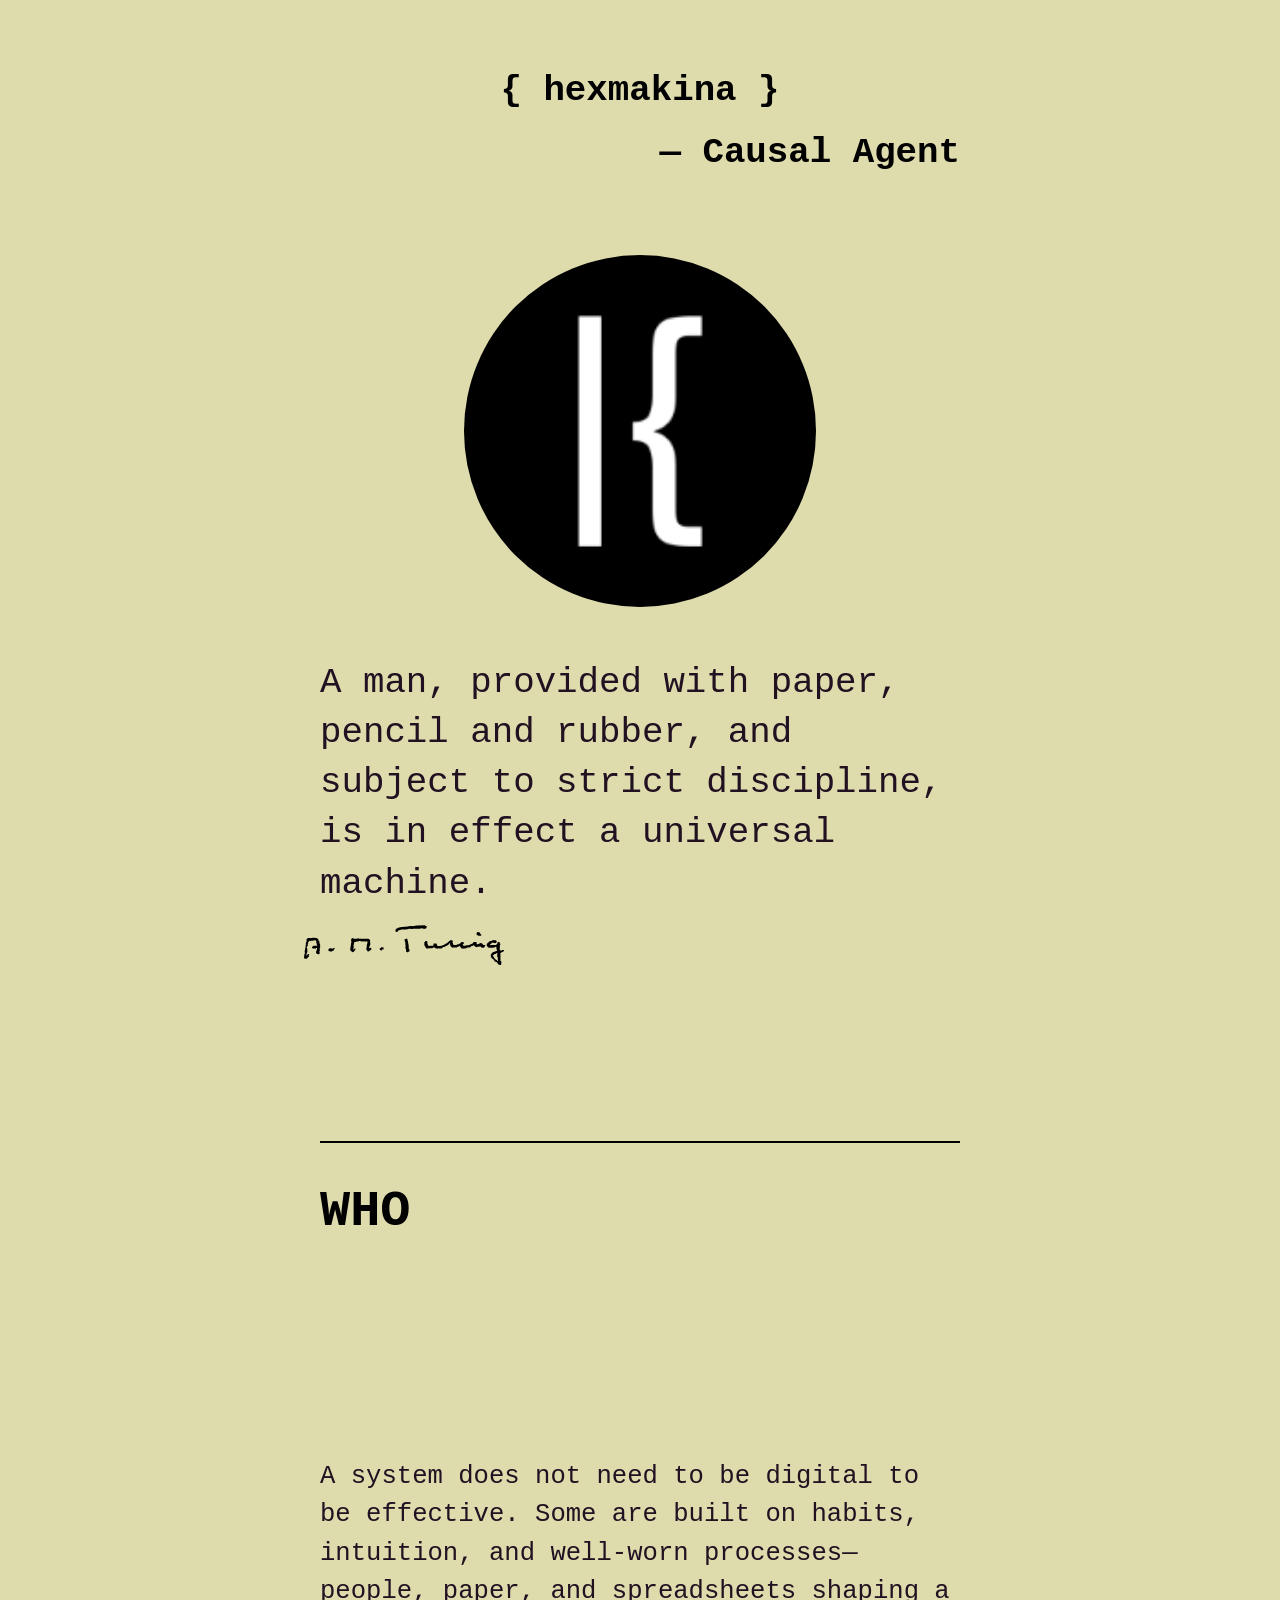
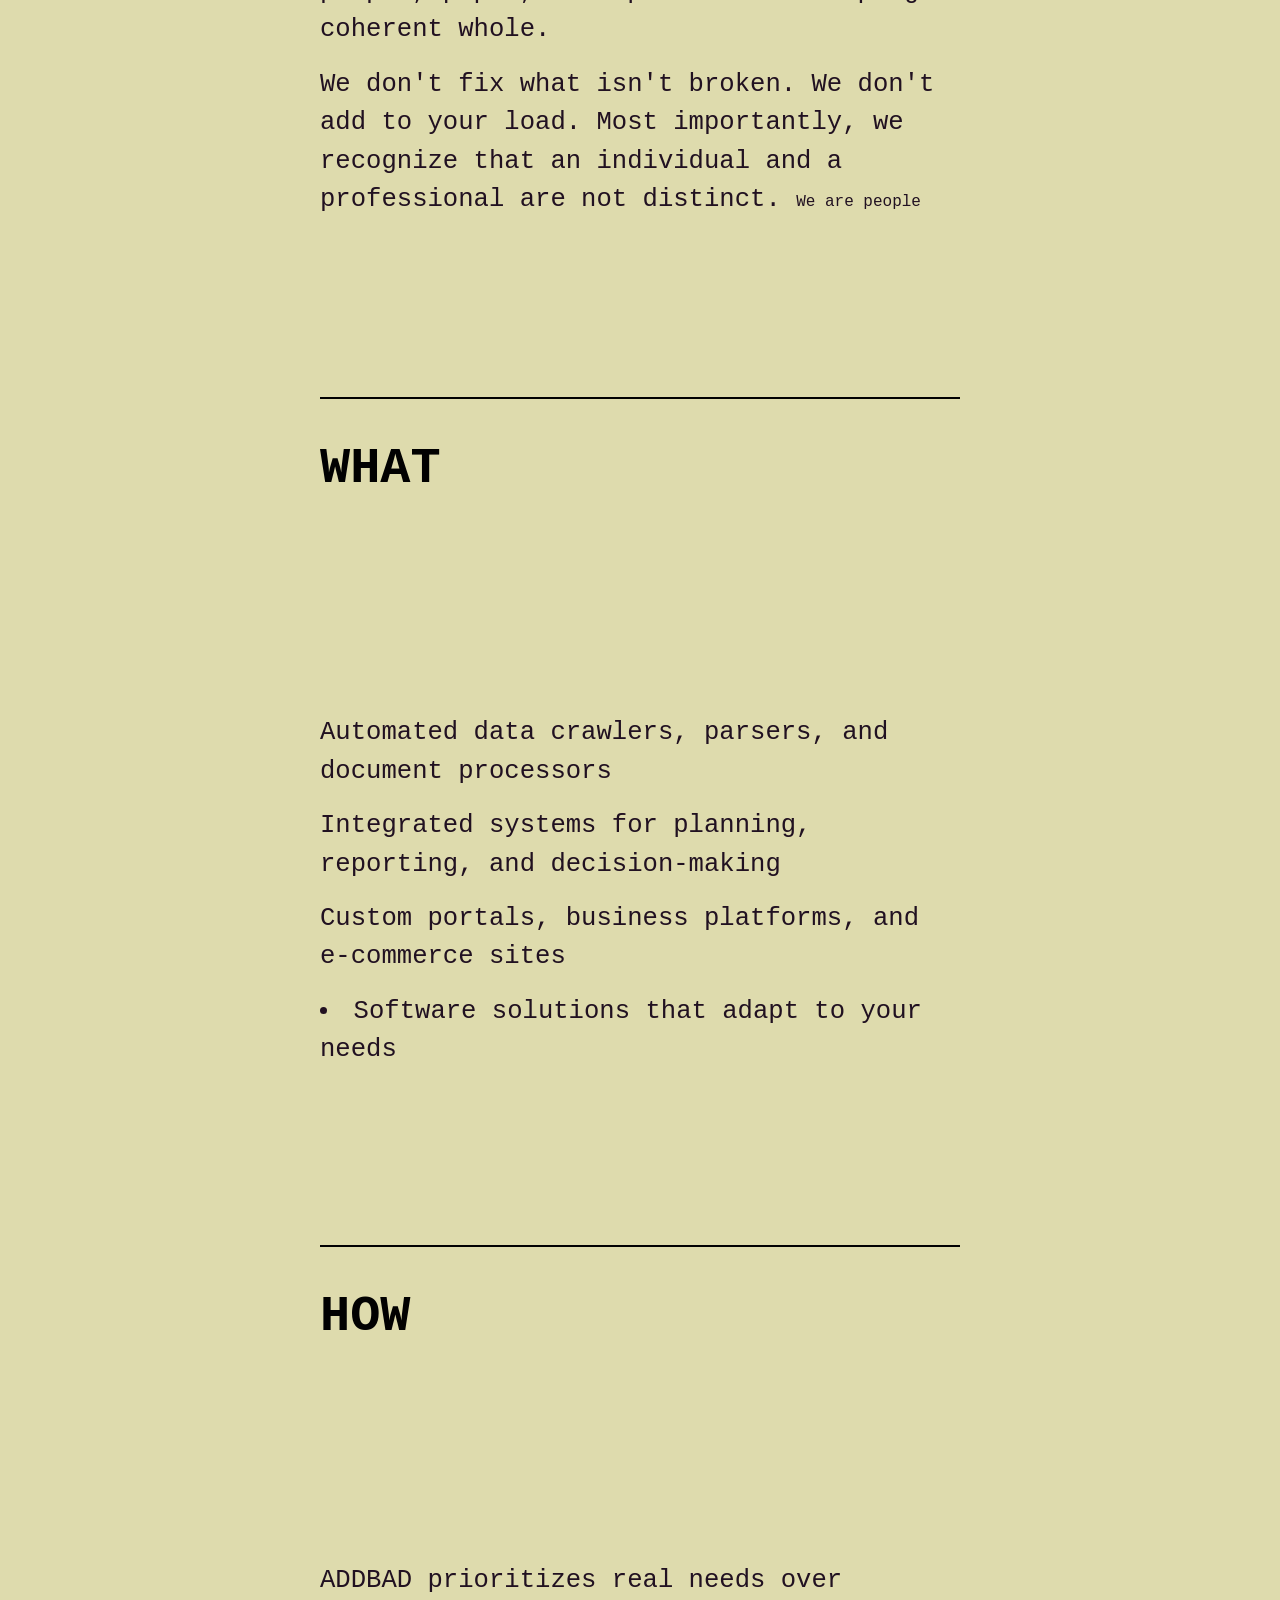
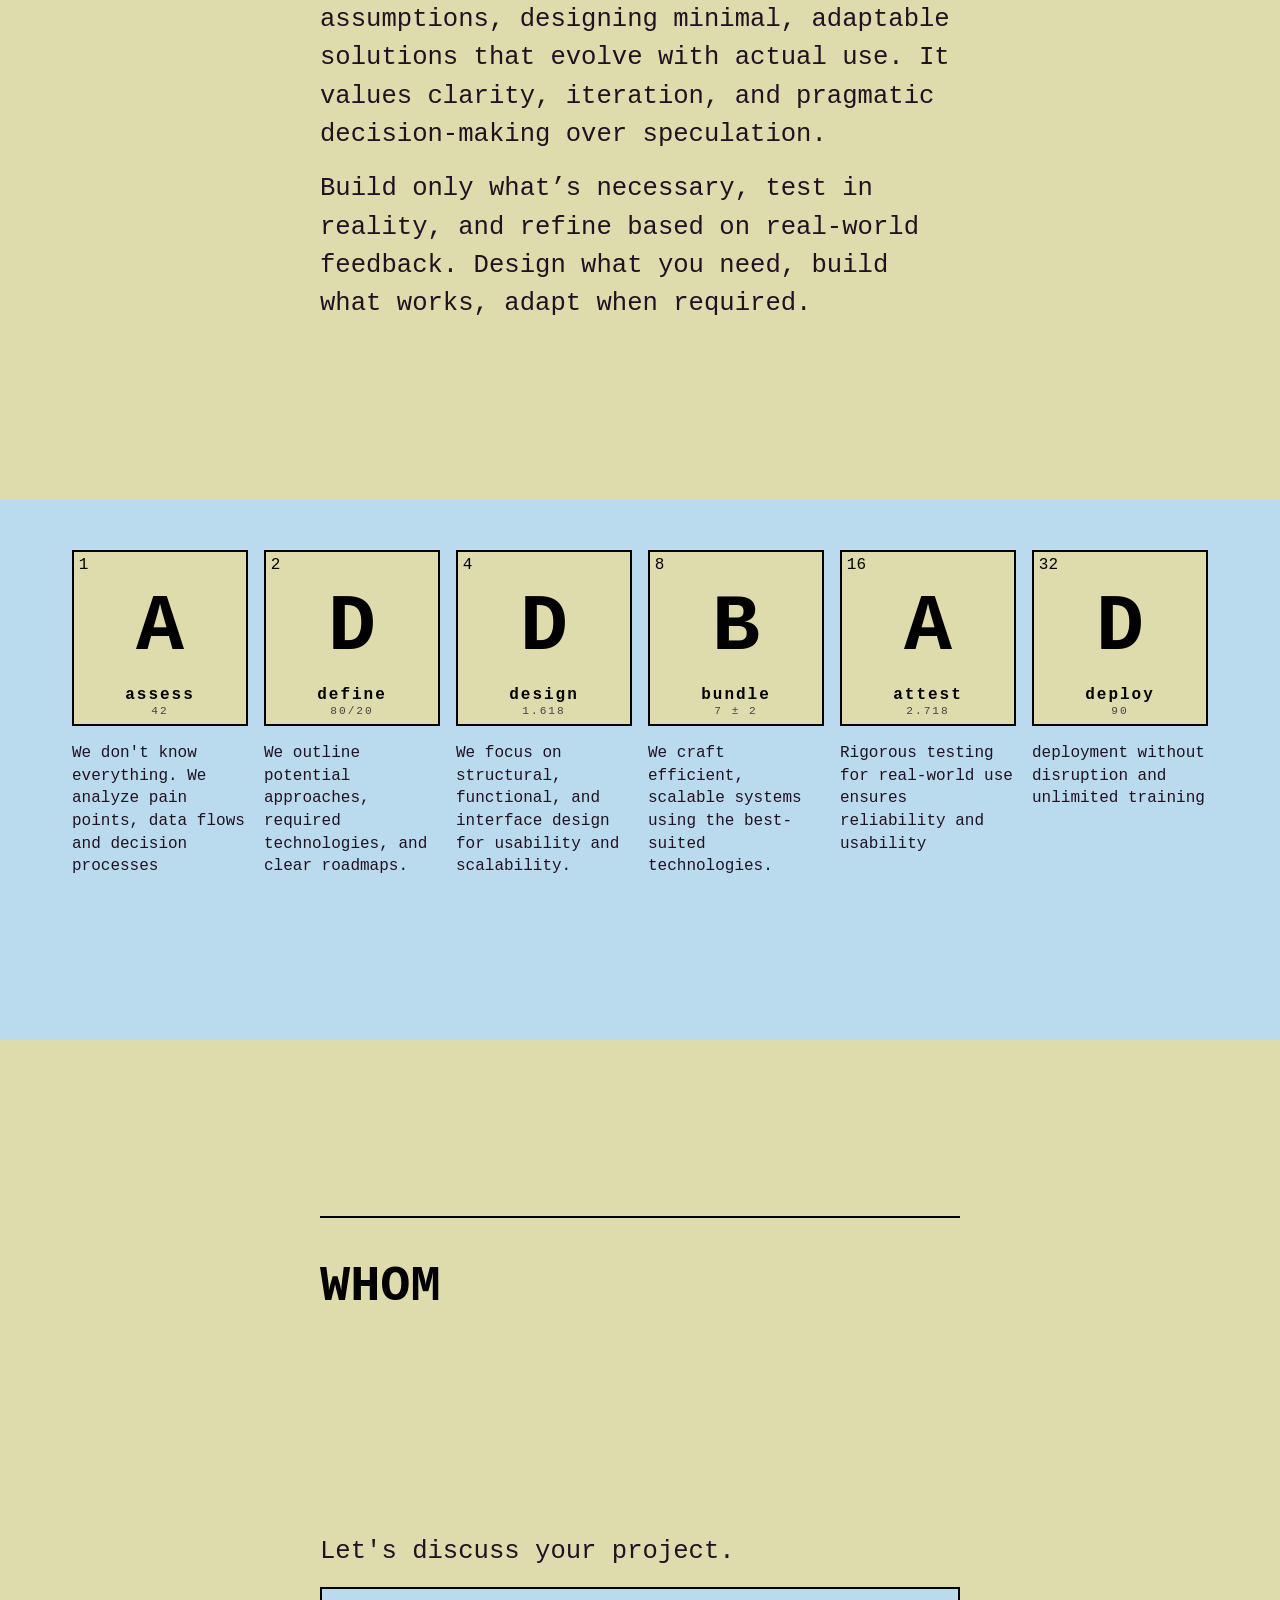
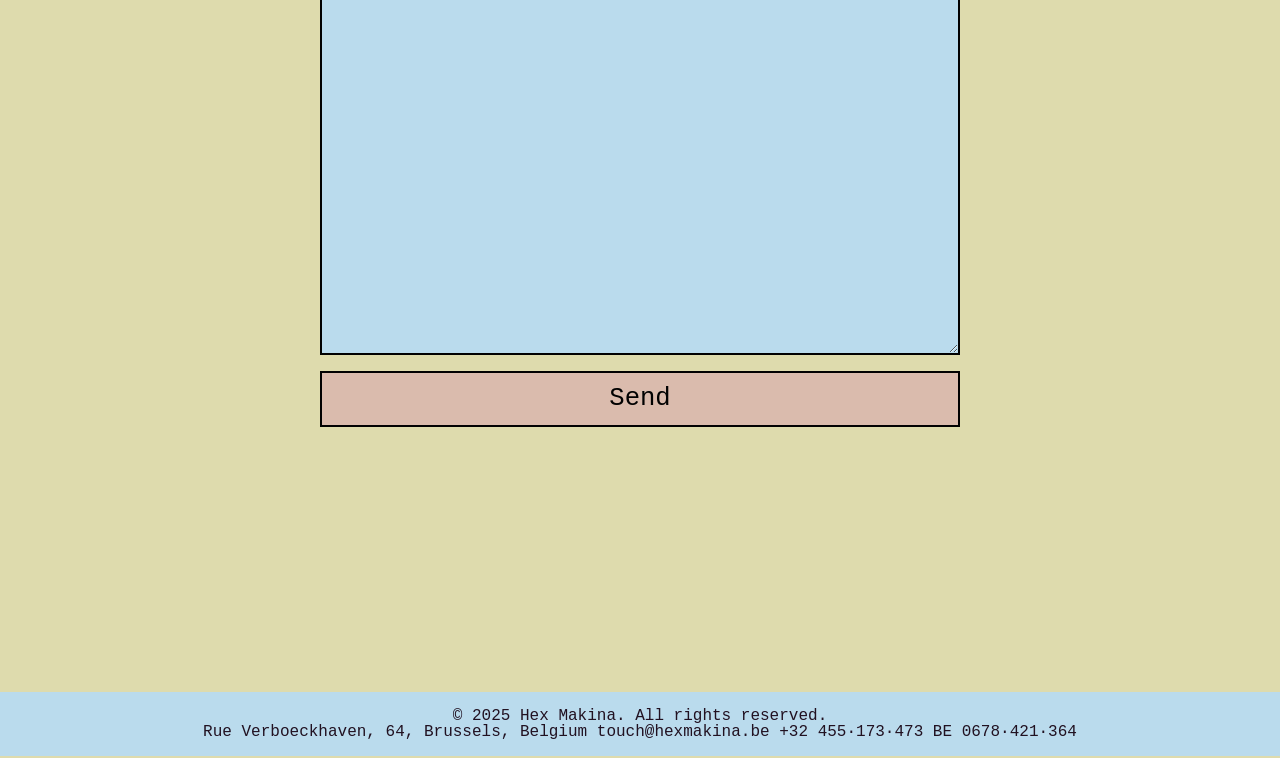
==== htdocs/index.html @ 3eeb9392 "responsive ox-font-size and line-height, added addbad intro" ====
<!DOCTYPE html>
<html lang="en" dir="ltr">

<head>
  <meta charset="UTF-8">
  <meta name="robots" content="index,nofollow">
  <meta name="viewport" content="width=device-width, initial-scale=1.0">
  <meta name="author" content="HexMakina">
  <meta name="description"
    content="Hex Makina – Making systems work better with precision, adaptability, and craftsmanship.">
  <meta name="keywords" content="Hex Makina, automation, system design, software development, AI, technology">
  <meta name="theme-color" content="#000000">

  <title>Hex Makina</title>
  <link rel="stylesheet" href="./_ui/hexmakina.css">
</head>

<body>
  <header>
    <h1>{ hexmakina }</h1>
    <h2>&mdash; Causal Agent</h2>
  </header>

  <main>
    <img src="android-chrome-192x192.png" srcset="android-chrome-192x192.png 1x, android-chrome-512x512.png 2x"
      alt="Hex Makina logo" class="logo">

    <blockquote class="intro" cite="https://en.wikipedia.org/wiki/Alan_Turing" title="Alan Turing" lang="en" dir="ltr">
      <p>A man, provided with paper, pencil and rubber, and subject to strict discipline, is in effect a universal
        machine.</p>
      <img src="_ui/Alan_Turing_signature.svg" alt="signature of Alan Mathison Turing" width="200" />
    </blockquote>

    <section>
      <h3>Who</h3>

      <p>A system does not need to be digital to be effective. Some are built on habits, intuition, and well-worn
        processes—people, paper, and spreadsheets shaping a coherent whole.</p>
      <p>We don't fix what isn't broken. We don't add to your load. Most importantly, we recognize that an
        individual and a professional are not distinct. <strong>We are people</strong></p>
    </section>

    <section>
      <h3>What</h3>
      <ul>
        <li>Automated data crawlers, parsers, and document processors</li>
        <li>Integrated systems for planning, reporting, and decision-making</li>
        <li>Custom portals, business platforms, and e-commerce sites</li>
      </ul>
      <li>Software solutions that adapt to your needs</li>
    </section>

    <section>
      <h3>How</h3>
      <p>ADDBAD prioritizes real needs over assumptions, designing minimal, adaptable solutions that evolve with actual
        use. It values clarity, iteration, and pragmatic decision-making over speculation.</p>
      <p>Build only what’s necessary, test in reality, and refine based on real-world feedback. Design what you need,
        build what works, adapt when required.</p>
    </section>

    <div>
      <article>
        <h4><span>1</span>
          <strong>A</strong>
          <em>assess<span>42</span></em>
        </h4>
        <p>We don't know everything. We analyze pain points, data flows and decision processes</p>
      </article>

      <article>
        <h4><span>2</span>
          <strong>D</strong>
          <em>define<span>80/20</span></em>
        </h4>
        <p>We outline potential approaches, required technologies, and clear roadmaps.</p>
      </article>

      <article>
        <h4><span>4</span>
          <strong>D</strong>
          <em>design<span>1.618</span></em>
        </h4>
        <p>We focus on structural, functional, and interface design for usability and scalability.</p>
      </article>

      <article>
        <h4><span>8</span>
          <strong>B</strong>
          <em>bundle<span>7 ± 2</span></em>
        </h4>
        <p>We craft efficient, scalable systems using the best-suited technologies.</p>
      </article>

      <article>
        <h4>
          <span>16</span>
          <strong>A</strong>
          <em>attest<span>2.718</span></em>
        </h4>
        <p>Rigorous testing for real-world use ensures reliability and usability</p>
      </article>

      <article>
        <h4><span>32</span><strong>D</strong><em>Deploy<span>90</span></em></h4>
        <p>deployment without disruption and unlimited training</p>
      </article>
    </div>

    <section id="contact">
      <h3>Whom</h3>
      <p>Let's discuss your project.</p>

      <form>
        <label for="message">Message:</label>
        <textarea id="message" name="message" required></textarea>
        <button type="submit">Send</button>
      </form>

    </section>
  </main>

  <footer>
    <span>&copy; 2025 Hex Makina. All rights reserved.</span>
    <address>
      <strong>Rue Verboeckhaven, 64, Brussels, Belgium</strong>
      <strong>touch@hexmakina.be</strong>
      <strong>+32 455&middot;173&middot;473</strong>
      <strong>BE 0678&middot;421&middot;364</strong>
    </address>
  </footer>
</body>

</html>
---- htdocs/_ui/hexmakina.css ----
@import url('ox_normal.css');

:root {
    /* Background Colors */
    --bg-primary: #BADBED;
    --bg-secondary: #DEDBAD;

    /* Text Colors */
    --fg-primary: #211121;
    --fg-secondary: #444444;
    --fg-emphasis: #111111;
    --fg-strong: #010101;
    --fg-muted: #101010;

    /* UI & Interactive Elements */
    --cta: #DABBAD;
    --warning: #BADDAD;
    --highlight: #BABE00;

    /* Spacing & Sizing */
    --size-xs: 0.3rem;
    --size-sm: 0.7rem;
    --size-md: 1rem;
    --size-lg: 1.414rem;
    --size-xl: 2.236rem;
    --size-xxl: 3.141rem;

    --ox-font-size: 1rem;
    --ox-line-height: calc(var(--ox-font-size)*1.5);

    --addbad-periodic: 11rem;
    --douglas-adams: 42rem;

    /* Transition Timing */
    --transition-fast: 0.2236s;
    --transition-default: 0.618s;
    --transition-slow: 1.732s;
}


body {
    font-family: monospace;
    color: var(--fg-primary);
    min-height: 100vh;
    background: var(--bg-secondary);
}

header,
footer {
    text-align: center;
    padding: var(--size-md);
    color: var(--fg-primary);
}

footer {
    background: var(--bg-primary);
}

header {
    text-align: center;
    font-size: var(--size-xl);
    font-weight: bold;
    width: 100%;
    max-width: var(--douglas-adams);
    margin: 0 auto;
}

h1,
h2,
h3 {
    color: var(--fg-strong);
    font-weight: bold;
    margin-bottom: var(--size-sm);
}


header h2 {
    text-align: right;
}


button {
    background: var(--cta);
    color: var(--fg-strong);
    padding: var(--size-sm) var(--size-md);
    border: 2px solid var(--fg-strong);
    transition: background-color var(--transition-default);
}

button:hover {
    background: var(--highlight);
}

a {
    font-weight: bold;
    text-decoration: none;
    color: var(--fg-strong);
    border-bottom: 2px solid var(--highlight);
    transition: color var(--transition-default);
}

a:hover {
    color: var(--highlight);
}

/* here starts the custom styles */

main>img {
    border-radius: 50%;
    width: 100%;
    max-width: var(--addbad-periodic);
}


h3,
section>p,
blockquote>p,
li,
form {
    font-size: var(--ox-font-size);
    line-height: var(--ox-line-height);
    max-width: var(--douglas-adams);
    margin: var(--size-md);
}

section{
    margin-top: var(--addbad-periodic);
    margin-bottom: var(--addbad-periodic);
}

section:not(:has(article)) {
    margin-left:auto;
    margin-right:auto;
    max-width: var(--douglas-adams);
}
section h3{
    margin-bottom: var(--addbad-periodic);

}

div:has(article) {
    padding: var(--size-xxl) var(--size-sm);
    background-color: var(--bg-primary);
    margin: 11rem 0;
    min-height:60vh;
}

article {
    margin-bottom: var(--size-md);
}

article h4 {
    margin-bottom:var(--size-md);
}

article h4 * {
    display: none;
}

article h4>strong,
article h4>em {
    display: block;
    font-weight: bold;
}

article p{
    font-size: var(--size-md);
    line-height: var(--size-lg);
}

section:has(form) {
    background-color: var(--bg-secondary);
    min-height: 100vh;
}

section h3 {
    border-top: 2px solid var(--fg-strong);
    font-size: var(--size-xxl);
    text-transform: uppercase;
    padding: var(--size-xxl) 0;
}

form {
    display: flex;
    flex-direction: column;
    gap: var(--size-md);
}

label {
    display: none;
}

textarea {
    background-color: var(--bg-primary);
    height: 23rem;
    border: 2px solid var(--fg-strong);
    padding: var(--size-xs);
}

@media screen and (min-width:11rem) {
    :root{
        --ox-font-size: 1.2rem;
        /* --ox-line-height: 1.4rem; */
    
    }
    body {
        display: flex;
        flex-direction: column;
        justify-content: space-between;
    }

    header>* {
        font-size: var(--size-lg);
        line-height: var(--size-xl);
    }



    main>img {
        width: 100%;
        margin: var(--size-xxl) auto;
        max-width: calc(1.5*var(--addbad-periodic));
    }



    div article h4 {
        background-color: var(--bg-secondary);
        height: var(--addbad-periodic);
        aspect-ratio: 1/1;

        border: 2px solid var(--fg-strong);

        display: flex;
        flex-direction: column;
        justify-content: space-between;

        padding: var(--size-xs);
        color: var(--fg-strong);
    }

    div article h4>*:first-child {
        display: block;
    }

    div article h4 strong {
        font-size: var(--size-md);
        margin-bottom: var(--size-xs);
        text-align: center;
        text-transform: uppercase;
        font-size: 5rem;
    }

    div article h4 em {
        text-align: center;
        text-transform: lowercase;
        letter-spacing: 2px;
        font-weight: 600;
    }

    div article h4 em>* {
        display: block;
        color: var(--fg-secondary);
        font-size: 0.7em;
    }
}

@media screen and (min-width: calc(2*11rem + 3*1rem)) {

    :root{
        --ox-font-size: 1.4rem;
    }
    
    div article {
        display: flex;
        gap: var(--size-md);
        flex-wrap: nowrap;
        align-items: center;
    }
}

@media screen and (min-width: calc(3*11rem + 4*1rem)) {
    :root{
        --ox-font-size: 1.6rem;
    }

    header{
        margin-top:var(--size-xl);
    }
    header>* {
        font-size: var(--size-xl);
        line-height: var(--size-xxl);
    }

    main>img {
        max-width: calc(2*var(--addbad-periodic));
    }

    main>blockquote {
        max-width: var(--douglas-adams);
        margin: 0 auto;
    }

    div:has(article) {
        display: grid;
        grid-template-columns: repeat(3, var(--addbad-periodic));
        gap: var(--size-md);
        justify-content: center;
    }


    div:has(article) h3 {
        grid-column: 1/-1;
        align-self: end;
        justify-self: center;
        font-size: var(--size-lg);
    }

    div article {
        display:initial;
    }

}

@media screen and (min-width:calc(6*11rem + 7*1rem)) {

    header{
        margin-top:var(--size-xxl);
    }
    /* keeps growing */
    blockquote p {
        font-size: var(--size-xl);
        line-height: var(--size-xxl);
    }
 
    div:has(article) {
        grid-template-columns: repeat(6, var(--addbad-periodic));
    }
}
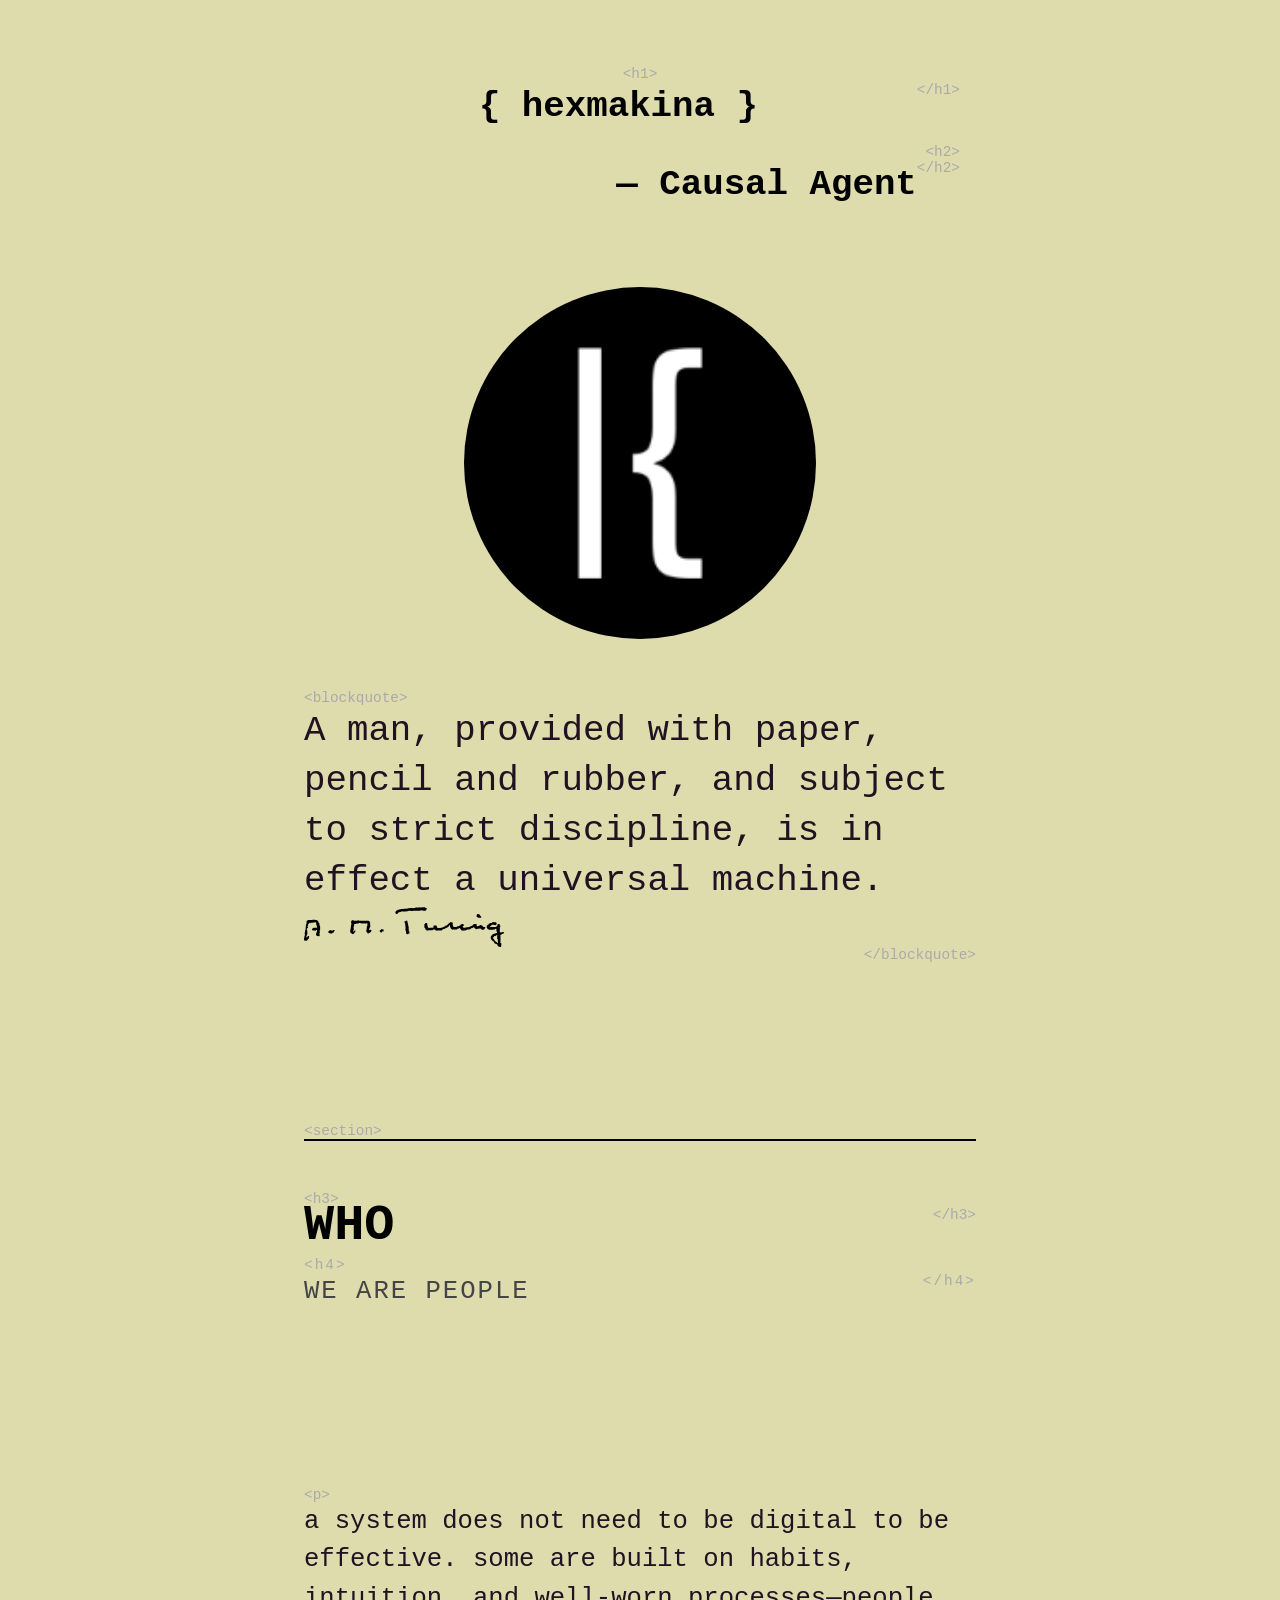
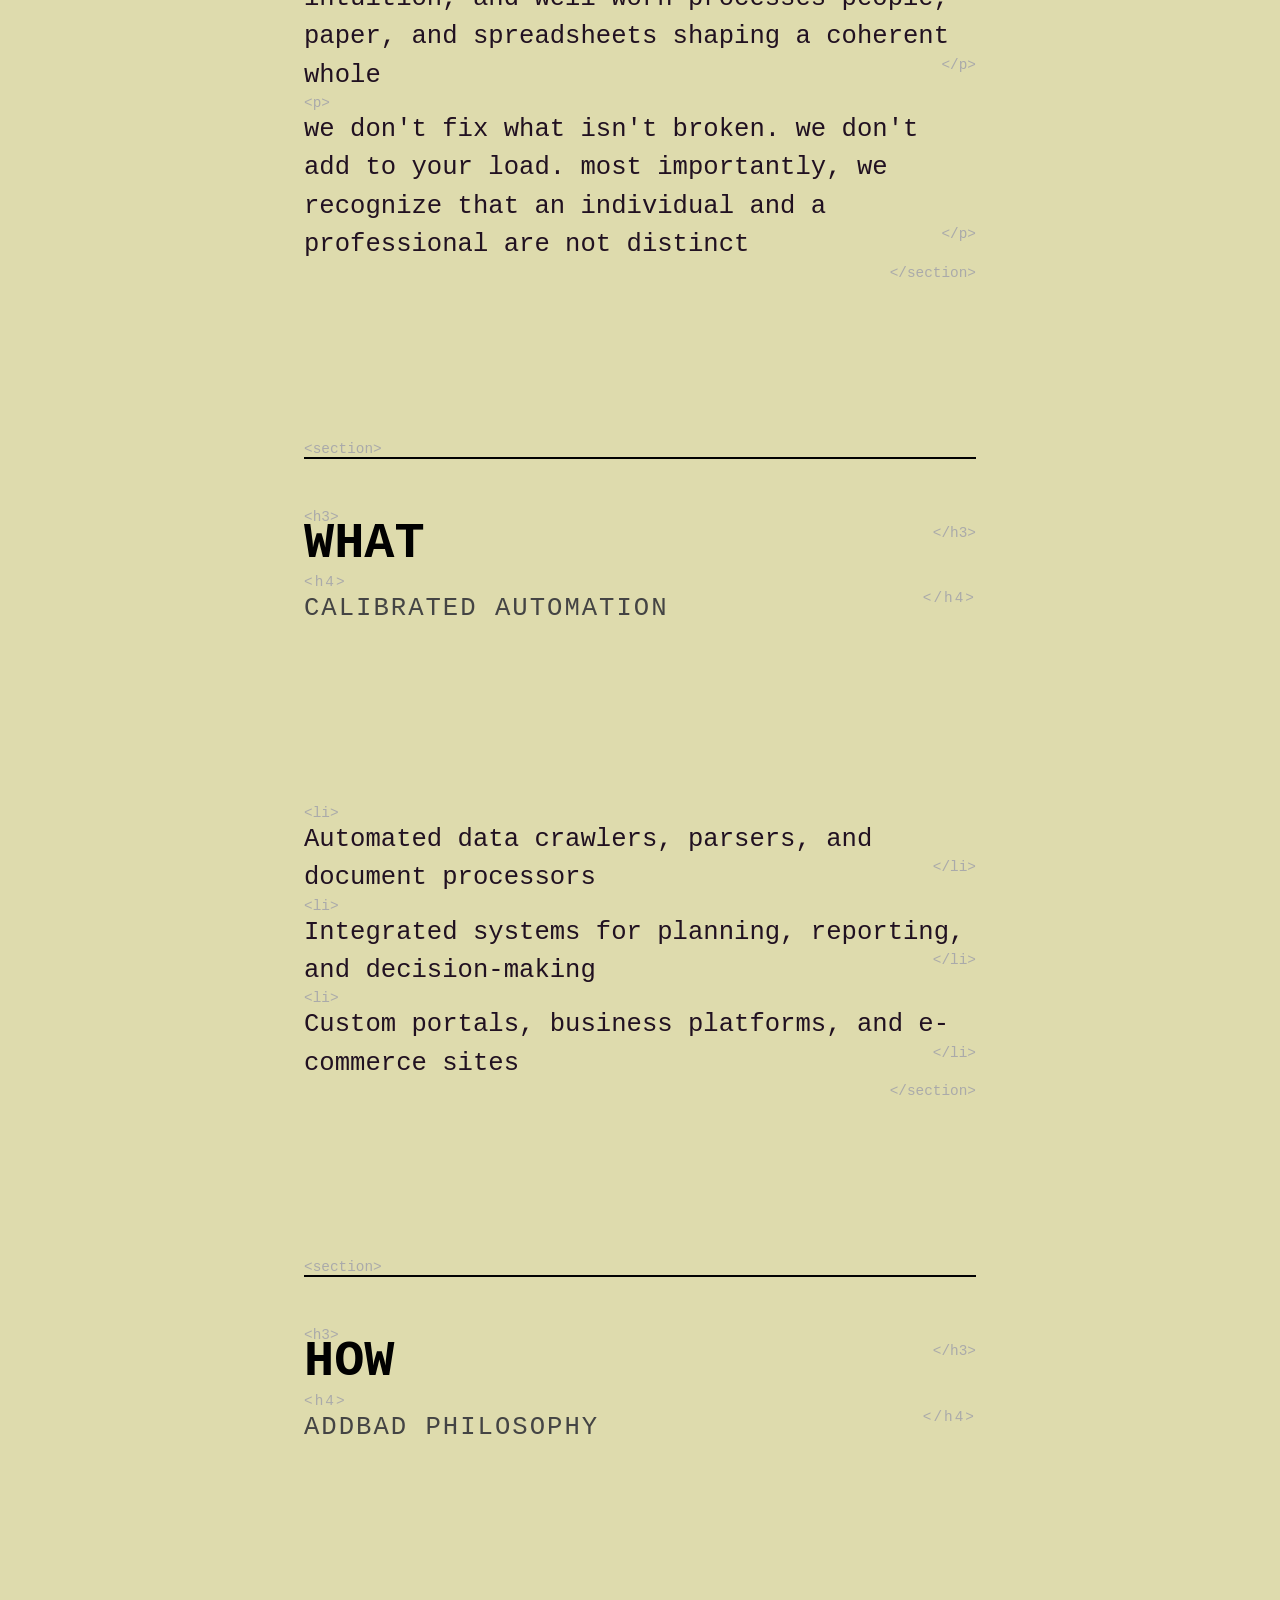
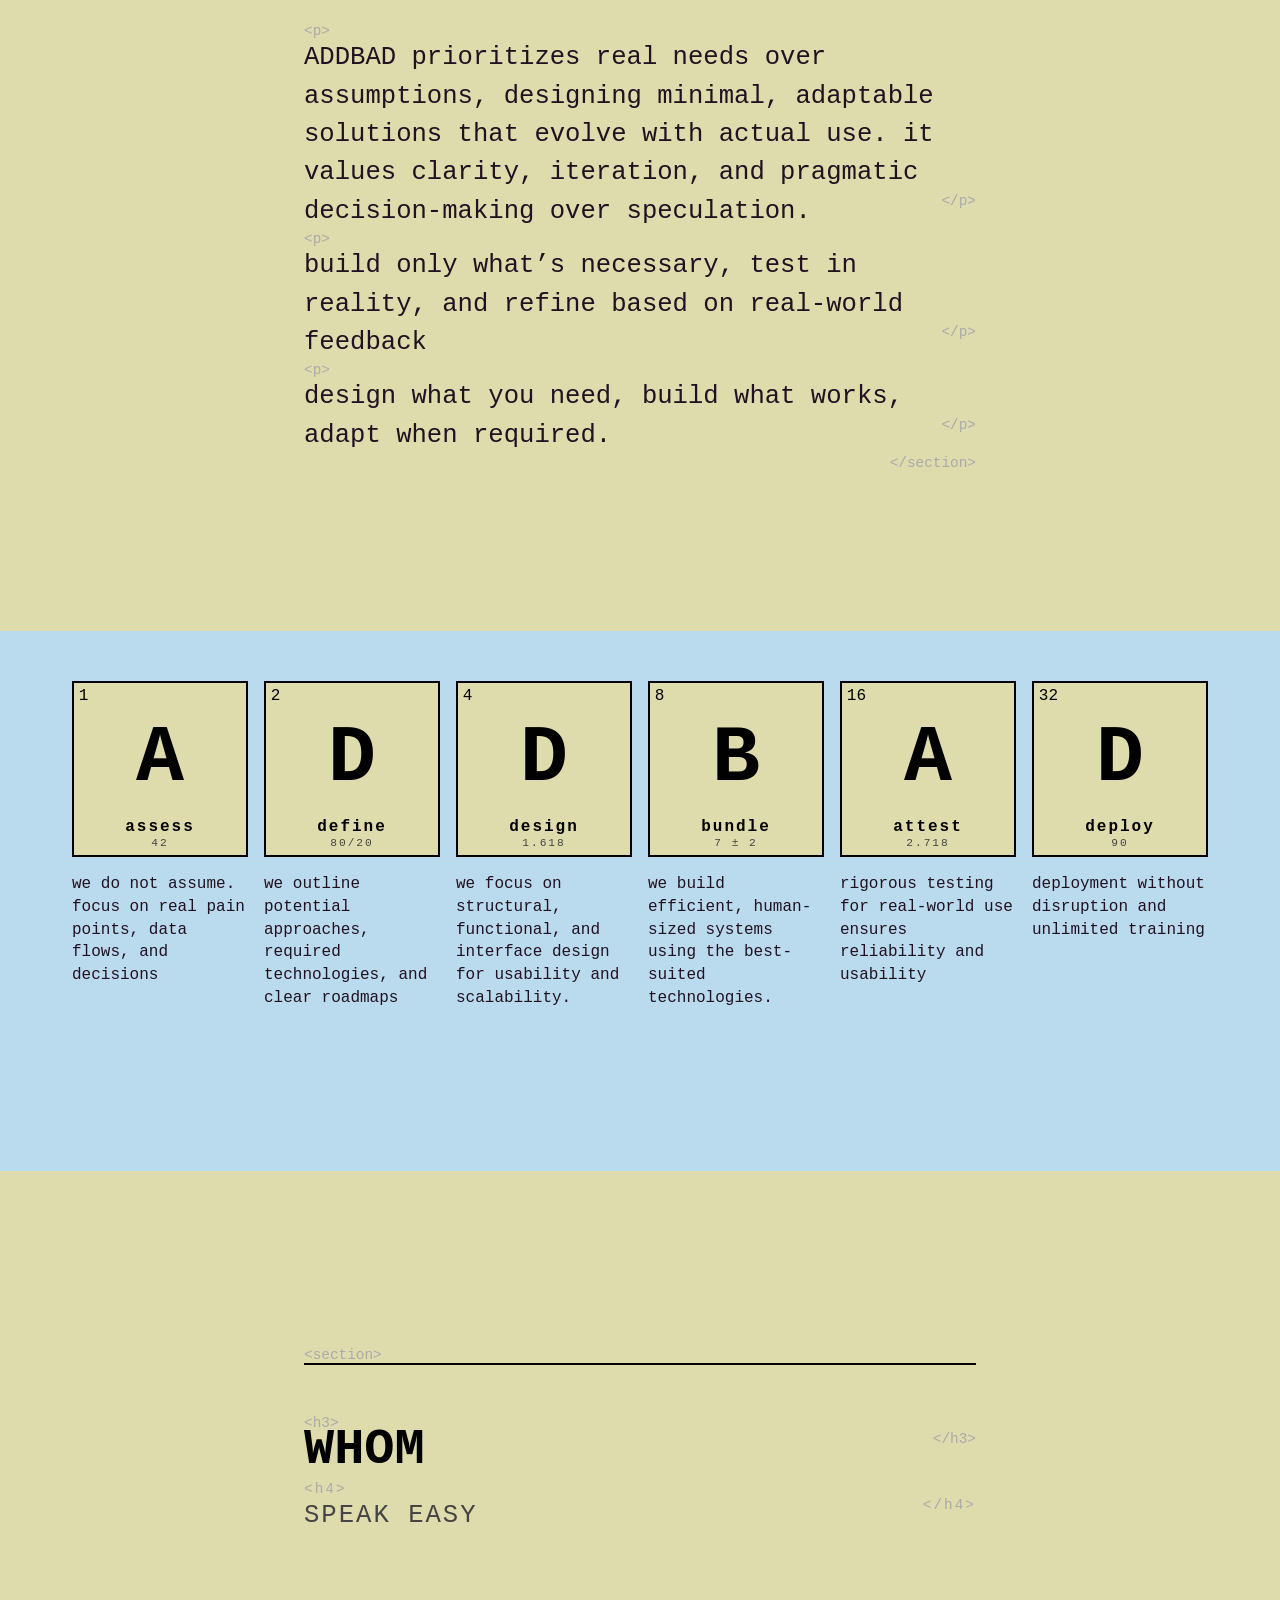
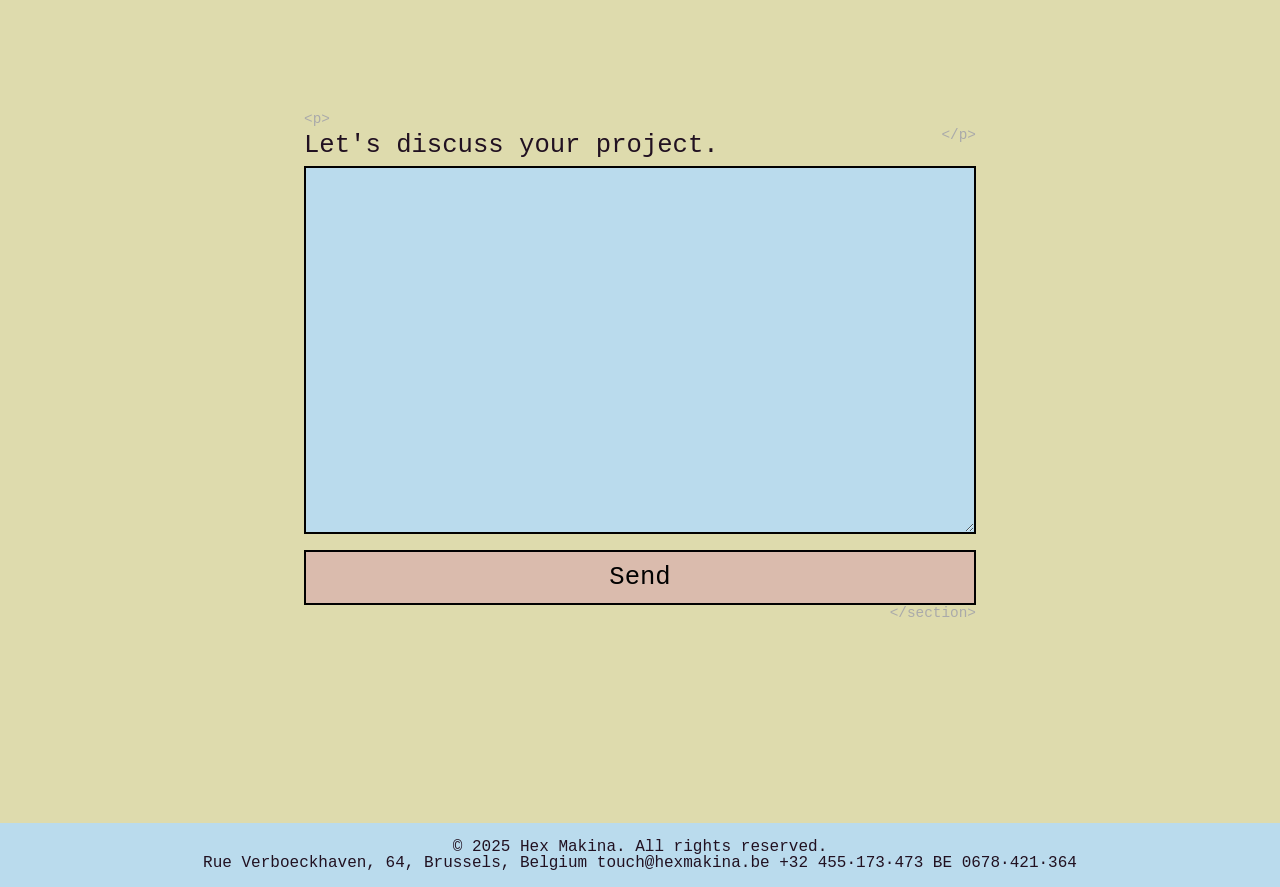
==== commit 9333525f: "add html_exposed.css import, enhance section structure with h4 tags, and improve text formatting for" ====
--- a/htdocs/index.html
+++ b/htdocs/index.html
@@ -33,28 +33,31 @@
 
     <section>
       <h3>Who</h3>
+      <h4>We are people</h4>
 
-      <p>A system does not need to be digital to be effective. Some are built on habits, intuition, and well-worn
-        processes—people, paper, and spreadsheets shaping a coherent whole.</p>
-      <p>We don't fix what isn't broken. We don't add to your load. Most importantly, we recognize that an
-        individual and a professional are not distinct. <strong>We are people</strong></p>
+      <p>a system does not need to be digital to be effective. some are built on habits, intuition, and well-worn
+        processes—people, paper, and spreadsheets shaping a coherent whole</p>
+      <p>we don't fix what isn't broken. we don't add to your load. most importantly, we recognize that an
+        individual and a professional are not distinct</p>
     </section>
 
     <section>
       <h3>What</h3>
+      <h4>Calibrated automation</h4>
       <ul>
         <li>Automated data crawlers, parsers, and document processors</li>
         <li>Integrated systems for planning, reporting, and decision-making</li>
         <li>Custom portals, business platforms, and e-commerce sites</li>
       </ul>
-      <li>Software solutions that adapt to your needs</li>
     </section>
 
     <section>
       <h3>How</h3>
+      <h4>ADDBAD philosophy</h4>
       <p>ADDBAD prioritizes real needs over assumptions, designing minimal, adaptable solutions that evolve with actual
-        use. It values clarity, iteration, and pragmatic decision-making over speculation.</p>
-      <p>Build only what’s necessary, test in reality, and refine based on real-world feedback. Design what you need,
+        use. it values clarity, iteration, and pragmatic decision-making over speculation.</p>
+      <p>build only what’s necessary, test in reality, and refine based on real-world feedback</p>
+      <p>design what you need,
         build what works, adapt when required.</p>
     </section>
 
@@ -64,7 +67,7 @@
           <strong>A</strong>
           <em>assess<span>42</span></em>
         </h4>
-        <p>We don't know everything. We analyze pain points, data flows and decision processes</p>
+        <p>we do not assume. focus on real pain points, data flows, and decisions</p>
       </article>
 
       <article>
@@ -72,7 +75,7 @@
           <strong>D</strong>
           <em>define<span>80/20</span></em>
         </h4>
-        <p>We outline potential approaches, required technologies, and clear roadmaps.</p>
+        <p>we outline potential approaches, required technologies, and clear roadmaps</p>
       </article>
 
       <article>
@@ -80,7 +83,7 @@
           <strong>D</strong>
           <em>design<span>1.618</span></em>
         </h4>
-        <p>We focus on structural, functional, and interface design for usability and scalability.</p>
+        <p>we focus on structural, functional, and interface design for usability and scalability.</p>
       </article>
 
       <article>
@@ -88,7 +91,7 @@
           <strong>B</strong>
           <em>bundle<span>7 ± 2</span></em>
         </h4>
-        <p>We craft efficient, scalable systems using the best-suited technologies.</p>
+        <p>we build efficient, human-sized systems using the best-suited technologies.</p>
       </article>
 
       <article>
@@ -97,7 +100,7 @@
           <strong>A</strong>
           <em>attest<span>2.718</span></em>
         </h4>
-        <p>Rigorous testing for real-world use ensures reliability and usability</p>
+        <p>rigorous testing for real-world use ensures reliability and usability</p>
       </article>
 
       <article>
@@ -108,6 +111,8 @@
 
     <section id="contact">
       <h3>Whom</h3>
+      <h4>speak easy</h4>
+
       <p>Let's discuss your project.</p>
 
       <form>
--- a/htdocs/_ui/hexmakina.css
+++ b/htdocs/_ui/hexmakina.css
@@ -1,4 +1,5 @@
 @import url('ox_normal.css');
+@import url('html_exposed.css');
 
 :root {
     /* Background Colors */
@@ -111,46 +112,42 @@
     max-width: var(--addbad-periodic);
 }
 
-
-h3,
+section{
+    max-width: var(--douglas-adams);
+    margin: var(--size-md) var(--size-sm);
+}
+
+section>h3,
+section>h4,
 section>p,
 blockquote>p,
 li,
 form {
     font-size: var(--ox-font-size);
     line-height: var(--ox-line-height);
-    max-width: var(--douglas-adams);
-    margin: var(--size-md);
-}
-
-section{
+
+}
+
+section {
     margin-top: var(--addbad-periodic);
     margin-bottom: var(--addbad-periodic);
 }
 
 section:not(:has(article)) {
-    margin-left:auto;
-    margin-right:auto;
+    margin-left: auto;
+    margin-right: auto;
     max-width: var(--douglas-adams);
 }
-section h3{
-    margin-bottom: var(--addbad-periodic);
-
-}
 
 div:has(article) {
-    padding: var(--size-xxl) var(--size-sm);
+    padding: var(--size-xxl) var(--size-xs);
     background-color: var(--bg-primary);
     margin: 11rem 0;
-    min-height:60vh;
-}
-
-article {
+    min-height: 60vh;
+}
+
+article h4 {
     margin-bottom: var(--size-md);
-}
-
-article h4 {
-    margin-bottom:var(--size-md);
 }
 
 article h4 * {
@@ -163,7 +160,7 @@
     font-weight: bold;
 }
 
-article p{
+article p {
     font-size: var(--size-md);
     line-height: var(--size-lg);
 }
@@ -173,11 +170,19 @@
     min-height: 100vh;
 }
 
-section h3 {
+section>h3 {
     border-top: 2px solid var(--fg-strong);
     font-size: var(--size-xxl);
     text-transform: uppercase;
-    padding: var(--size-xxl) 0;
+    padding-top: var(--size-xxl);
+}
+
+section>h3+h4 {
+    text-transform: uppercase;
+    color: var(--fg-secondary);
+    margin-bottom: var(--addbad-periodic);
+    font-weight: 400;
+    letter-spacing: 2px;
 }
 
 form {
@@ -198,11 +203,12 @@
 }
 
 @media screen and (min-width:11rem) {
-    :root{
+    :root {
         --ox-font-size: 1.2rem;
         /* --ox-line-height: 1.4rem; */
-    
-    }
+
+    }
+
     body {
         display: flex;
         flex-direction: column;
@@ -265,12 +271,12 @@
     }
 }
 
-@media screen and (min-width: calc(2*11rem + 3*1rem)) {
-
-    :root{
+@media screen and (min-width: calc(2*11rem + 3*1rem)) and (max-width: calc(3*11rem + 4*1rem)) {
+
+    :root {
         --ox-font-size: 1.4rem;
     }
-    
+
     div article {
         display: flex;
         gap: var(--size-md);
@@ -280,13 +286,14 @@
 }
 
 @media screen and (min-width: calc(3*11rem + 4*1rem)) {
-    :root{
+    :root {
         --ox-font-size: 1.6rem;
     }
 
-    header{
-        margin-top:var(--size-xl);
-    }
+    header {
+        margin-top: var(--size-xl);
+    }
+
     header>* {
         font-size: var(--size-xl);
         line-height: var(--size-xxl);
@@ -316,23 +323,21 @@
         font-size: var(--size-lg);
     }
 
-    div article {
-        display:initial;
-    }
 
 }
 
 @media screen and (min-width:calc(6*11rem + 7*1rem)) {
 
-    header{
-        margin-top:var(--size-xxl);
-    }
+    header {
+        margin-top: var(--size-xxl);
+    }
+
     /* keeps growing */
     blockquote p {
         font-size: var(--size-xl);
         line-height: var(--size-xxl);
     }
- 
+
     div:has(article) {
         grid-template-columns: repeat(6, var(--addbad-periodic));
     }
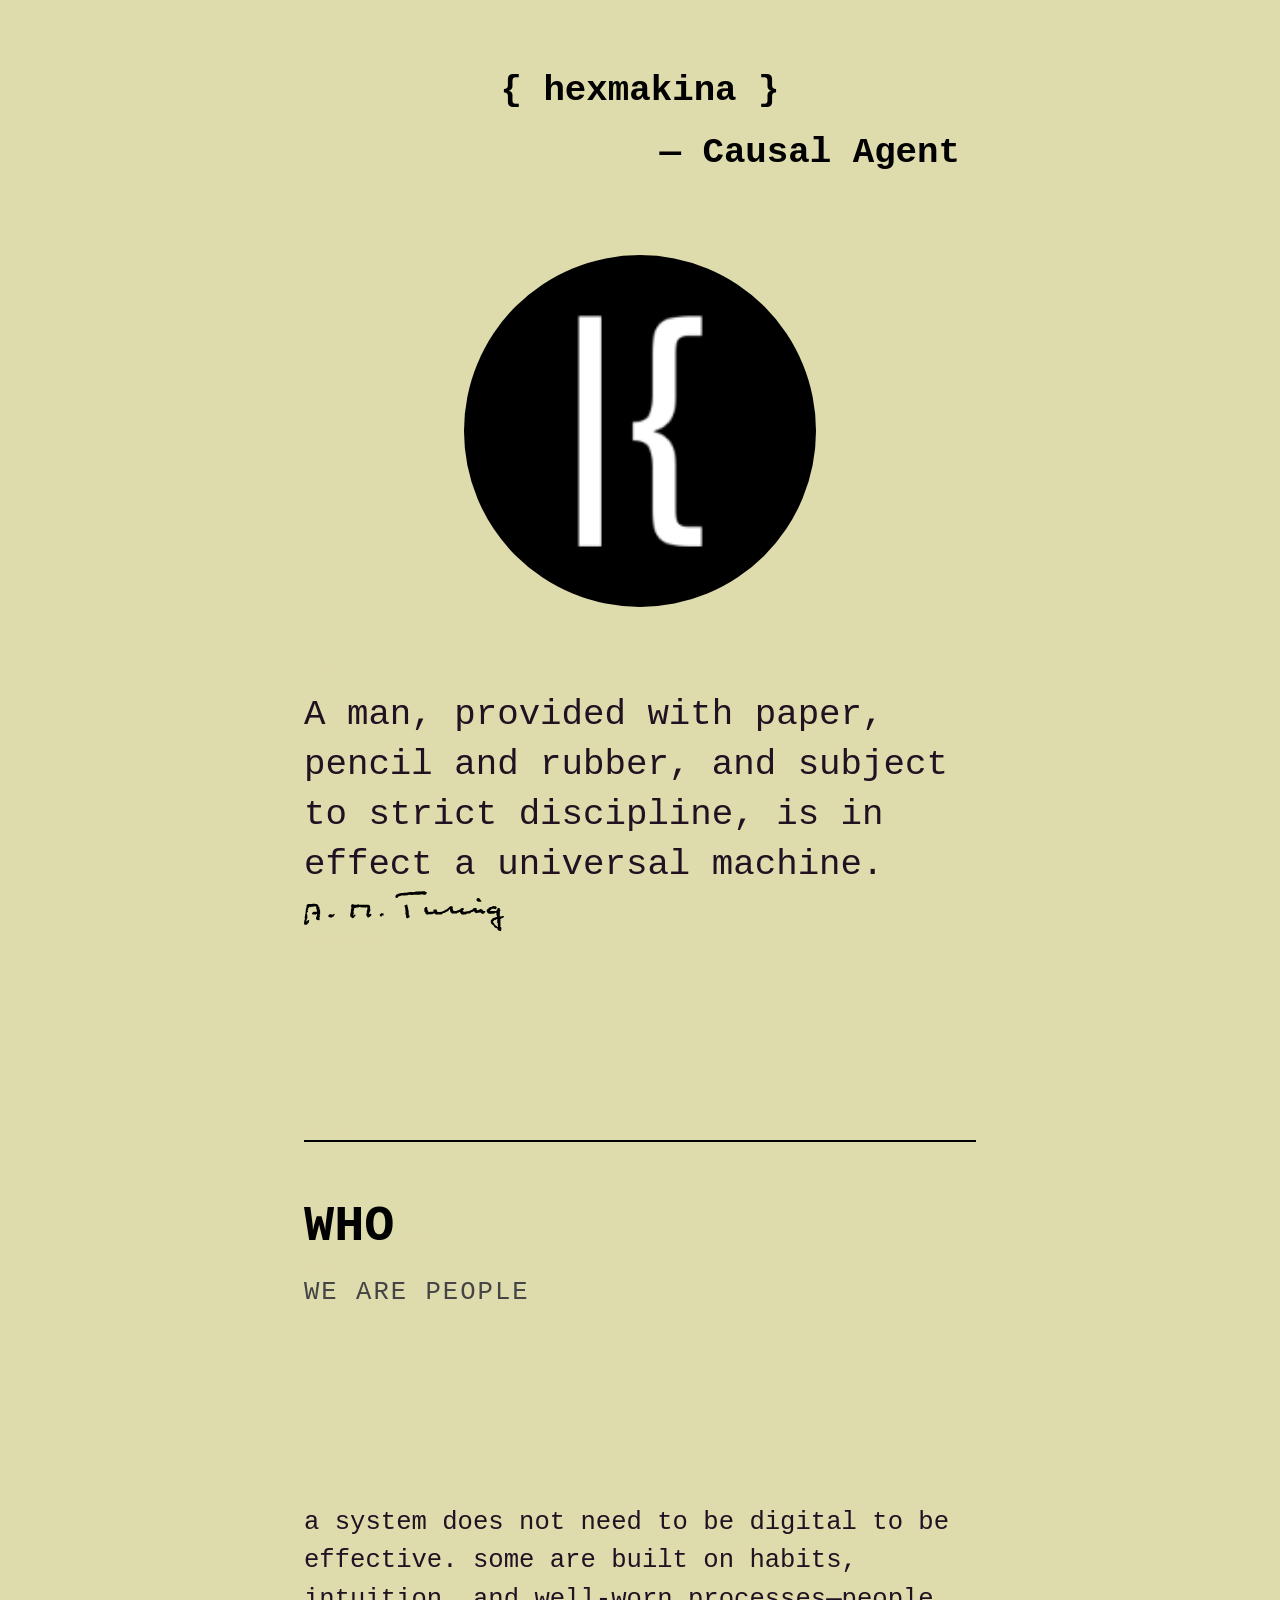
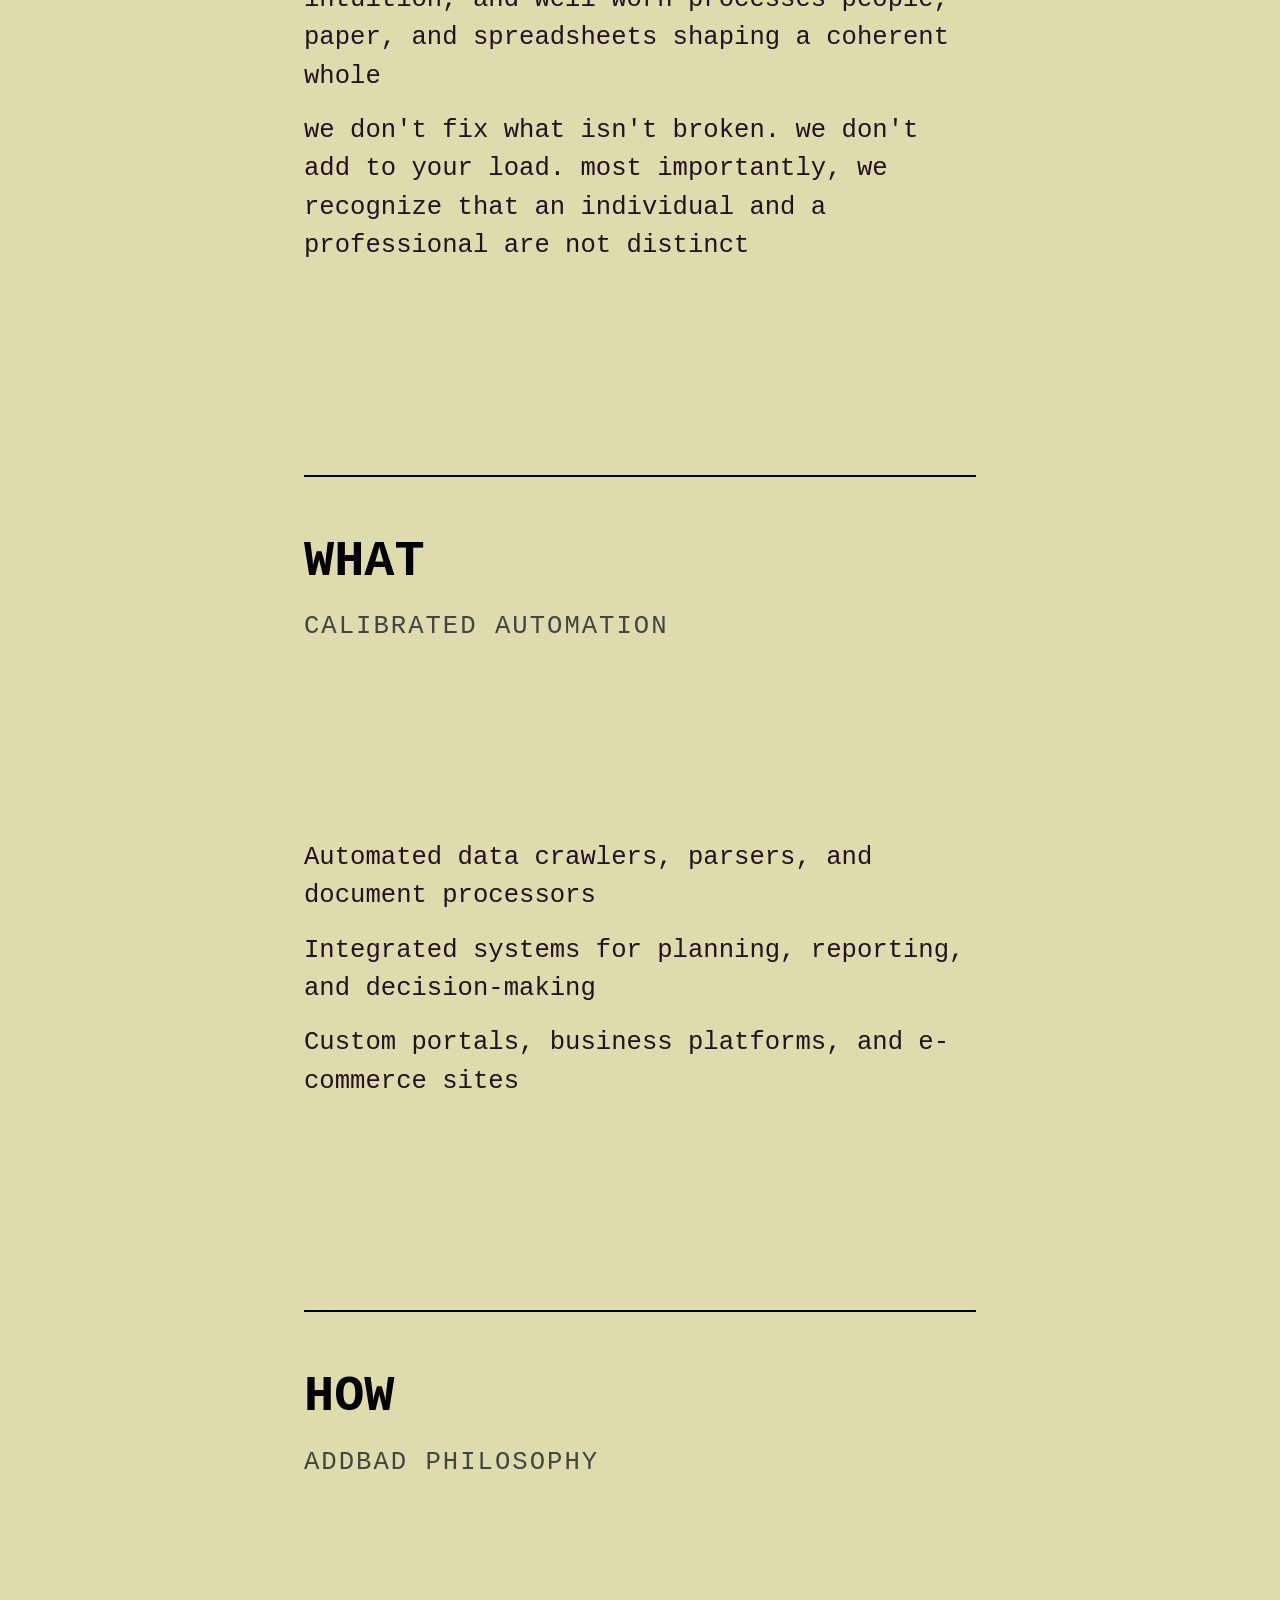
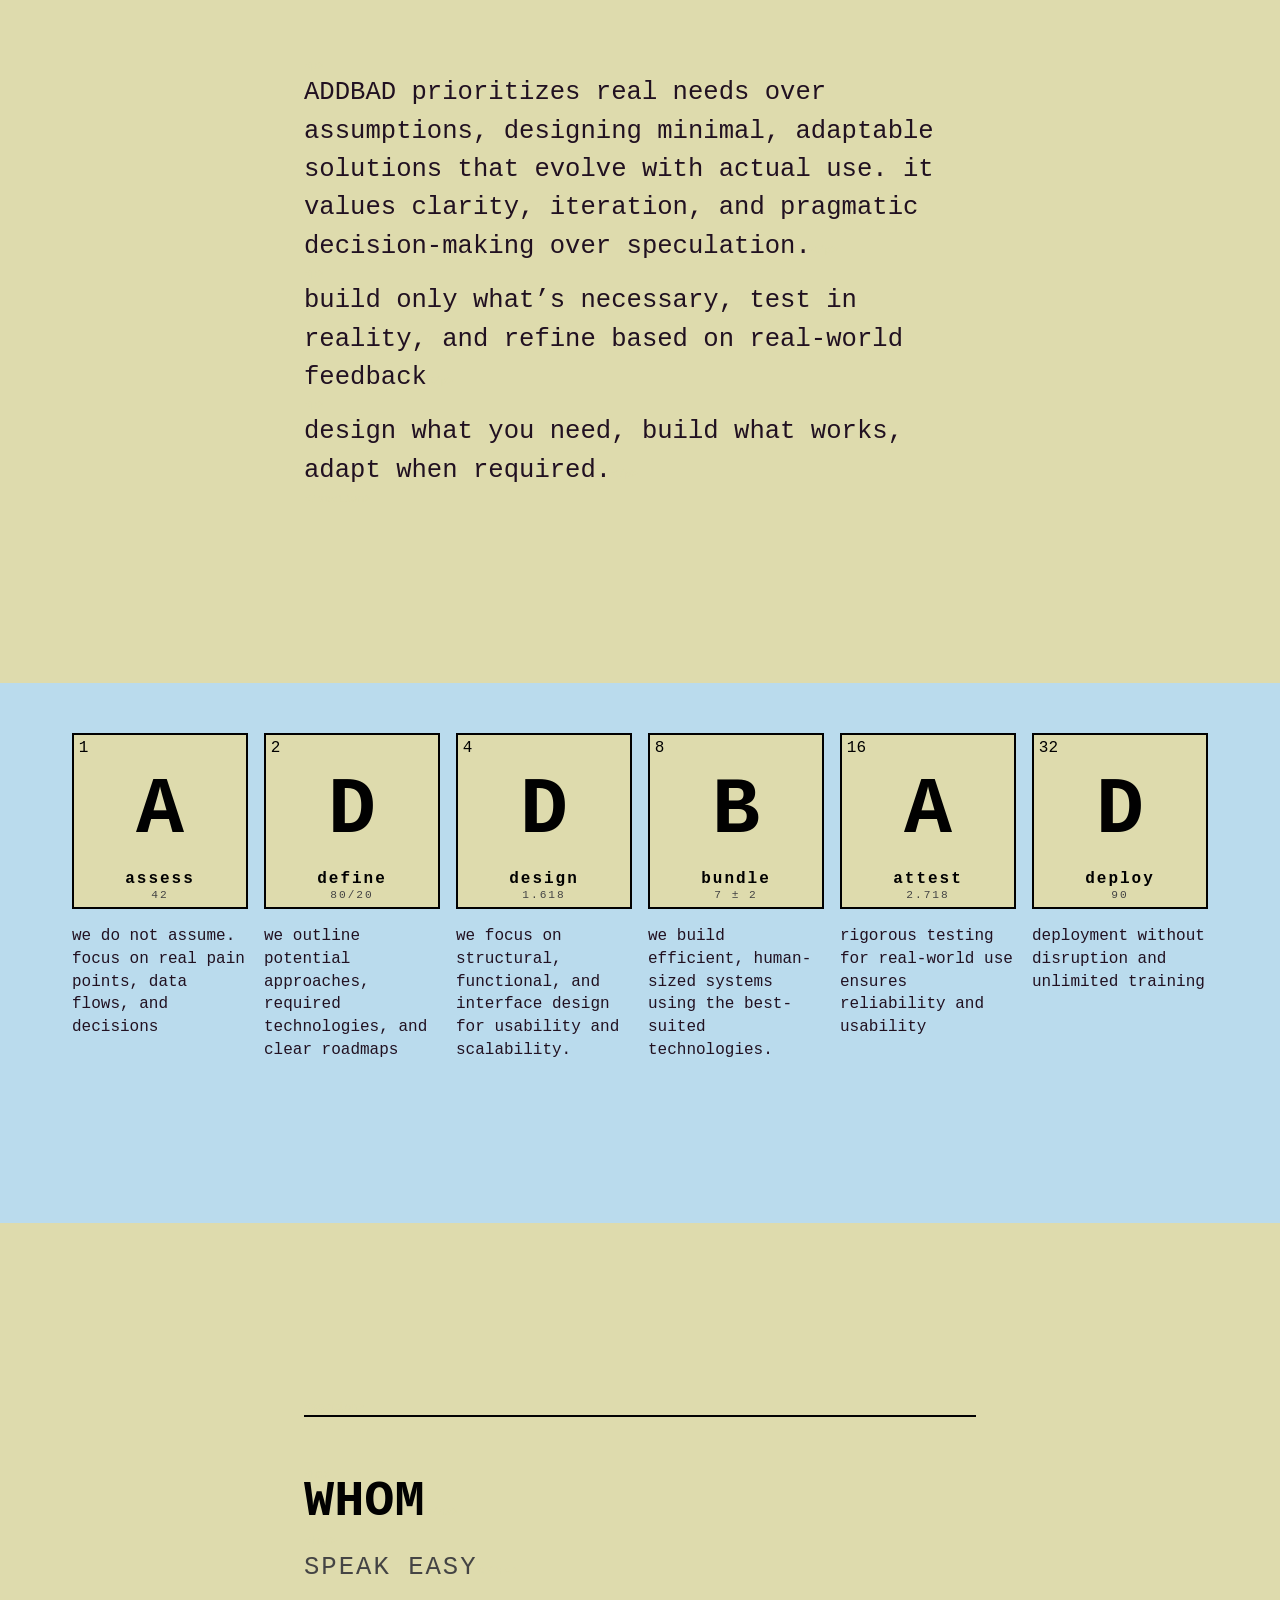
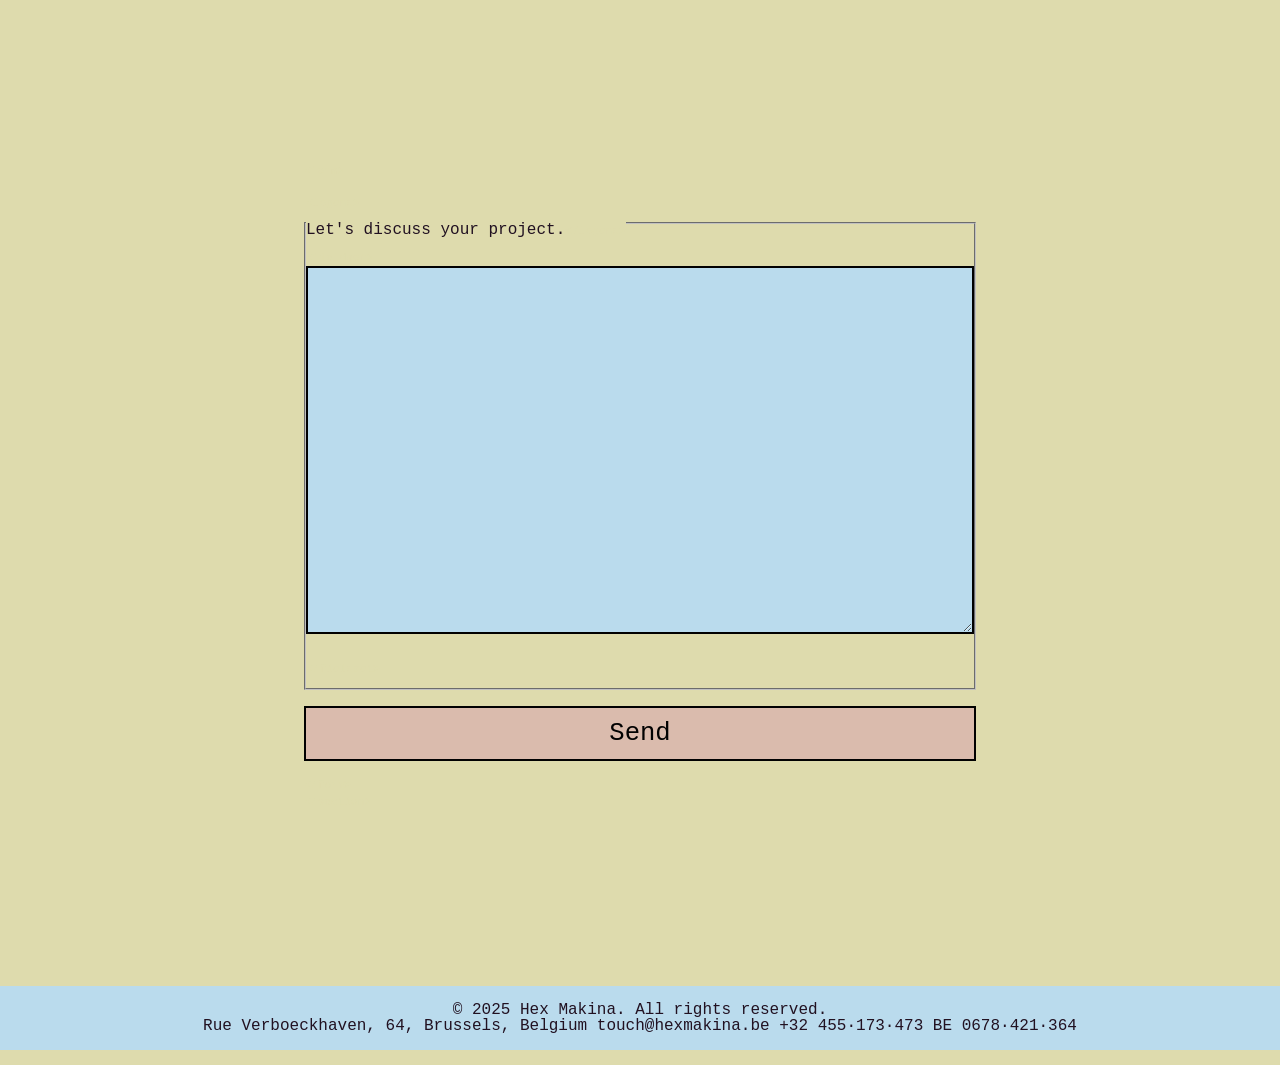
==== commit 28cdcbf7: "enhance semantic structure with data attributes, add fieldset and legend for form, and improve pseud" ====
--- a/htdocs/index.html
+++ b/htdocs/index.html
@@ -61,7 +61,7 @@
         build what works, adapt when required.</p>
     </section>
 
-    <div>
+    <div data-not-exposed>
       <article>
         <h4><span>1</span>
           <strong>A</strong>
@@ -113,12 +113,14 @@
       <h3>Whom</h3>
       <h4>speak easy</h4>
 
-      <p>Let's discuss your project.</p>
+      <form>
+        <fieldset>
+          <legend>Let's discuss your project.</legend>
+          <label for="message">Message:</label>
+          <textarea id="message" name="message" required></textarea>
+        </fieldset>
+        <button type="submit">Send</button>
 
-      <form>
-        <label for="message">Message:</label>
-        <textarea id="message" name="message" required></textarea>
-        <button type="submit">Send</button>
       </form>
 
     </section>
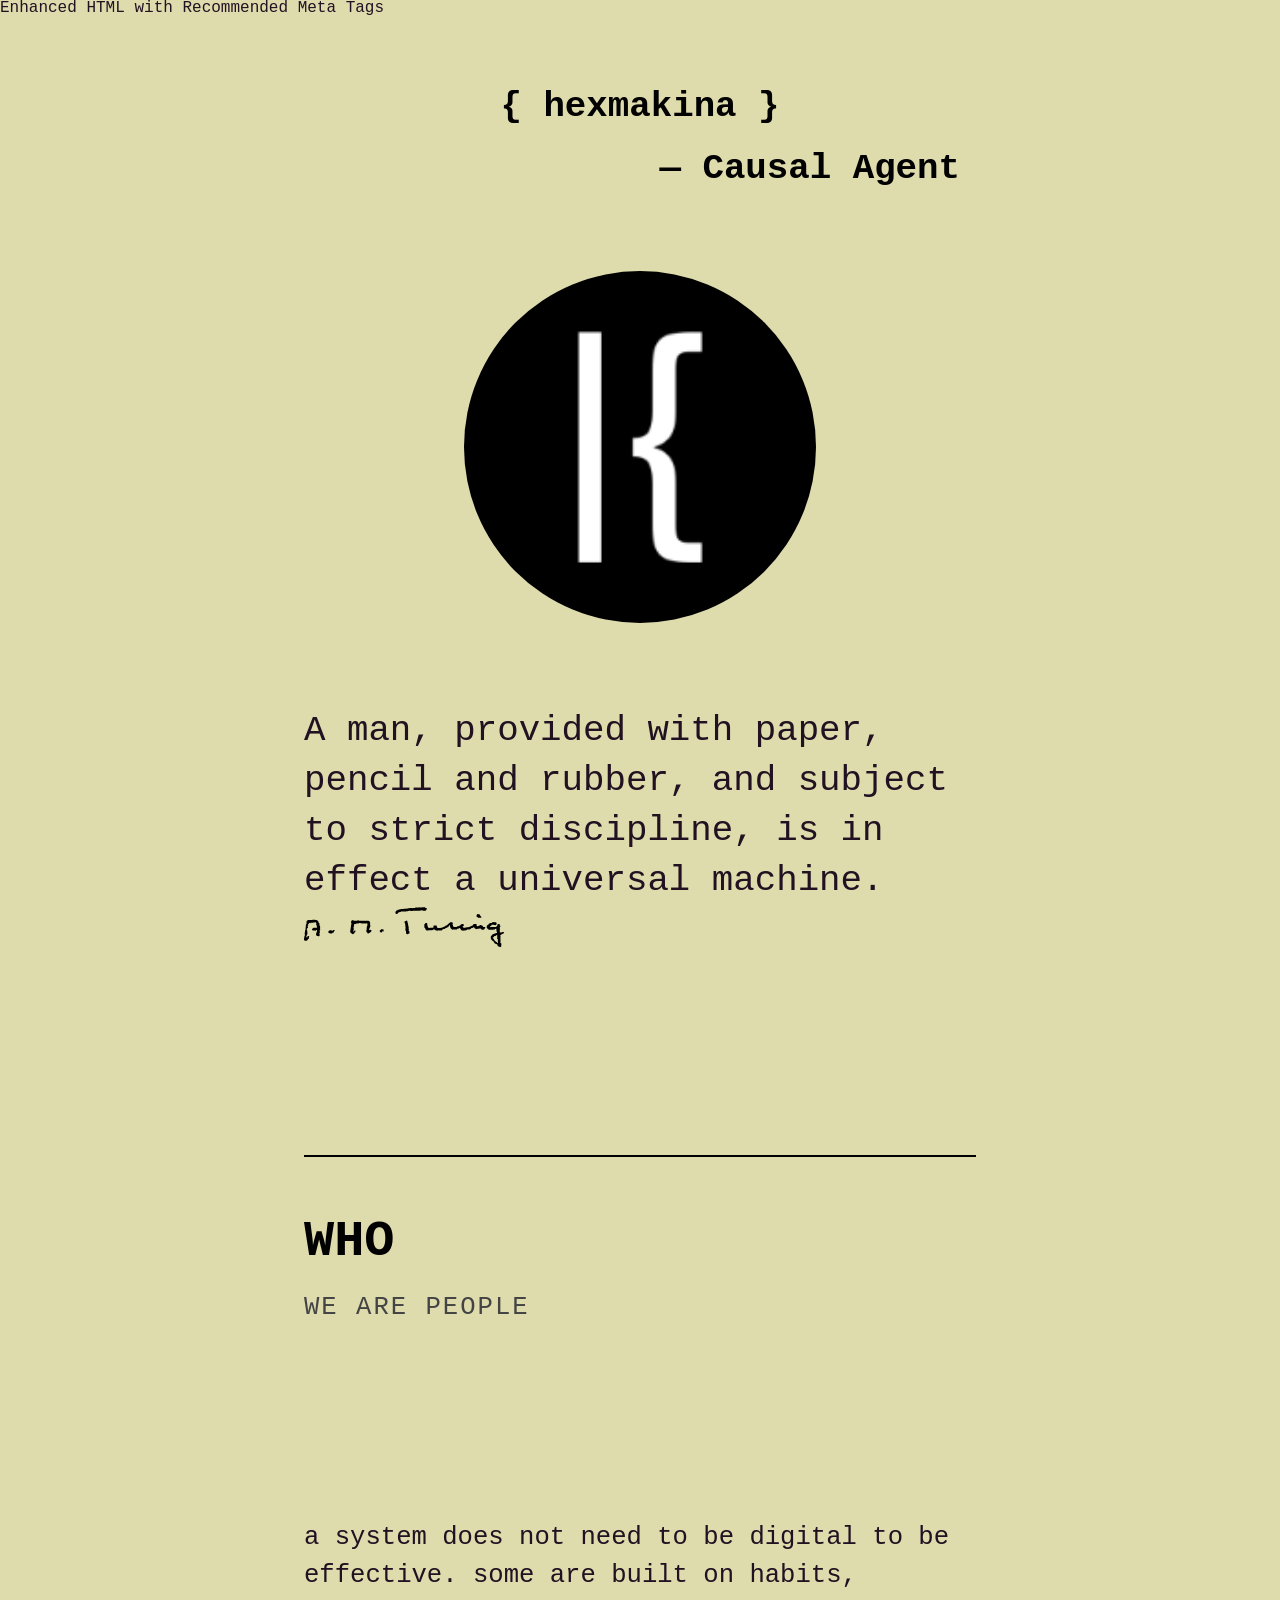
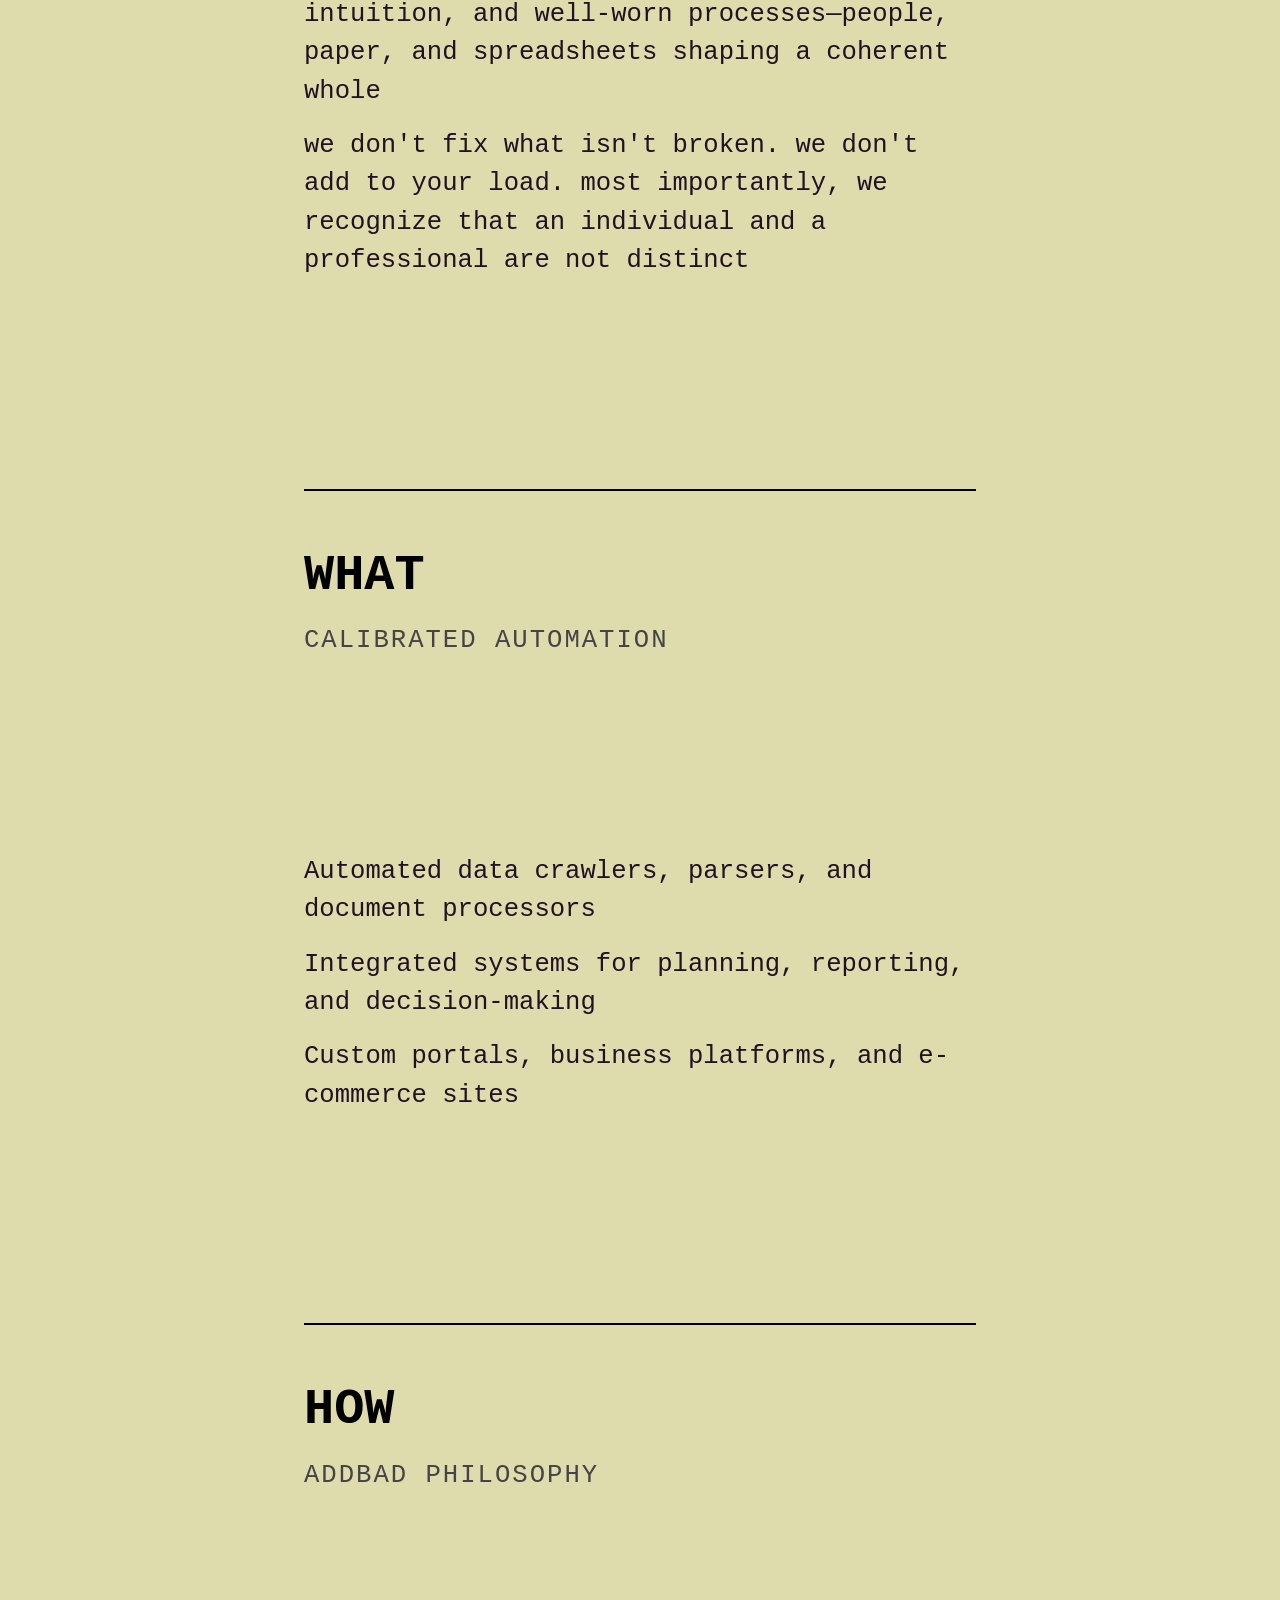
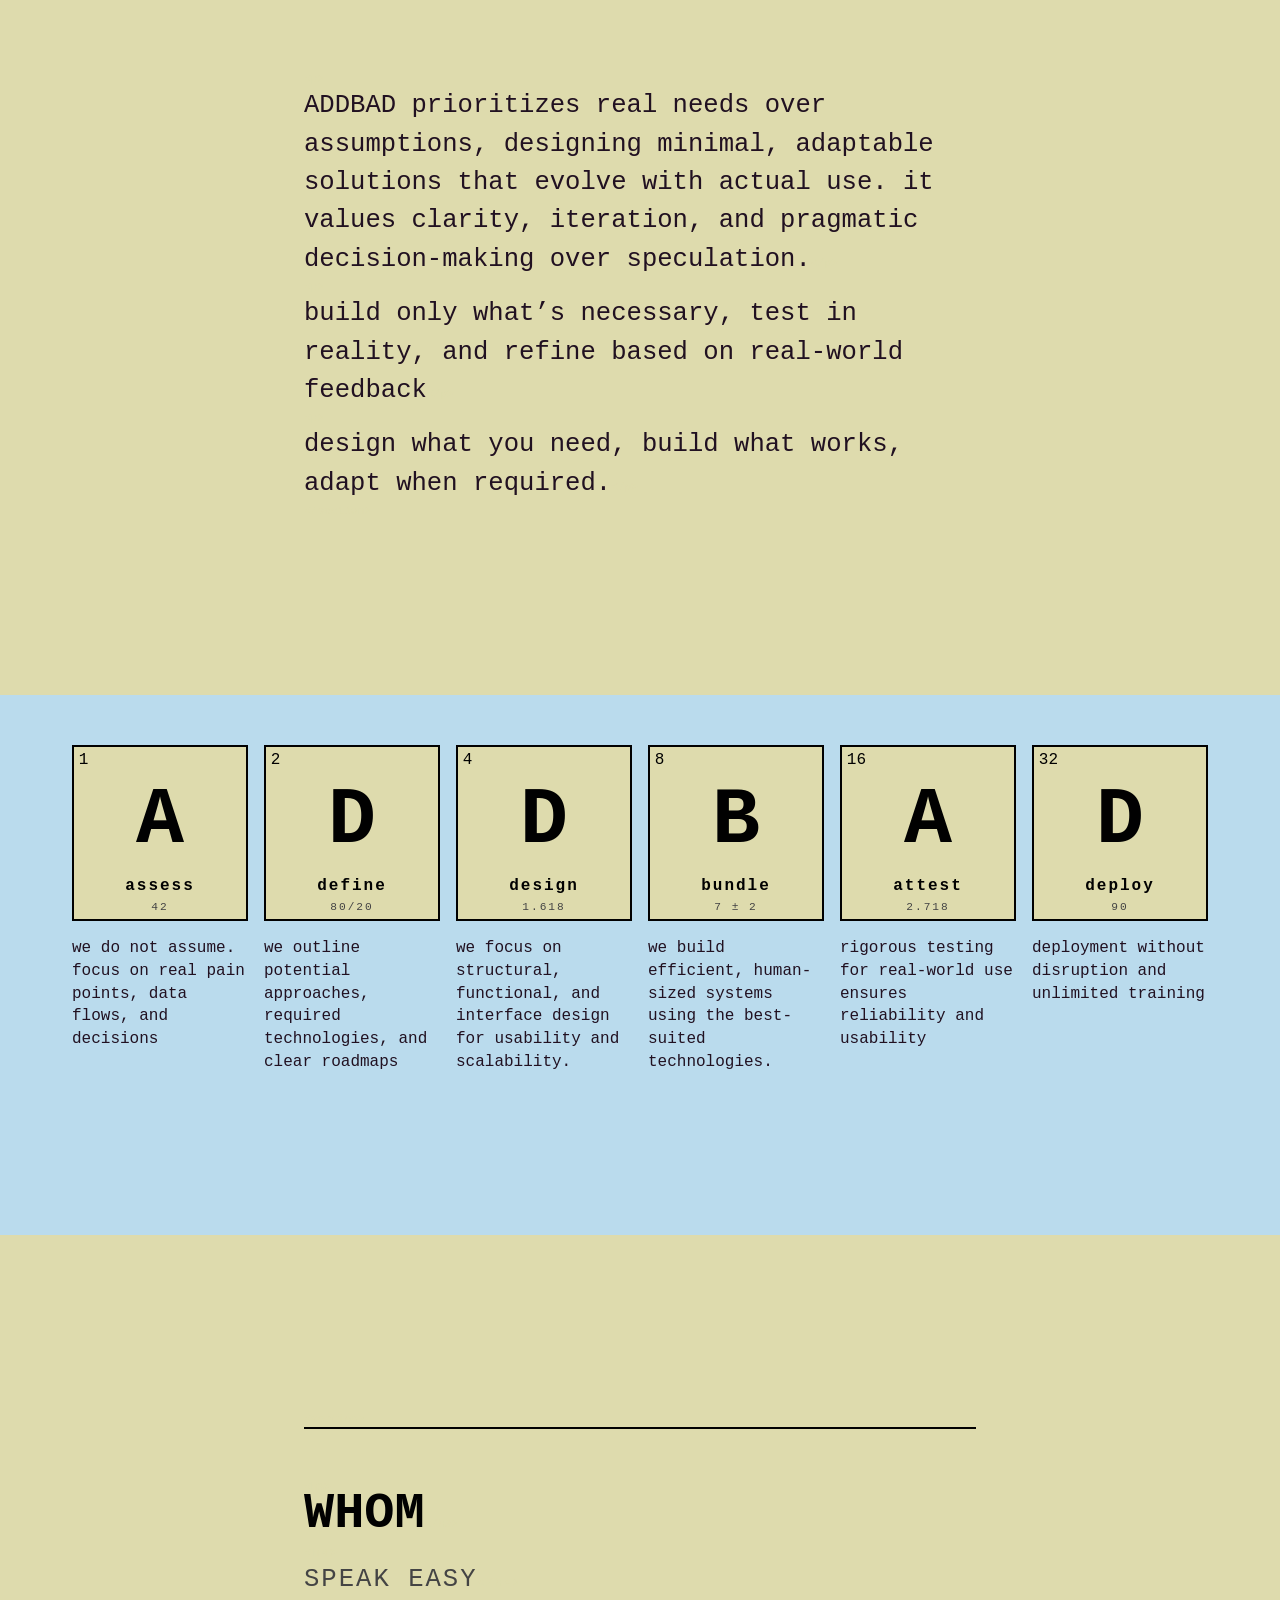
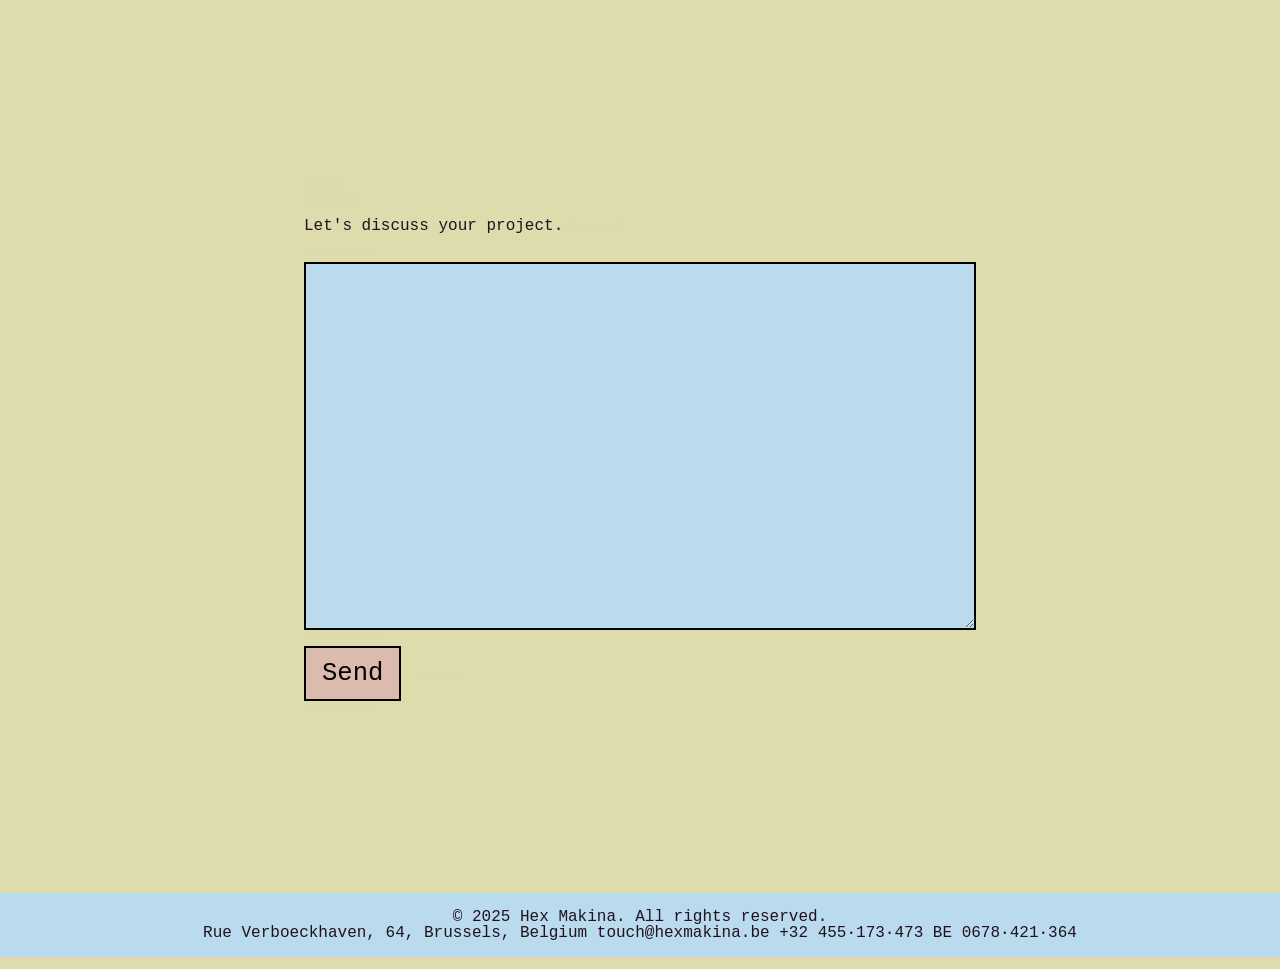
==== commit 5830aadc: "enhance HTML structure with additional meta tags for SEO, social media, security, and mobile capabil" ====
--- a/htdocs/index.html
+++ b/htdocs/index.html
@@ -1,15 +1,54 @@
+Enhanced HTML with Recommended Meta Tags
+
 <!DOCTYPE html>
 <html lang="en" dir="ltr">
 
 <head>
   <meta charset="UTF-8">
-  <meta name="robots" content="index,nofollow">
+  <!-- Essential meta tags -->
   <meta name="viewport" content="width=device-width, initial-scale=1.0">
   <meta name="author" content="HexMakina">
   <meta name="description"
     content="Hex Makina – Making systems work better with precision, adaptability, and craftsmanship.">
   <meta name="keywords" content="Hex Makina, automation, system design, software development, AI, technology">
+  <meta name="robots" content="index,nofollow">
   <meta name="theme-color" content="#000000">
+
+  <!-- SEO and social media meta tags -->
+  <meta name="language" content="English">
+  <meta name="revisit-after" content="7 days">
+  <meta name="generator" content="HexMakina">
+  <meta property="og:title" content="Hex Makina">
+  <meta property="og:description" content="Making systems work better with precision, adaptability, and craftsmanship.">
+  <meta property="og:type" content="website">
+  <meta property="og:url" content="https://hexmakina.be">
+  <meta property="og:image" content="https://hexmakina.be/android-chrome-512x512.png">
+  <meta property="og:site_name" content="Hex Makina">
+  <meta name="twitter:card" content="summary_large_image">
+  <meta name="twitter:title" content="Hex Makina">
+  <meta name="twitter:description"
+    content="Making systems work better with precision, adaptability, and craftsmanship.">
+  <meta name="twitter:image" content="https://hexmakina.be/android-chrome-512x512.png">
+
+  <!-- Security and resource hints -->
+  <meta http-equiv="X-UA-Compatible" content="IE=edge">
+  <meta http-equiv="Content-Security-Policy" content="default-src 'self'; img-src 'self' https:; style-src 'self'">
+  <meta name="referrer" content="no-referrer-when-downgrade">
+  <link rel="dns-prefetch" href="//hexmakina.be">
+  <link rel="preconnect" href="https://hexmakina.be">
+
+  <!-- Mobile app capabilities -->
+  <meta name="apple-mobile-web-app-capable" content="yes">
+  <meta name="apple-mobile-web-app-status-bar-style" content="black">
+  <meta name="apple-mobile-web-app-title" content="Hex Makina">
+  <meta name="application-name" content="Hex Makina">
+  <meta name="format-detection" content="telephone=no">
+
+  <!-- Favicon and app icons -->
+  <link rel="icon" href="favicon.ico" sizes="any">
+  <link rel="icon" href="icon.svg" type="image/svg+xml">
+  <link rel="apple-touch-icon" href="apple-touch-icon.png">
+  <link rel="manifest" href="manifest.json">
 
   <title>Hex Makina</title>
   <link rel="stylesheet" href="./_ui/hexmakina.css">
@@ -23,9 +62,9 @@
 
   <main>
     <img src="android-chrome-192x192.png" srcset="android-chrome-192x192.png 1x, android-chrome-512x512.png 2x"
-      alt="Hex Makina logo" class="logo">
+      alt="Hex Makina logo">
 
-    <blockquote class="intro" cite="https://en.wikipedia.org/wiki/Alan_Turing" title="Alan Turing" lang="en" dir="ltr">
+    <blockquote cite="https://en.wikipedia.org/wiki/Alan_Turing" title="Alan Turing" lang="en" dir="ltr">
       <p>A man, provided with paper, pencil and rubber, and subject to strict discipline, is in effect a universal
         machine.</p>
       <img src="_ui/Alan_Turing_signature.svg" alt="signature of Alan Mathison Turing" width="200" />
@@ -120,7 +159,6 @@
           <textarea id="message" name="message" required></textarea>
         </fieldset>
         <button type="submit">Send</button>
-
       </form>
 
     </section>
--- a/htdocs/_ui/hexmakina.css
+++ b/htdocs/_ui/hexmakina.css
@@ -185,12 +185,11 @@
     letter-spacing: 2px;
 }
 
-form {
-    display: flex;
-    flex-direction: column;
-    gap: var(--size-md);
-}
-
+fieldset{border:0}
+
+legend{
+    width: 100%;
+}
 label {
     display: none;
 }
@@ -268,6 +267,7 @@
         display: block;
         color: var(--fg-secondary);
         font-size: 0.7em;
+        margin-top: var(--size-xs);
     }
 }
 
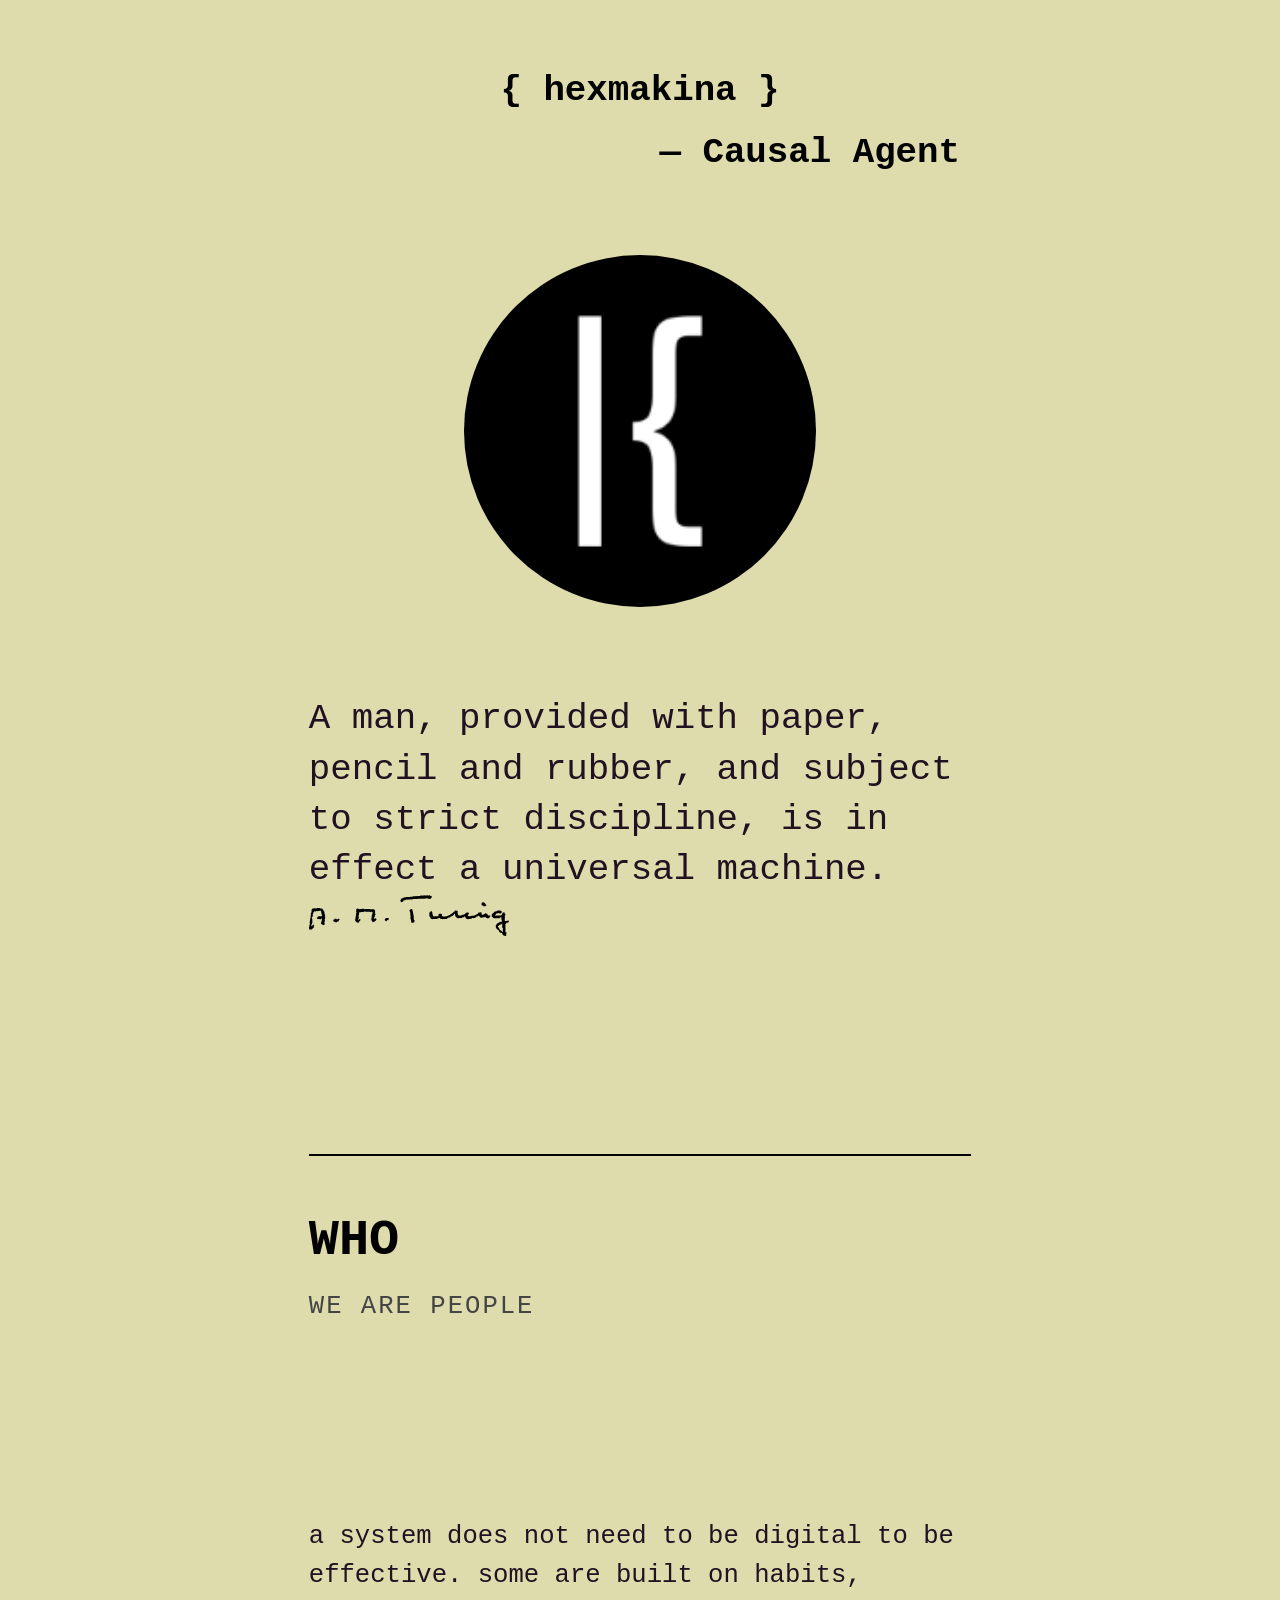
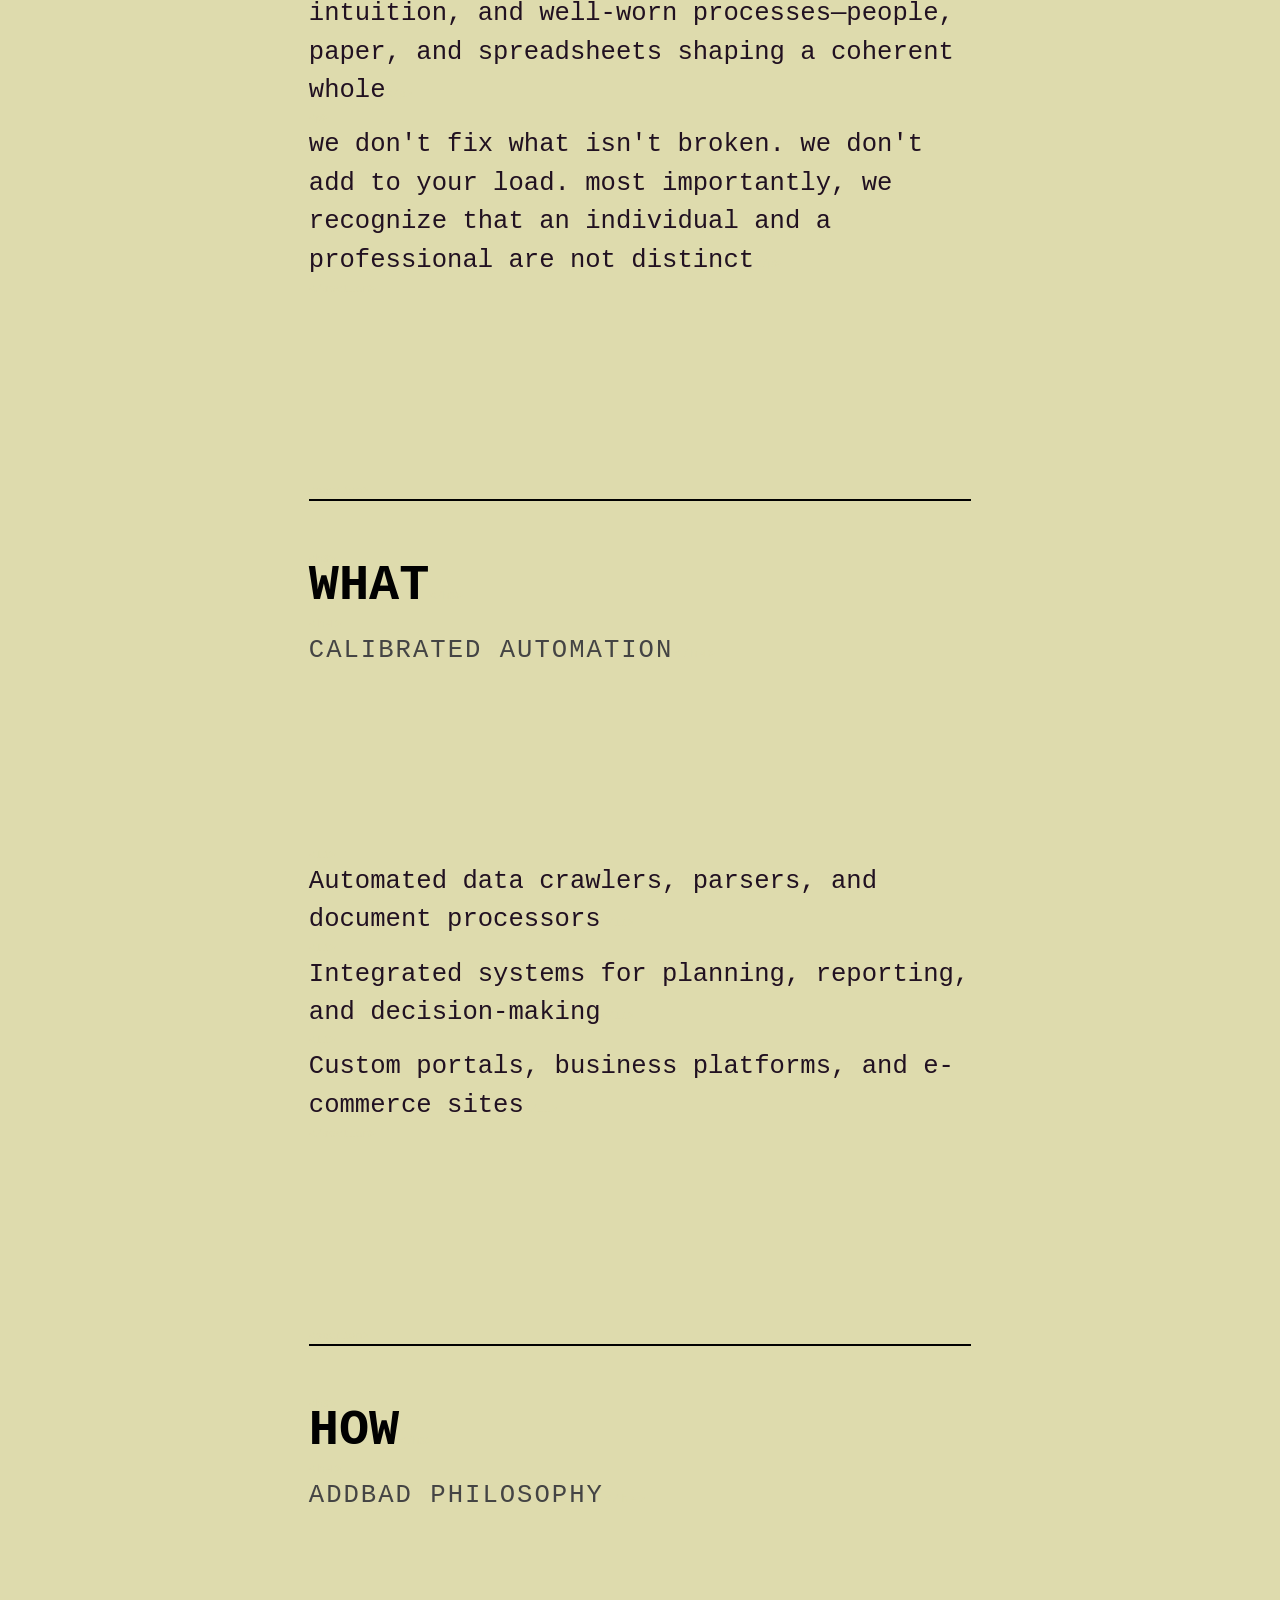
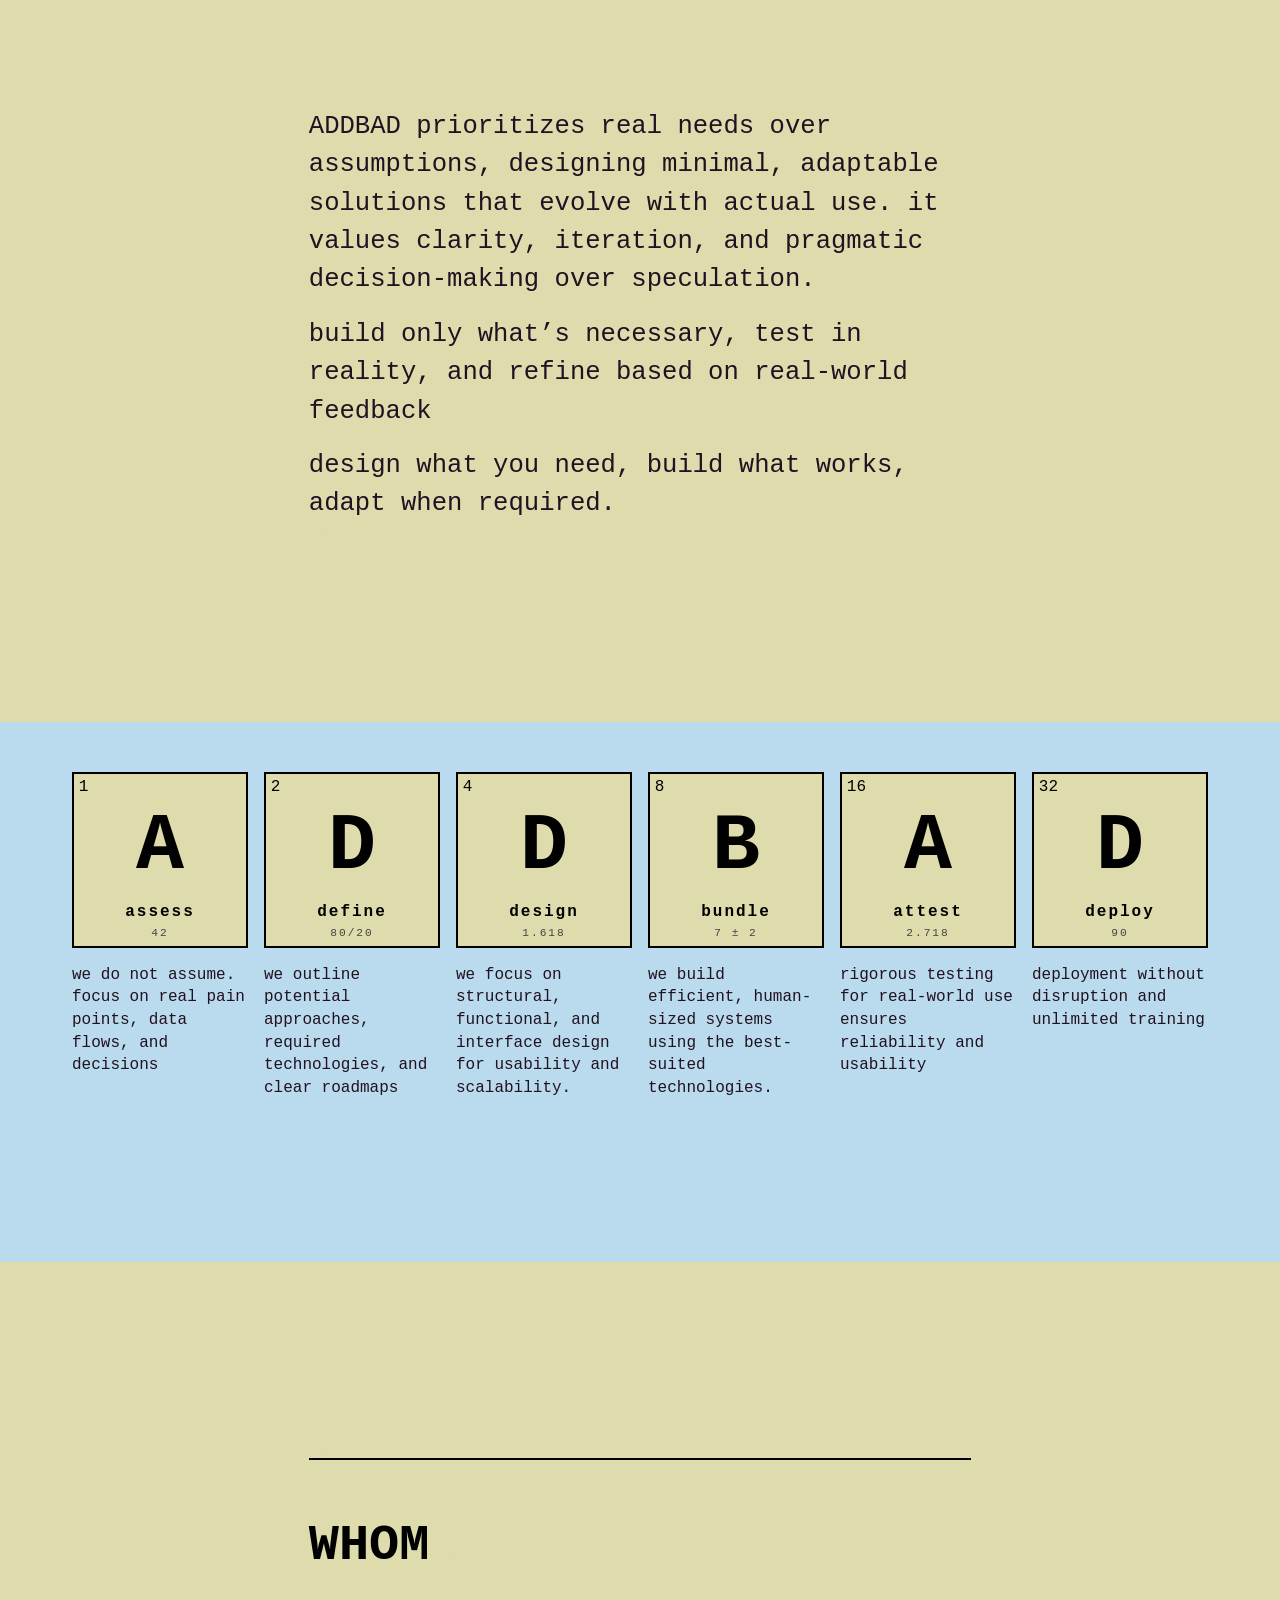
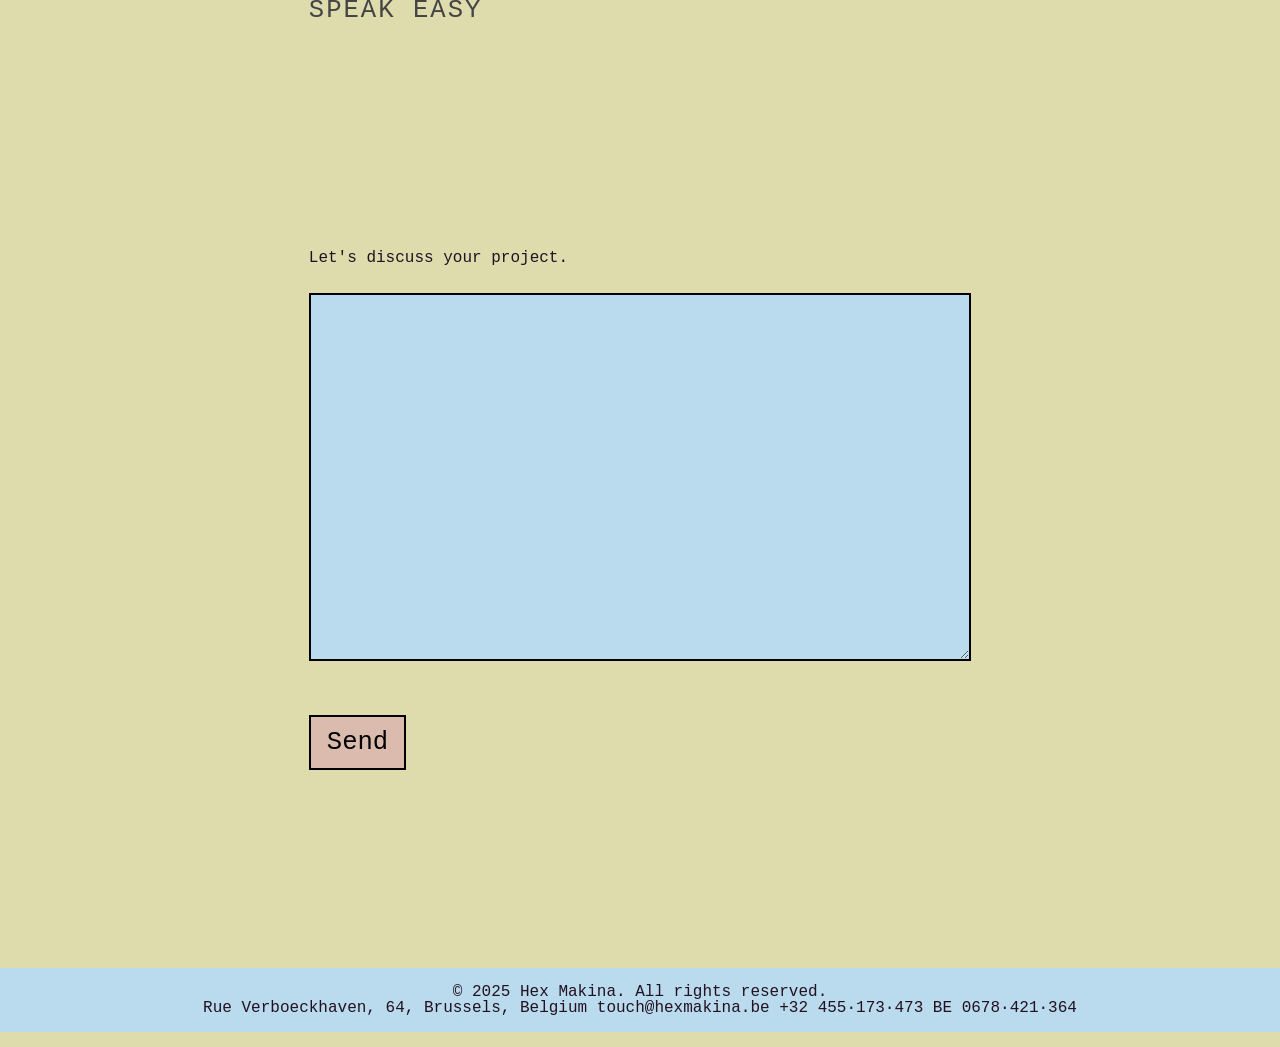
==== commit d950bff0: "remove redundant meta tags and simplify section structure in index.html" ====
--- a/htdocs/index.html
+++ b/htdocs/index.html
@@ -1,5 +1,3 @@
-Enhanced HTML with Recommended Meta Tags
-
 <!DOCTYPE html>
 <html lang="en" dir="ltr">
 
@@ -148,7 +146,7 @@
       </article>
     </div>
 
-    <section id="contact">
+    <section>
       <h3>Whom</h3>
       <h4>speak easy</h4>
 
--- a/htdocs/_ui/hexmakina.css
+++ b/htdocs/_ui/hexmakina.css
@@ -31,6 +31,8 @@
 
     --addbad-periodic: 11rem;
     --douglas-adams: 42rem;
+    --life: 2111;
+    --love: 1835;
 
     /* Transition Timing */
     --transition-fast: 0.2236s;
@@ -112,11 +114,11 @@
     max-width: var(--addbad-periodic);
 }
 
-section{
+section, blockquote {
+    margin: var(--addbad-periodic) auto;
     max-width: var(--douglas-adams);
-    margin: var(--size-md) var(--size-sm);
-}
-
+    padding: var(--size-xs);
+}
 section>h3,
 section>h4,
 section>p,
@@ -128,16 +130,7 @@
 
 }
 
-section {
-    margin-top: var(--addbad-periodic);
-    margin-bottom: var(--addbad-periodic);
-}
-
-section:not(:has(article)) {
-    margin-left: auto;
-    margin-right: auto;
-    max-width: var(--douglas-adams);
-}
+
 
 div:has(article) {
     padding: var(--size-xxl) var(--size-xs);
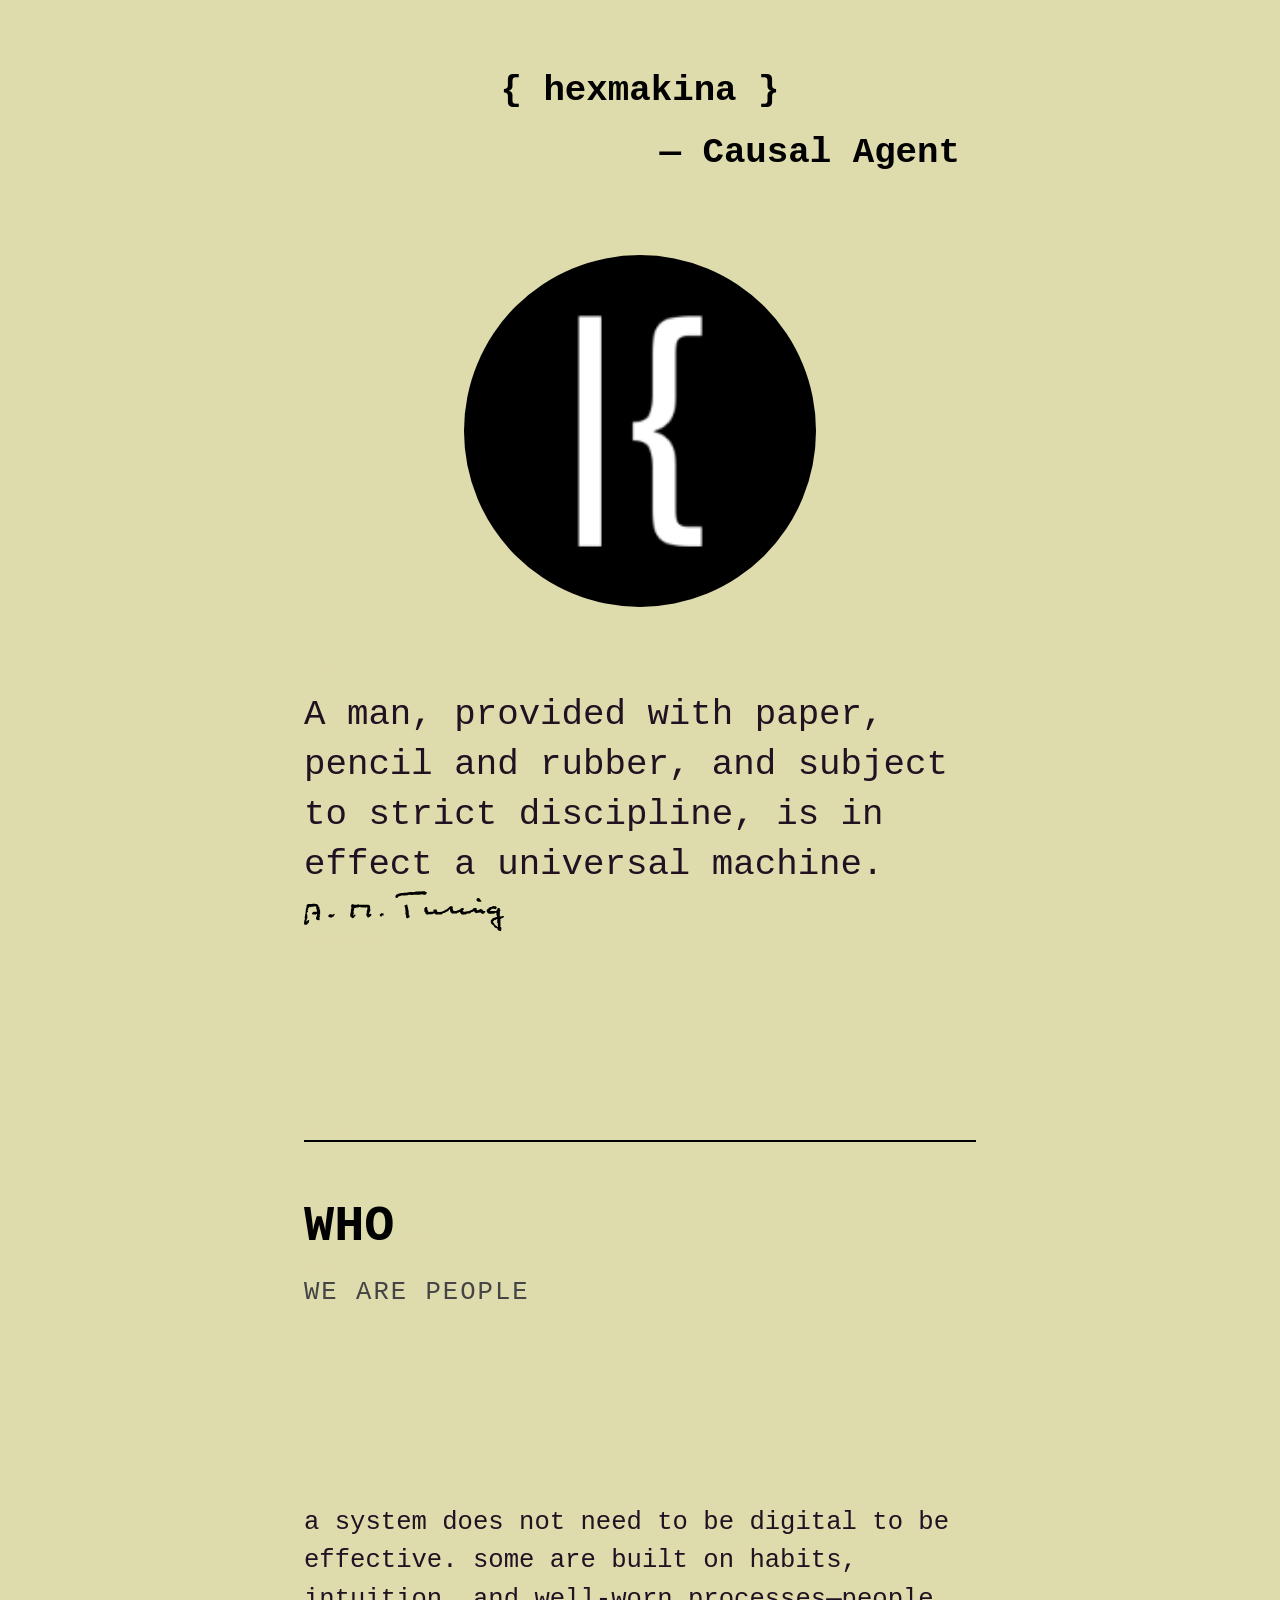
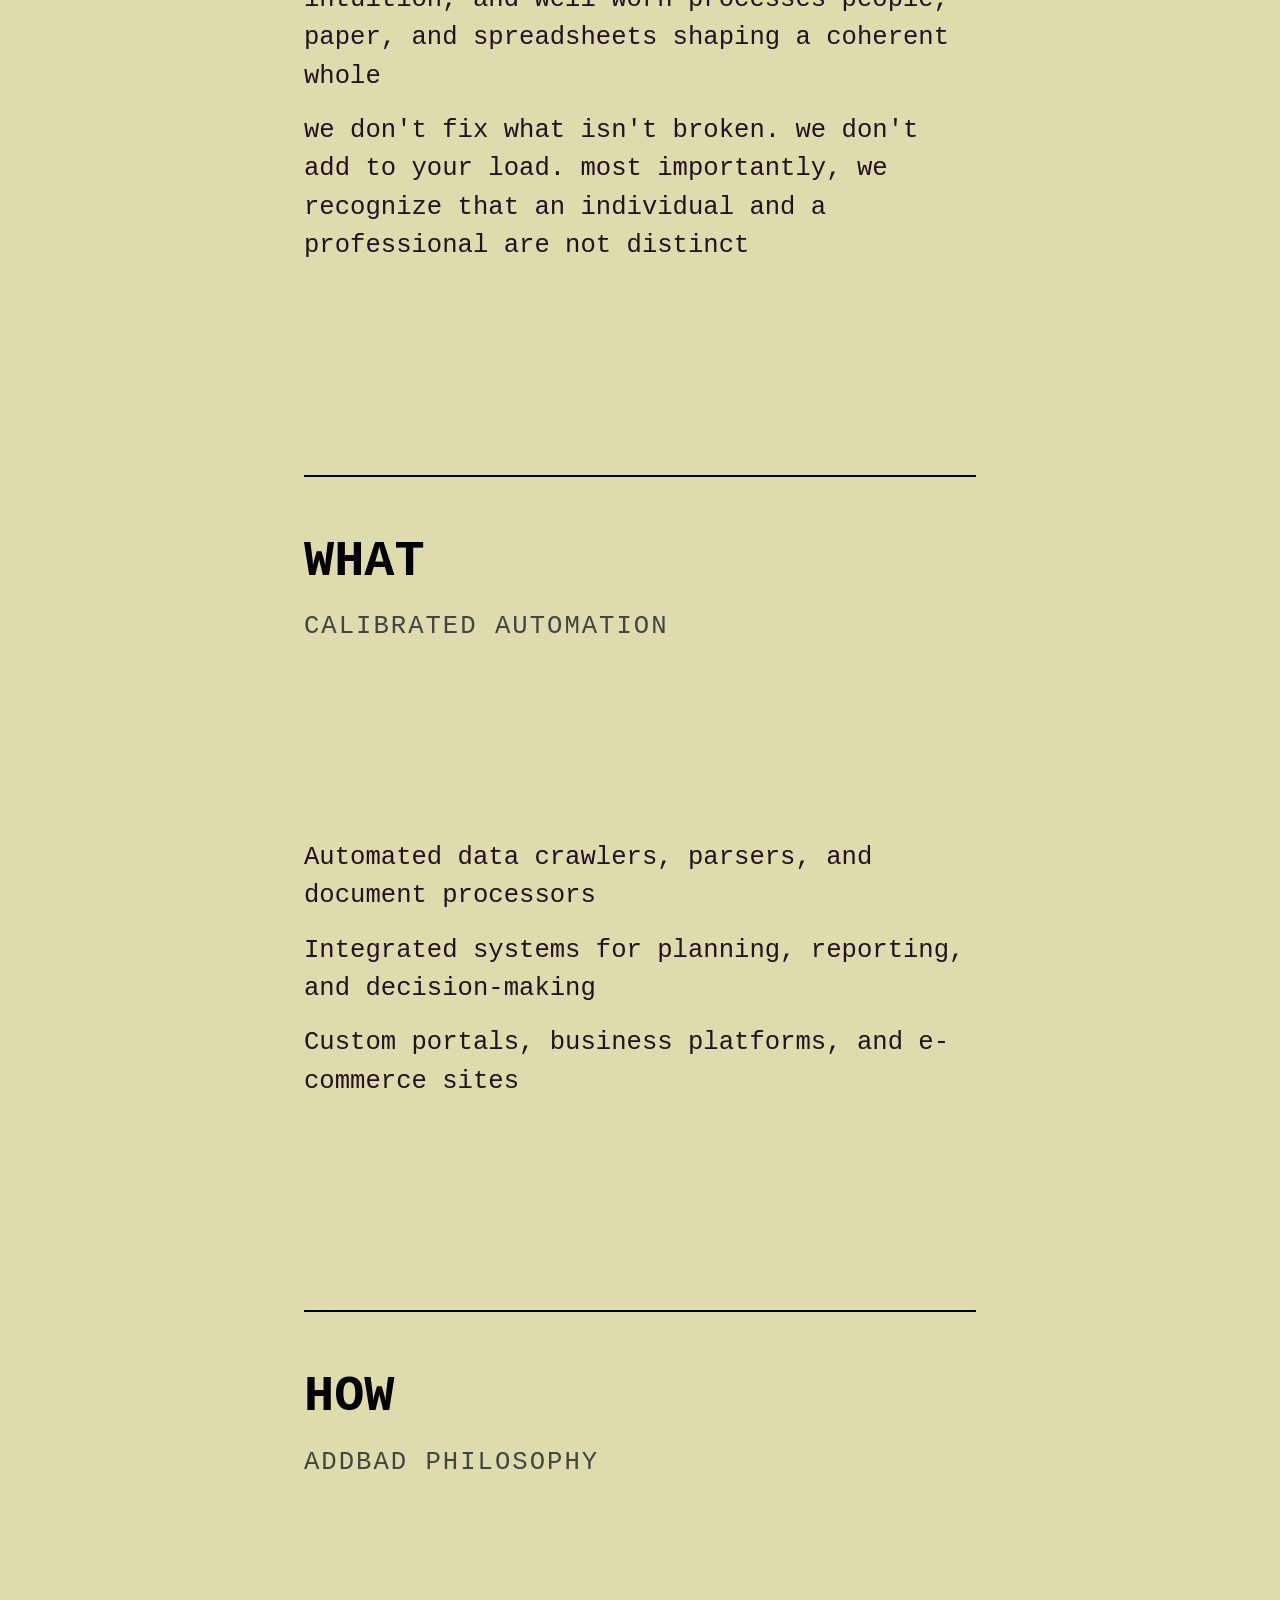
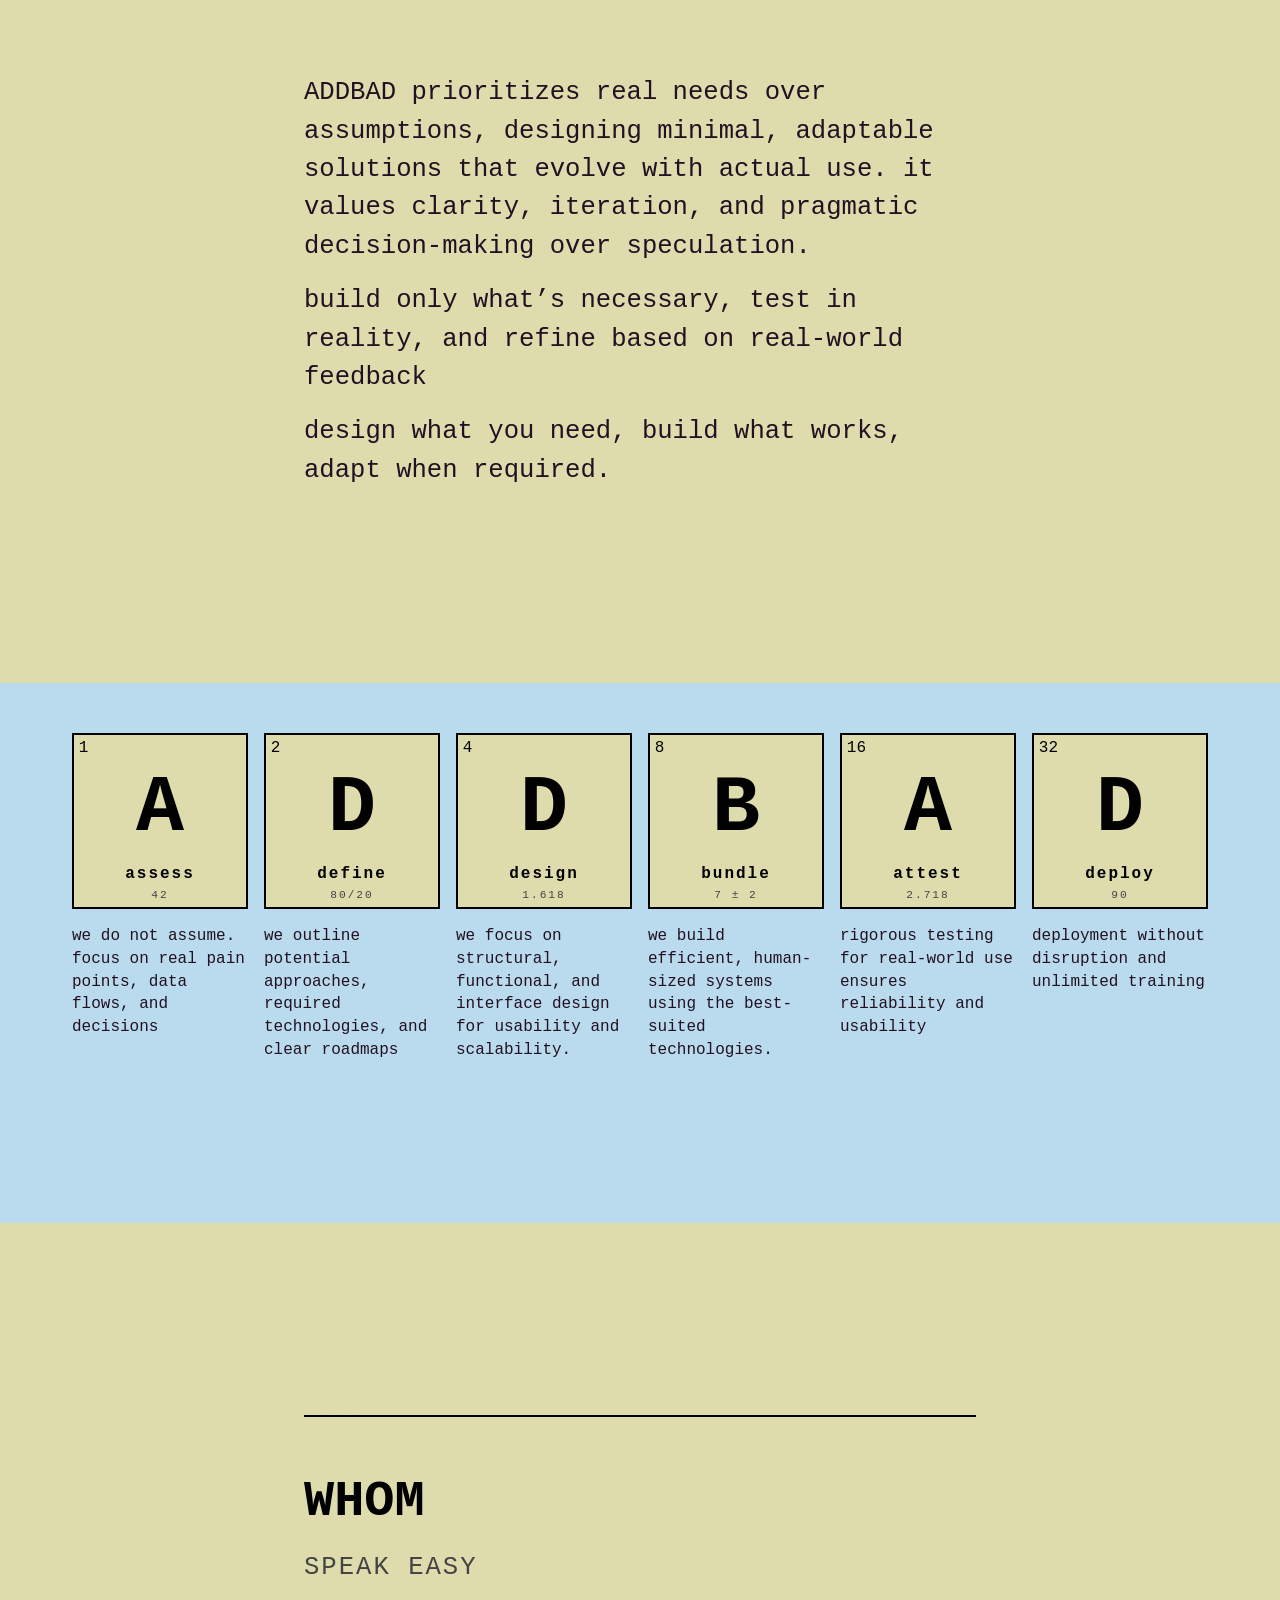
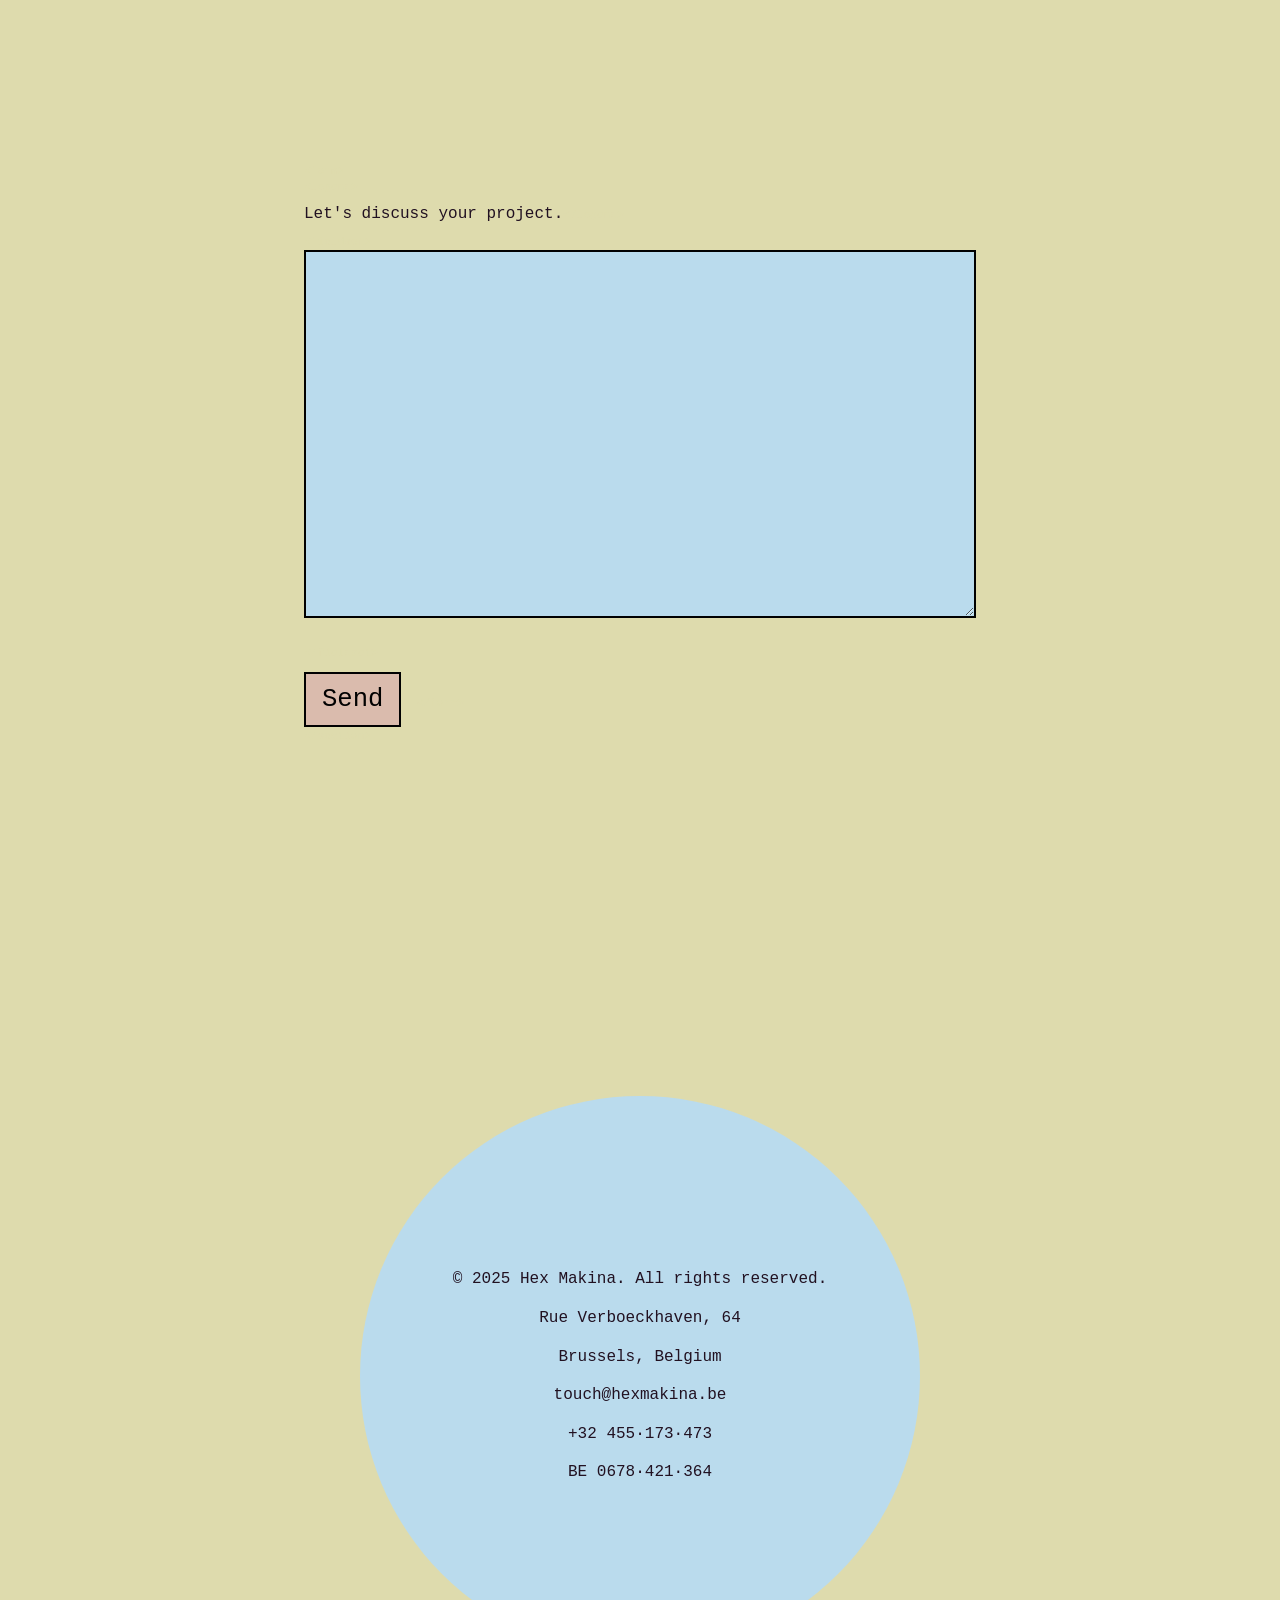
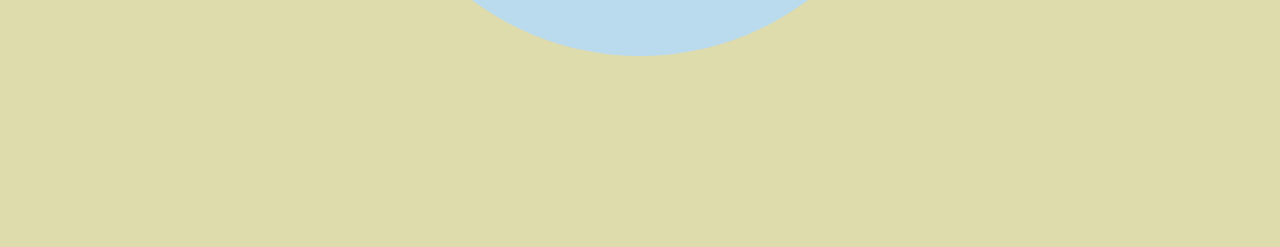
==== commit 58b44733: "footer and address" ====
--- a/htdocs/index.html
+++ b/htdocs/index.html
@@ -3,50 +3,13 @@
 
 <head>
   <meta charset="UTF-8">
-  <!-- Essential meta tags -->
+  <meta name="robots" content="index,nofollow">
   <meta name="viewport" content="width=device-width, initial-scale=1.0">
   <meta name="author" content="HexMakina">
   <meta name="description"
     content="Hex Makina – Making systems work better with precision, adaptability, and craftsmanship.">
   <meta name="keywords" content="Hex Makina, automation, system design, software development, AI, technology">
-  <meta name="robots" content="index,nofollow">
   <meta name="theme-color" content="#000000">
-
-  <!-- SEO and social media meta tags -->
-  <meta name="language" content="English">
-  <meta name="revisit-after" content="7 days">
-  <meta name="generator" content="HexMakina">
-  <meta property="og:title" content="Hex Makina">
-  <meta property="og:description" content="Making systems work better with precision, adaptability, and craftsmanship.">
-  <meta property="og:type" content="website">
-  <meta property="og:url" content="https://hexmakina.be">
-  <meta property="og:image" content="https://hexmakina.be/android-chrome-512x512.png">
-  <meta property="og:site_name" content="Hex Makina">
-  <meta name="twitter:card" content="summary_large_image">
-  <meta name="twitter:title" content="Hex Makina">
-  <meta name="twitter:description"
-    content="Making systems work better with precision, adaptability, and craftsmanship.">
-  <meta name="twitter:image" content="https://hexmakina.be/android-chrome-512x512.png">
-
-  <!-- Security and resource hints -->
-  <meta http-equiv="X-UA-Compatible" content="IE=edge">
-  <meta http-equiv="Content-Security-Policy" content="default-src 'self'; img-src 'self' https:; style-src 'self'">
-  <meta name="referrer" content="no-referrer-when-downgrade">
-  <link rel="dns-prefetch" href="//hexmakina.be">
-  <link rel="preconnect" href="https://hexmakina.be">
-
-  <!-- Mobile app capabilities -->
-  <meta name="apple-mobile-web-app-capable" content="yes">
-  <meta name="apple-mobile-web-app-status-bar-style" content="black">
-  <meta name="apple-mobile-web-app-title" content="Hex Makina">
-  <meta name="application-name" content="Hex Makina">
-  <meta name="format-detection" content="telephone=no">
-
-  <!-- Favicon and app icons -->
-  <link rel="icon" href="favicon.ico" sizes="any">
-  <link rel="icon" href="icon.svg" type="image/svg+xml">
-  <link rel="apple-touch-icon" href="apple-touch-icon.png">
-  <link rel="manifest" href="manifest.json">
 
   <title>Hex Makina</title>
   <link rel="stylesheet" href="./_ui/hexmakina.css">
@@ -60,9 +23,9 @@
 
   <main>
     <img src="android-chrome-192x192.png" srcset="android-chrome-192x192.png 1x, android-chrome-512x512.png 2x"
-      alt="Hex Makina logo">
+      alt="Hex Makina logo" class="logo">
 
-    <blockquote cite="https://en.wikipedia.org/wiki/Alan_Turing" title="Alan Turing" lang="en" dir="ltr">
+    <blockquote class="intro" cite="https://en.wikipedia.org/wiki/Alan_Turing" title="Alan Turing" lang="en" dir="ltr">
       <p>A man, provided with paper, pencil and rubber, and subject to strict discipline, is in effect a universal
         machine.</p>
       <img src="_ui/Alan_Turing_signature.svg" alt="signature of Alan Mathison Turing" width="200" />
@@ -157,6 +120,7 @@
           <textarea id="message" name="message" required></textarea>
         </fieldset>
         <button type="submit">Send</button>
+
       </form>
 
     </section>
@@ -165,12 +129,12 @@
   <footer>
     <span>&copy; 2025 Hex Makina. All rights reserved.</span>
     <address>
-      <strong>Rue Verboeckhaven, 64, Brussels, Belgium</strong>
+      <strong>Rue Verboeckhaven, 64</strong>
+      <strong>Brussels, Belgium</strong>
       <strong>touch@hexmakina.be</strong>
       <strong>+32 455&middot;173&middot;473</strong>
       <strong>BE 0678&middot;421&middot;364</strong>
     </address>
   </footer>
 </body>
-
 </html>
--- a/htdocs/_ui/hexmakina.css
+++ b/htdocs/_ui/hexmakina.css
@@ -31,8 +31,8 @@
 
     --addbad-periodic: 11rem;
     --douglas-adams: 42rem;
-    --life: 2111;
-    --love: 1835;
+    --le_shra: 35rem;
+    --mazee: 18rem;
 
     /* Transition Timing */
     --transition-fast: 0.2236s;
@@ -57,6 +57,21 @@
 
 footer {
     background: var(--bg-primary);
+    width: 100%;
+    aspect-ratio: 1/1;
+    display: flex;
+    flex-direction: column;
+    gap: var(--size-lg);
+    align-items: center;
+    justify-content: center;
+    height: 100vh;
+}
+
+address {
+    display: flex;
+    flex-direction: column;
+    gap: var(--size-lg);
+
 }
 
 header {
@@ -114,11 +129,11 @@
     max-width: var(--addbad-periodic);
 }
 
-section, blockquote {
-    margin: var(--addbad-periodic) auto;
+section {
     max-width: var(--douglas-adams);
-    padding: var(--size-xs);
-}
+    margin: var(--size-md) var(--size-sm);
+}
+
 section>h3,
 section>h4,
 section>p,
@@ -130,7 +145,16 @@
 
 }
 
-
+section {
+    margin-top: var(--addbad-periodic);
+    margin-bottom: var(--addbad-periodic);
+}
+
+section:not(:has(article)) {
+    margin-left: auto;
+    margin-right: auto;
+    max-width: var(--douglas-adams);
+}
 
 div:has(article) {
     padding: var(--size-xxl) var(--size-xs);
@@ -178,11 +202,14 @@
     letter-spacing: 2px;
 }
 
-fieldset{border:0}
-
-legend{
+fieldset {
+    border: 0
+}
+
+legend {
     width: 100%;
 }
+
 label {
     display: none;
 }
@@ -276,6 +303,25 @@
         flex-wrap: nowrap;
         align-items: center;
     }
+
+
+}
+
+@media screen and (min-width: calc(2*11rem + 3*1rem)) {
+
+    footer {
+        border-radius: 50%;
+        width: 100%;
+        aspect-ratio: 1/1;
+        height: auto;
+        display: flex;
+        flex-direction: column;
+        gap: var(--size-lg);
+        align-items: center;
+        justify-content: center;
+        max-width: var(--le_shra);
+        margin: var(--addbad-periodic) auto;
+    }
 }
 
 @media screen and (min-width: calc(3*11rem + 4*1rem)) {
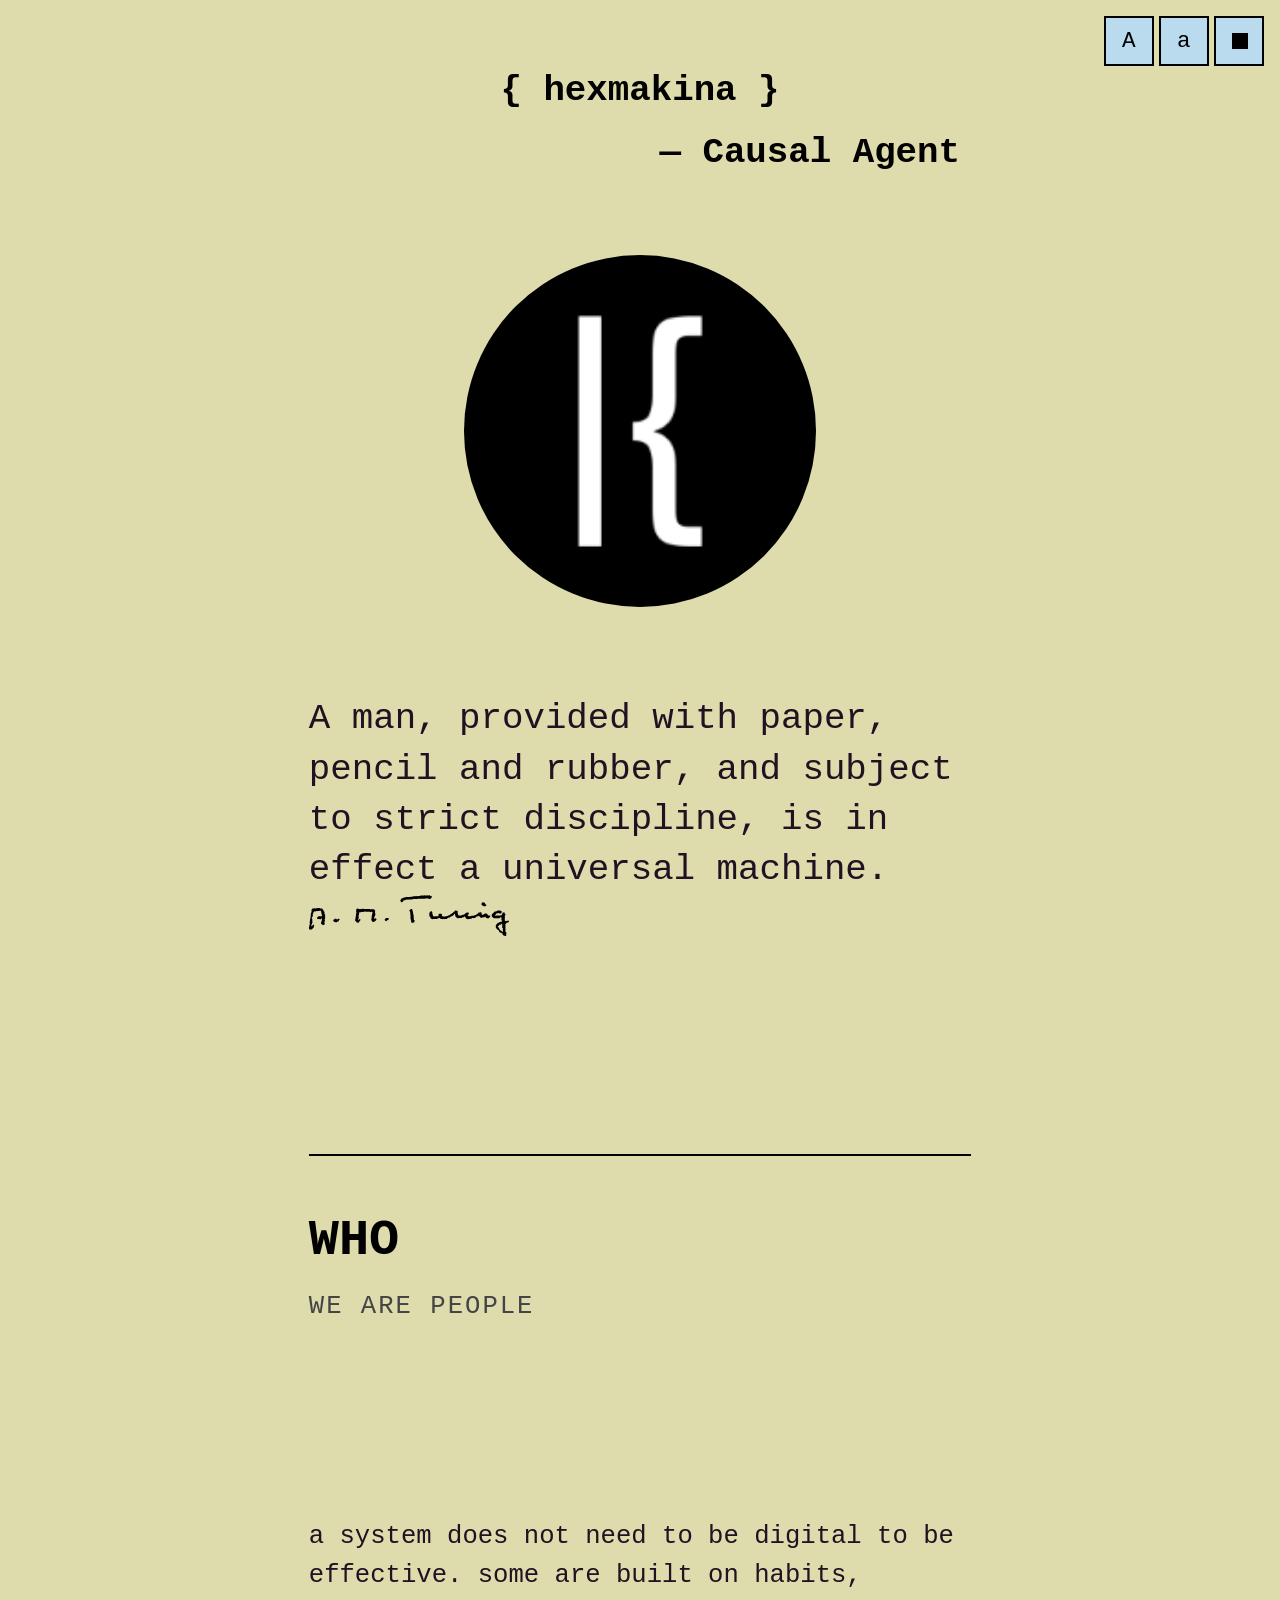
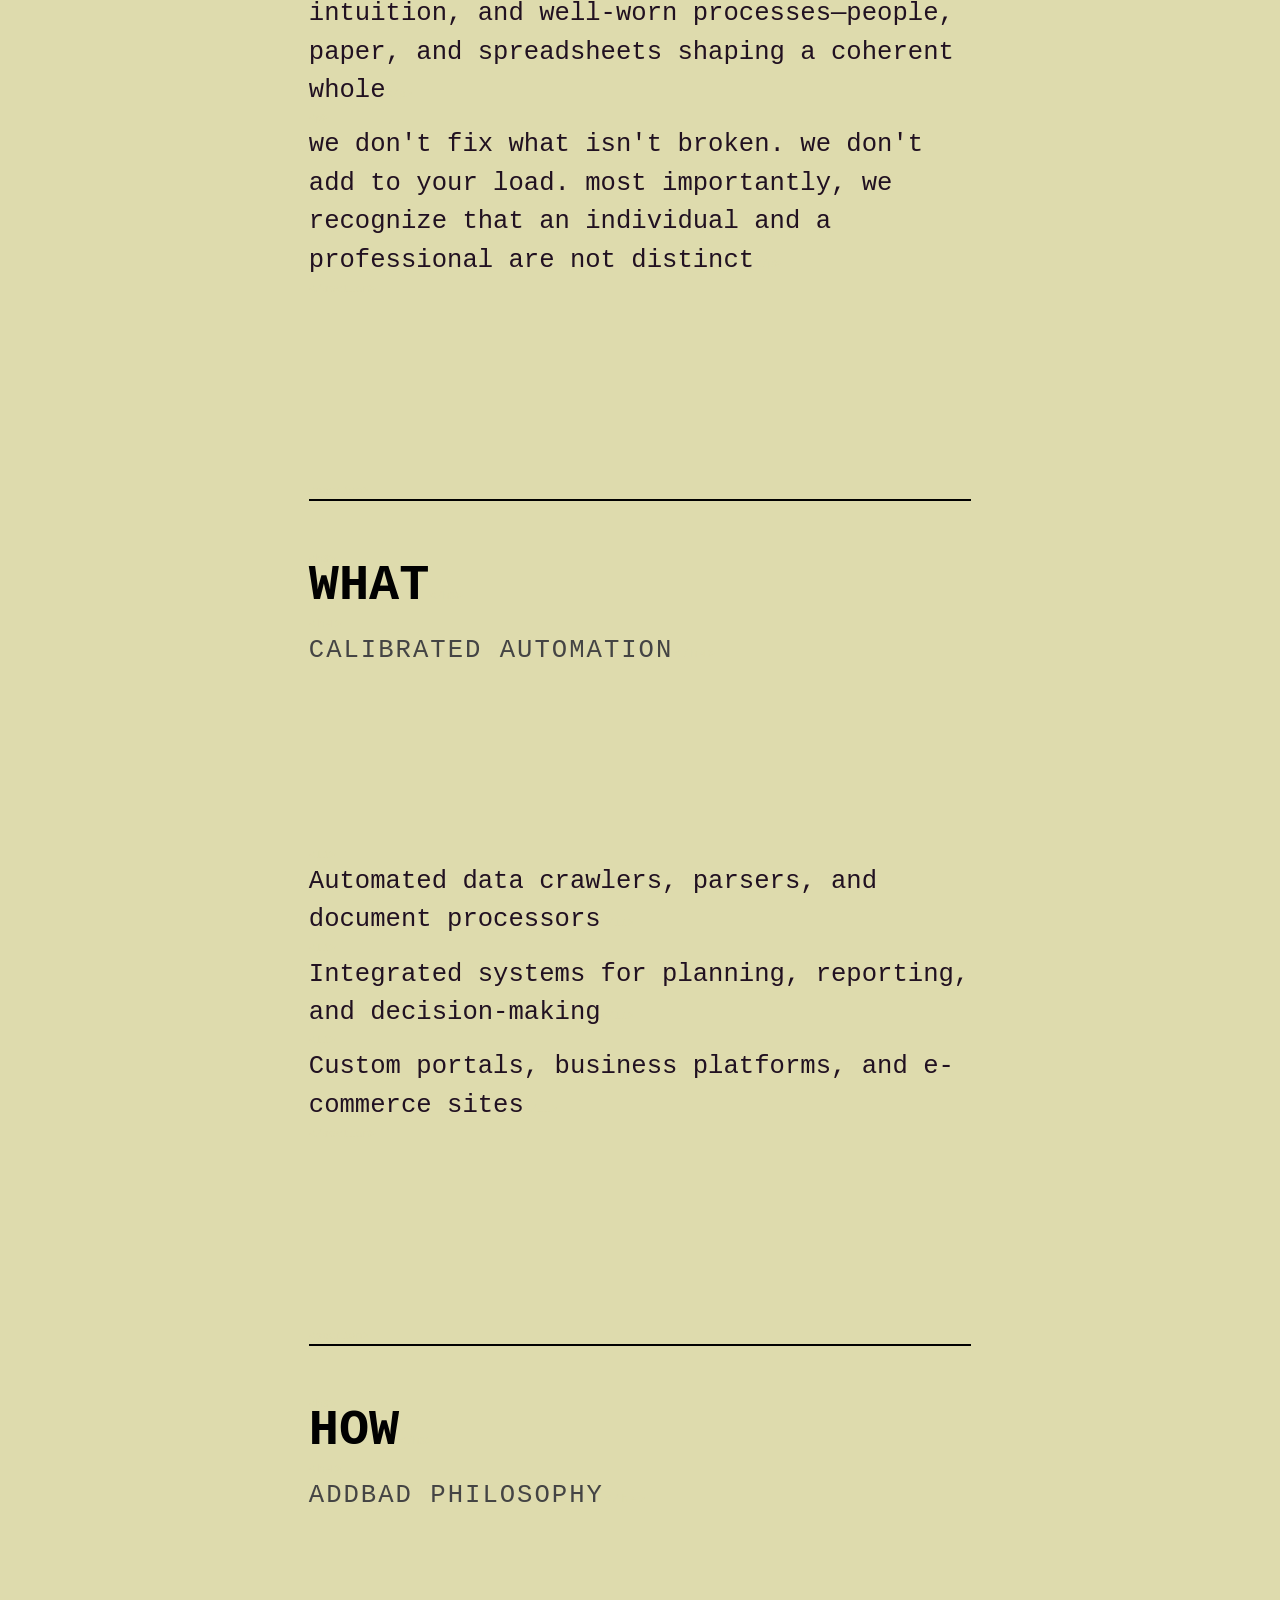
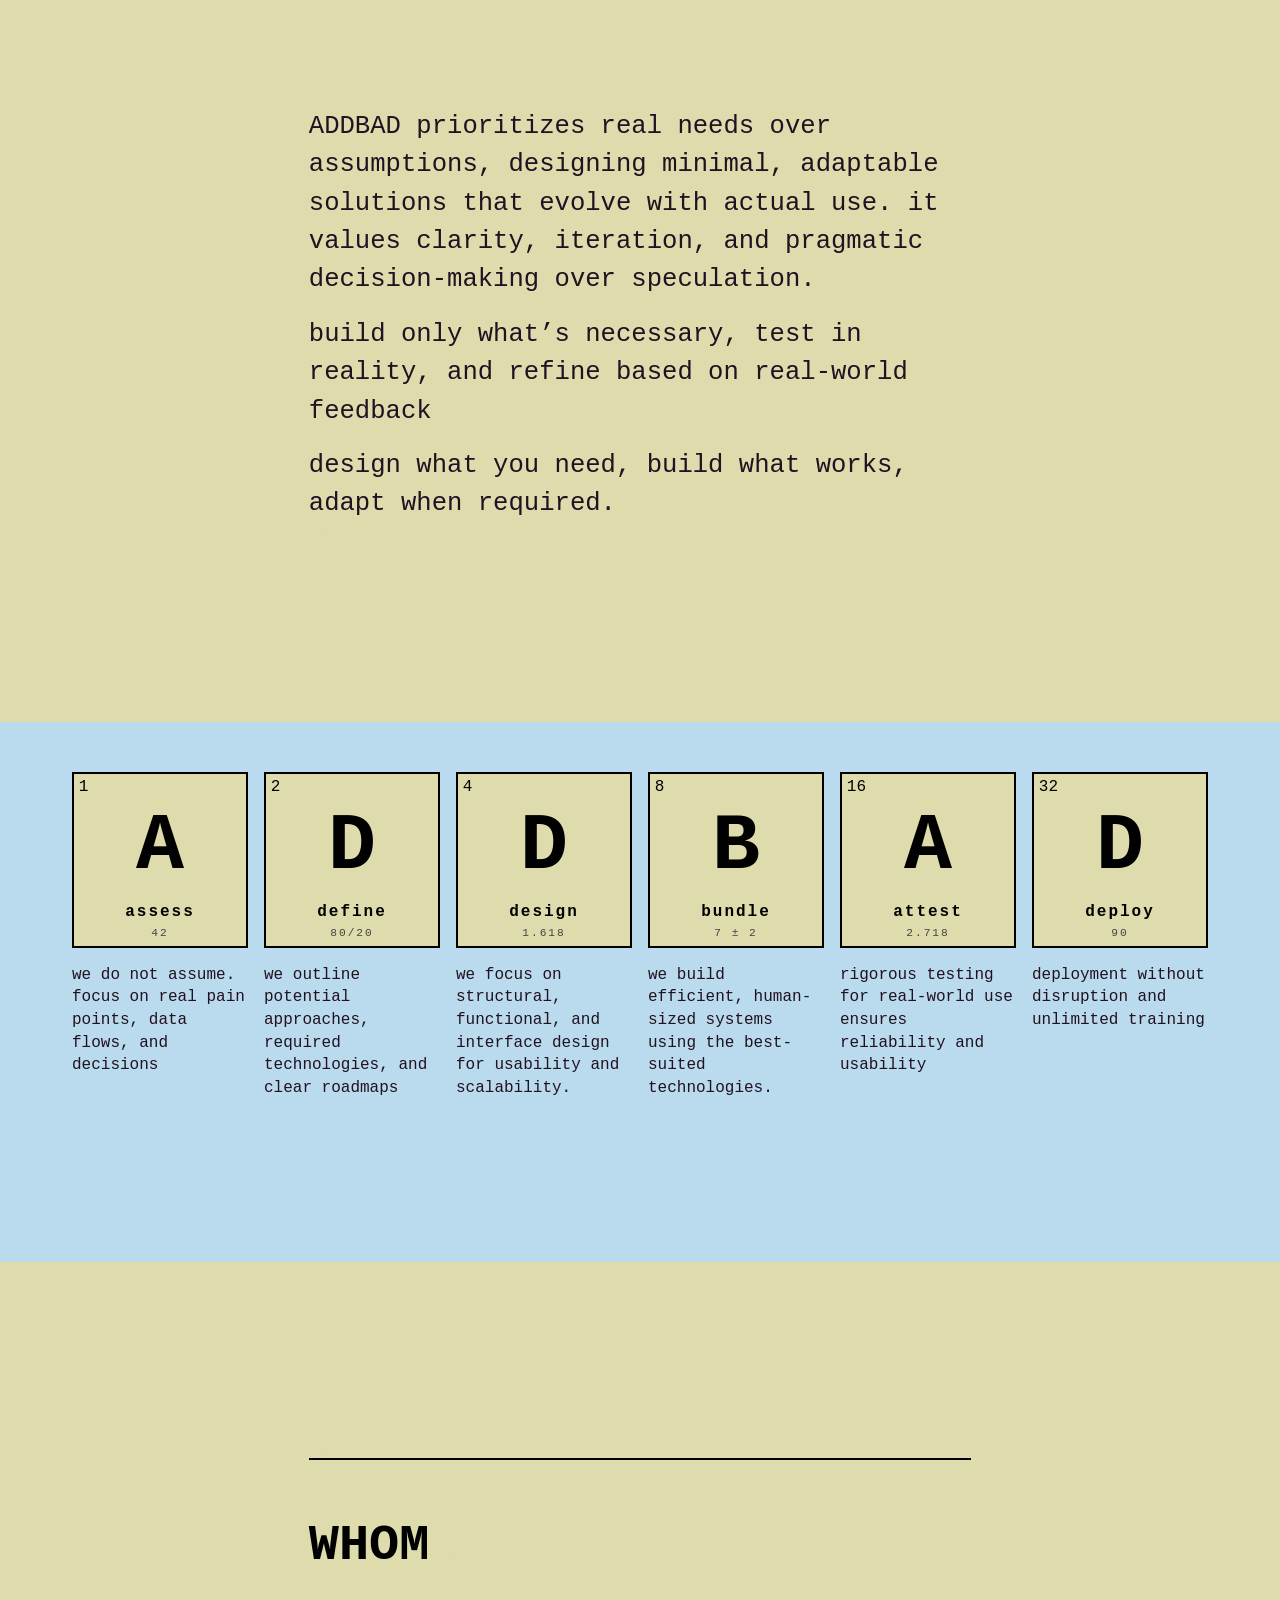
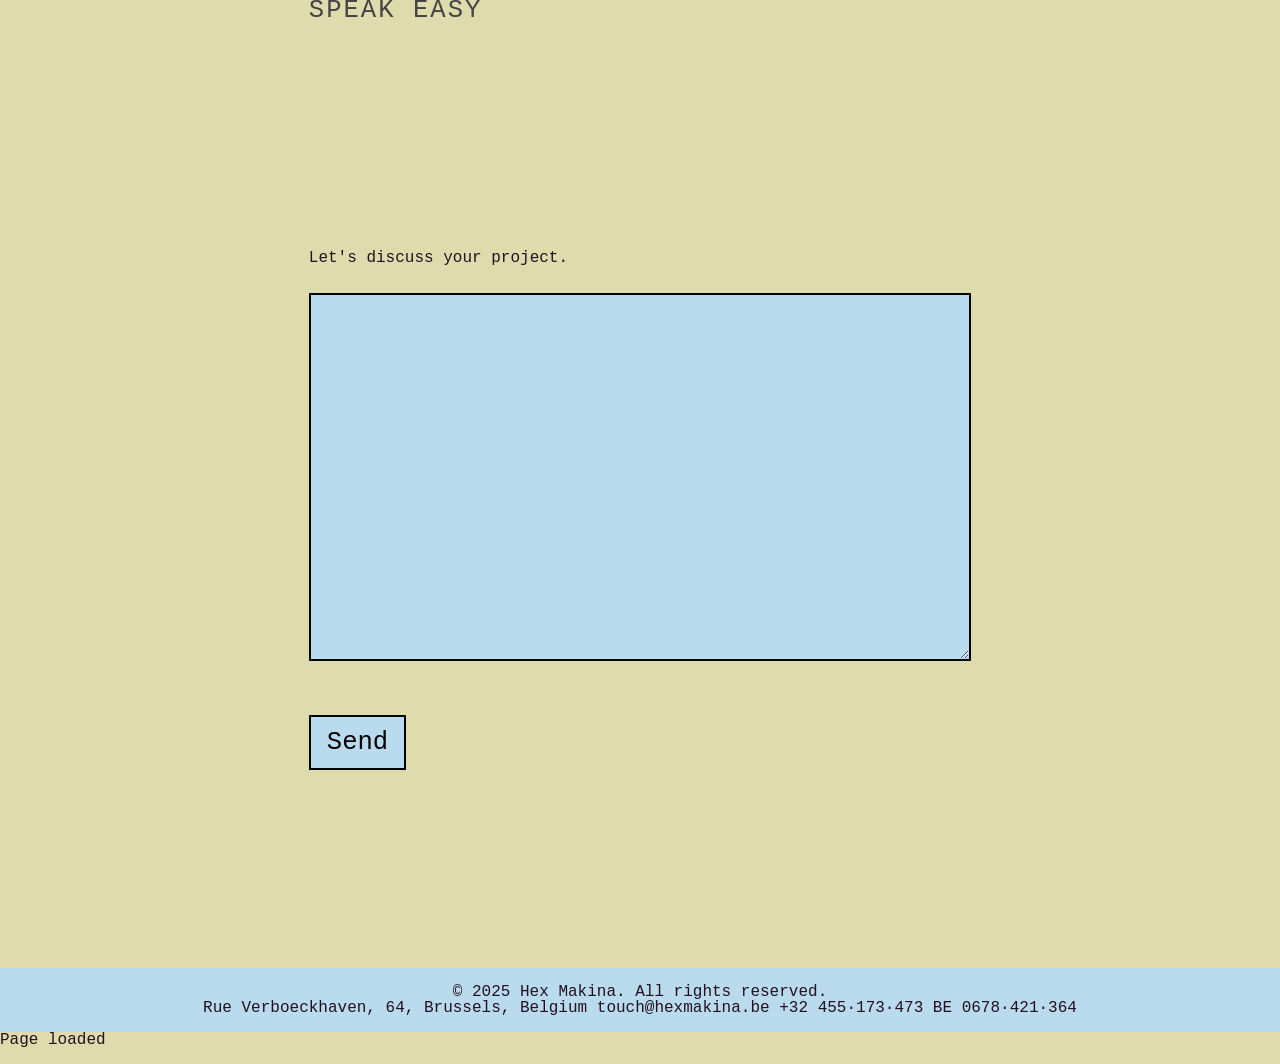
==== commit 20fd77fe: "refactor CSS for button styles, enhance accessibility with dynamic font size and dark mode toggle in" ====
--- a/htdocs/index.html
+++ b/htdocs/index.html
@@ -3,13 +3,50 @@
 
 <head>
   <meta charset="UTF-8">
-  <meta name="robots" content="index,nofollow">
+  <!-- Essential meta tags -->
   <meta name="viewport" content="width=device-width, initial-scale=1.0">
   <meta name="author" content="HexMakina">
   <meta name="description"
     content="Hex Makina – Making systems work better with precision, adaptability, and craftsmanship.">
   <meta name="keywords" content="Hex Makina, automation, system design, software development, AI, technology">
+  <meta name="robots" content="index,nofollow">
   <meta name="theme-color" content="#000000">
+
+  <!-- SEO and social media meta tags -->
+  <meta name="language" content="English">
+  <meta name="revisit-after" content="7 days">
+  <meta name="generator" content="HexMakina">
+  <meta property="og:title" content="Hex Makina">
+  <meta property="og:description" content="Making systems work better with precision, adaptability, and craftsmanship.">
+  <meta property="og:type" content="website">
+  <meta property="og:url" content="https://hexmakina.be">
+  <meta property="og:image" content="https://hexmakina.be/android-chrome-512x512.png">
+  <meta property="og:site_name" content="Hex Makina">
+  <meta name="twitter:card" content="summary_large_image">
+  <meta name="twitter:title" content="Hex Makina">
+  <meta name="twitter:description"
+    content="Making systems work better with precision, adaptability, and craftsmanship.">
+  <meta name="twitter:image" content="https://hexmakina.be/android-chrome-512x512.png">
+
+  <!-- Security and resource hints -->
+  <meta http-equiv="X-UA-Compatible" content="IE=edge">
+  <meta http-equiv="Content-Security-Policy" content="default-src 'self'; img-src 'self' https:; style-src 'self'">
+  <meta name="referrer" content="no-referrer-when-downgrade">
+  <link rel="dns-prefetch" href="//hexmakina.be">
+  <link rel="preconnect" href="https://hexmakina.be">
+
+  <!-- Mobile app capabilities -->
+  <meta name="apple-mobile-web-app-capable" content="yes">
+  <meta name="apple-mobile-web-app-status-bar-style" content="black">
+  <meta name="apple-mobile-web-app-title" content="Hex Makina">
+  <meta name="application-name" content="Hex Makina">
+  <meta name="format-detection" content="telephone=no">
+
+  <!-- Favicon and app icons -->
+  <link rel="icon" href="favicon.ico" sizes="any">
+  <link rel="icon" href="icon.svg" type="image/svg+xml">
+  <link rel="apple-touch-icon" href="apple-touch-icon.png">
+  <link rel="manifest" href="manifest.json">
 
   <title>Hex Makina</title>
   <link rel="stylesheet" href="./_ui/hexmakina.css">
@@ -23,9 +60,9 @@
 
   <main>
     <img src="android-chrome-192x192.png" srcset="android-chrome-192x192.png 1x, android-chrome-512x512.png 2x"
-      alt="Hex Makina logo" class="logo">
+      alt="Hex Makina logo">
 
-    <blockquote class="intro" cite="https://en.wikipedia.org/wiki/Alan_Turing" title="Alan Turing" lang="en" dir="ltr">
+    <blockquote cite="https://en.wikipedia.org/wiki/Alan_Turing" title="Alan Turing" lang="en" dir="ltr">
       <p>A man, provided with paper, pencil and rubber, and subject to strict discipline, is in effect a universal
         machine.</p>
       <img src="_ui/Alan_Turing_signature.svg" alt="signature of Alan Mathison Turing" width="200" />
@@ -120,7 +157,6 @@
           <textarea id="message" name="message" required></textarea>
         </fieldset>
         <button type="submit">Send</button>
-
       </form>
 
     </section>
@@ -129,12 +165,20 @@
   <footer>
     <span>&copy; 2025 Hex Makina. All rights reserved.</span>
     <address>
-      <strong>Rue Verboeckhaven, 64</strong>
-      <strong>Brussels, Belgium</strong>
+      <strong>Rue Verboeckhaven, 64, Brussels, Belgium</strong>
       <strong>touch@hexmakina.be</strong>
       <strong>+32 455&middot;173&middot;473</strong>
       <strong>BE 0678&middot;421&middot;364</strong>
     </address>
   </footer>
+  
+  <!-- <nav role="navigation">
+    <span data-function="font-larger">A</span>
+    <span data-function="font-smaller">a</span>
+    <span data-function="dark-mode"></span>
+  </nav> -->
+
+  <script src="./_ui/hexmakina.js"></script>
+
 </body>
 </html>
--- a/htdocs/_ui/hexmakina.css
+++ b/htdocs/_ui/hexmakina.css
@@ -31,8 +31,8 @@
 
     --addbad-periodic: 11rem;
     --douglas-adams: 42rem;
-    --le_shra: 35rem;
-    --mazee: 18rem;
+    --life: 2111;
+    --love: 1835;
 
     /* Transition Timing */
     --transition-fast: 0.2236s;
@@ -57,21 +57,6 @@
 
 footer {
     background: var(--bg-primary);
-    width: 100%;
-    aspect-ratio: 1/1;
-    display: flex;
-    flex-direction: column;
-    gap: var(--size-lg);
-    align-items: center;
-    justify-content: center;
-    height: 100vh;
-}
-
-address {
-    display: flex;
-    flex-direction: column;
-    gap: var(--size-lg);
-
 }
 
 header {
@@ -98,7 +83,7 @@
 
 
 button {
-    background: var(--cta);
+    background: var(--bg-primary);
     color: var(--fg-strong);
     padding: var(--size-sm) var(--size-md);
     border: 2px solid var(--fg-strong);
@@ -129,9 +114,11 @@
     max-width: var(--addbad-periodic);
 }
 
-section {
+section,
+blockquote {
+    margin: var(--addbad-periodic) auto;
     max-width: var(--douglas-adams);
-    margin: var(--size-md) var(--size-sm);
+    padding: var(--size-xs);
 }
 
 section>h3,
@@ -145,16 +132,7 @@
 
 }
 
-section {
-    margin-top: var(--addbad-periodic);
-    margin-bottom: var(--addbad-periodic);
-}
-
-section:not(:has(article)) {
-    margin-left: auto;
-    margin-right: auto;
-    max-width: var(--douglas-adams);
-}
+
 
 div:has(article) {
     padding: var(--size-xxl) var(--size-xs);
@@ -303,25 +281,6 @@
         flex-wrap: nowrap;
         align-items: center;
     }
-
-
-}
-
-@media screen and (min-width: calc(2*11rem + 3*1rem)) {
-
-    footer {
-        border-radius: 50%;
-        width: 100%;
-        aspect-ratio: 1/1;
-        height: auto;
-        display: flex;
-        flex-direction: column;
-        gap: var(--size-lg);
-        align-items: center;
-        justify-content: center;
-        max-width: var(--le_shra);
-        margin: var(--addbad-periodic) auto;
-    }
 }
 
 @media screen and (min-width: calc(3*11rem + 4*1rem)) {
@@ -380,4 +339,30 @@
     div:has(article) {
         grid-template-columns: repeat(6, var(--addbad-periodic));
     }
+}
+
+
+nav {
+    position: fixed;
+    top: var(--size-md);
+    right: var(--size-md);
+    display: flex;
+    gap: var(--size-xs);
+    align-items: center;
+}
+
+nav button {
+    cursor: pointer;
+    font-size: var(--size-lg);
+    line-height:var(--size-lg);
+    width:var(--size-xxl);
+    height:var(--size-xxl);
+    text-align:center;
+}
+
+nav button span {
+    display: block;
+    width: var(--size-md);
+    height: var(--size-md);
+    background-color: black;
 }
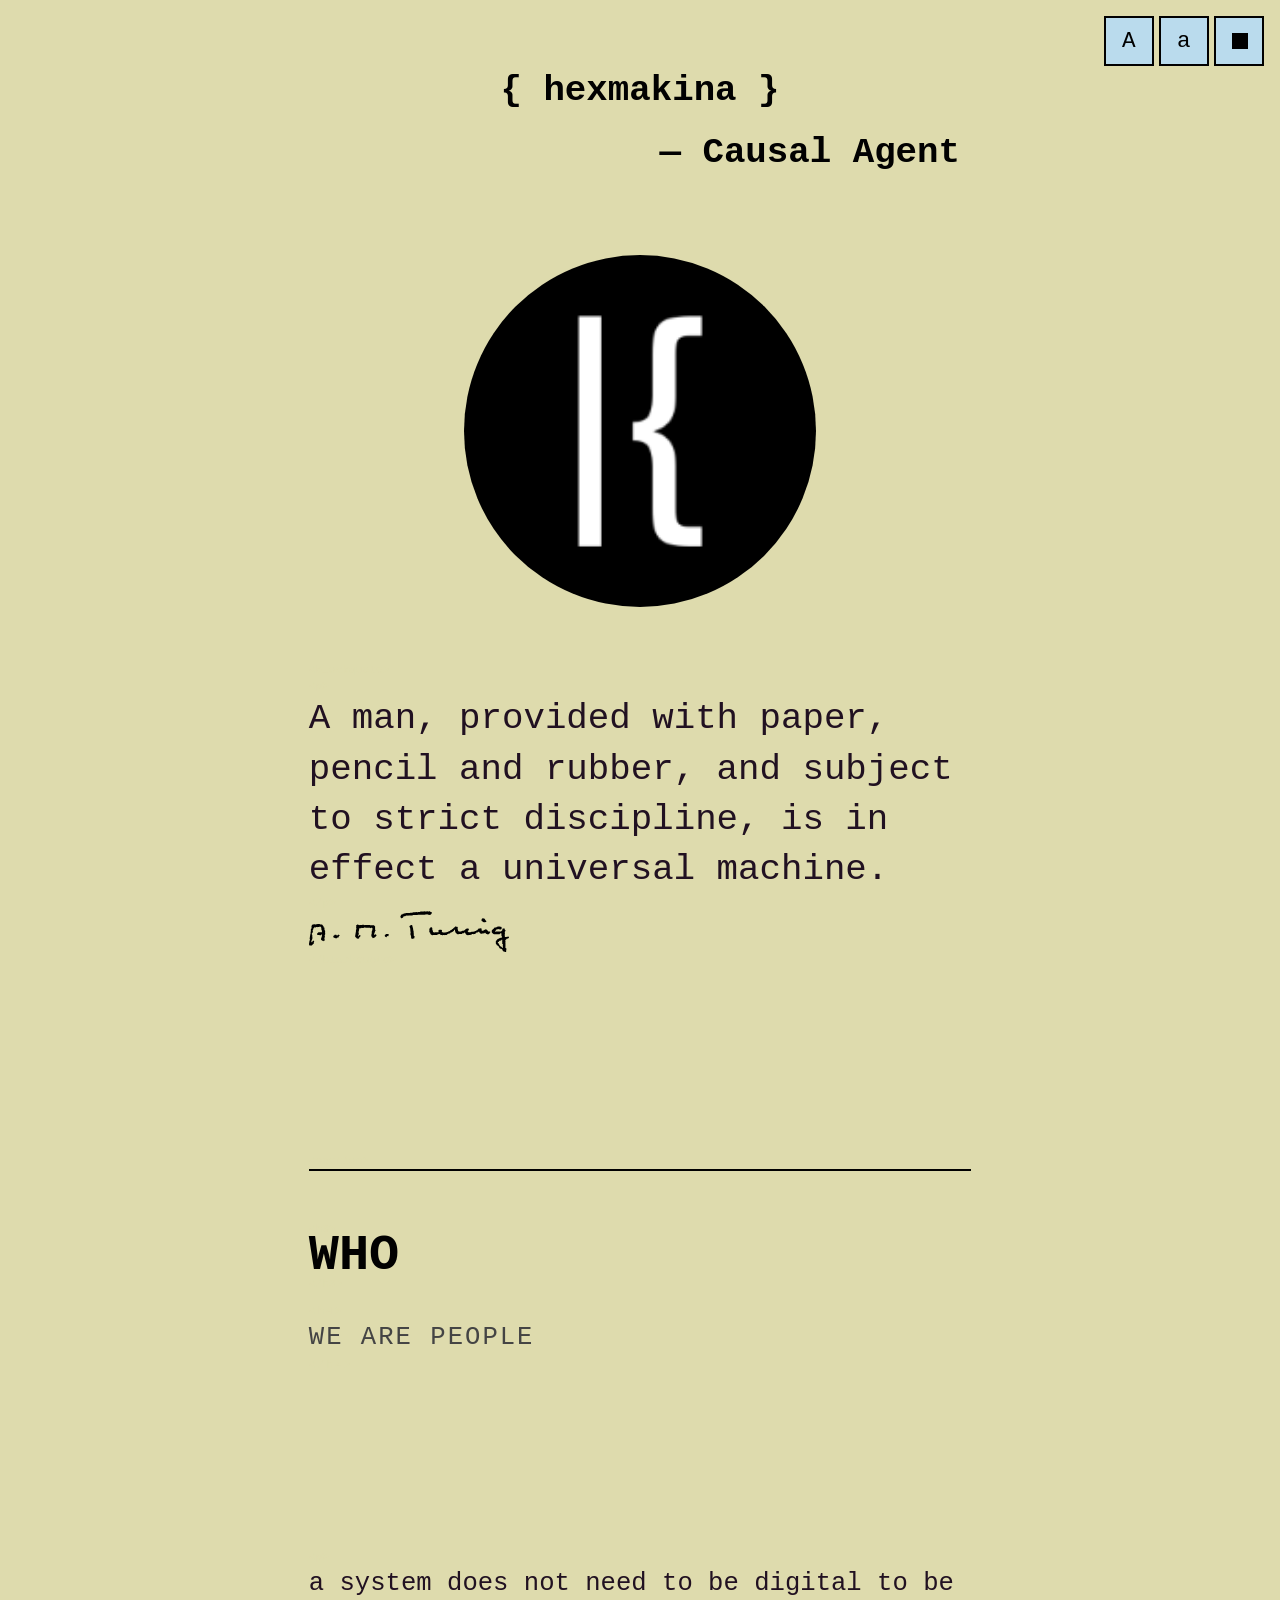
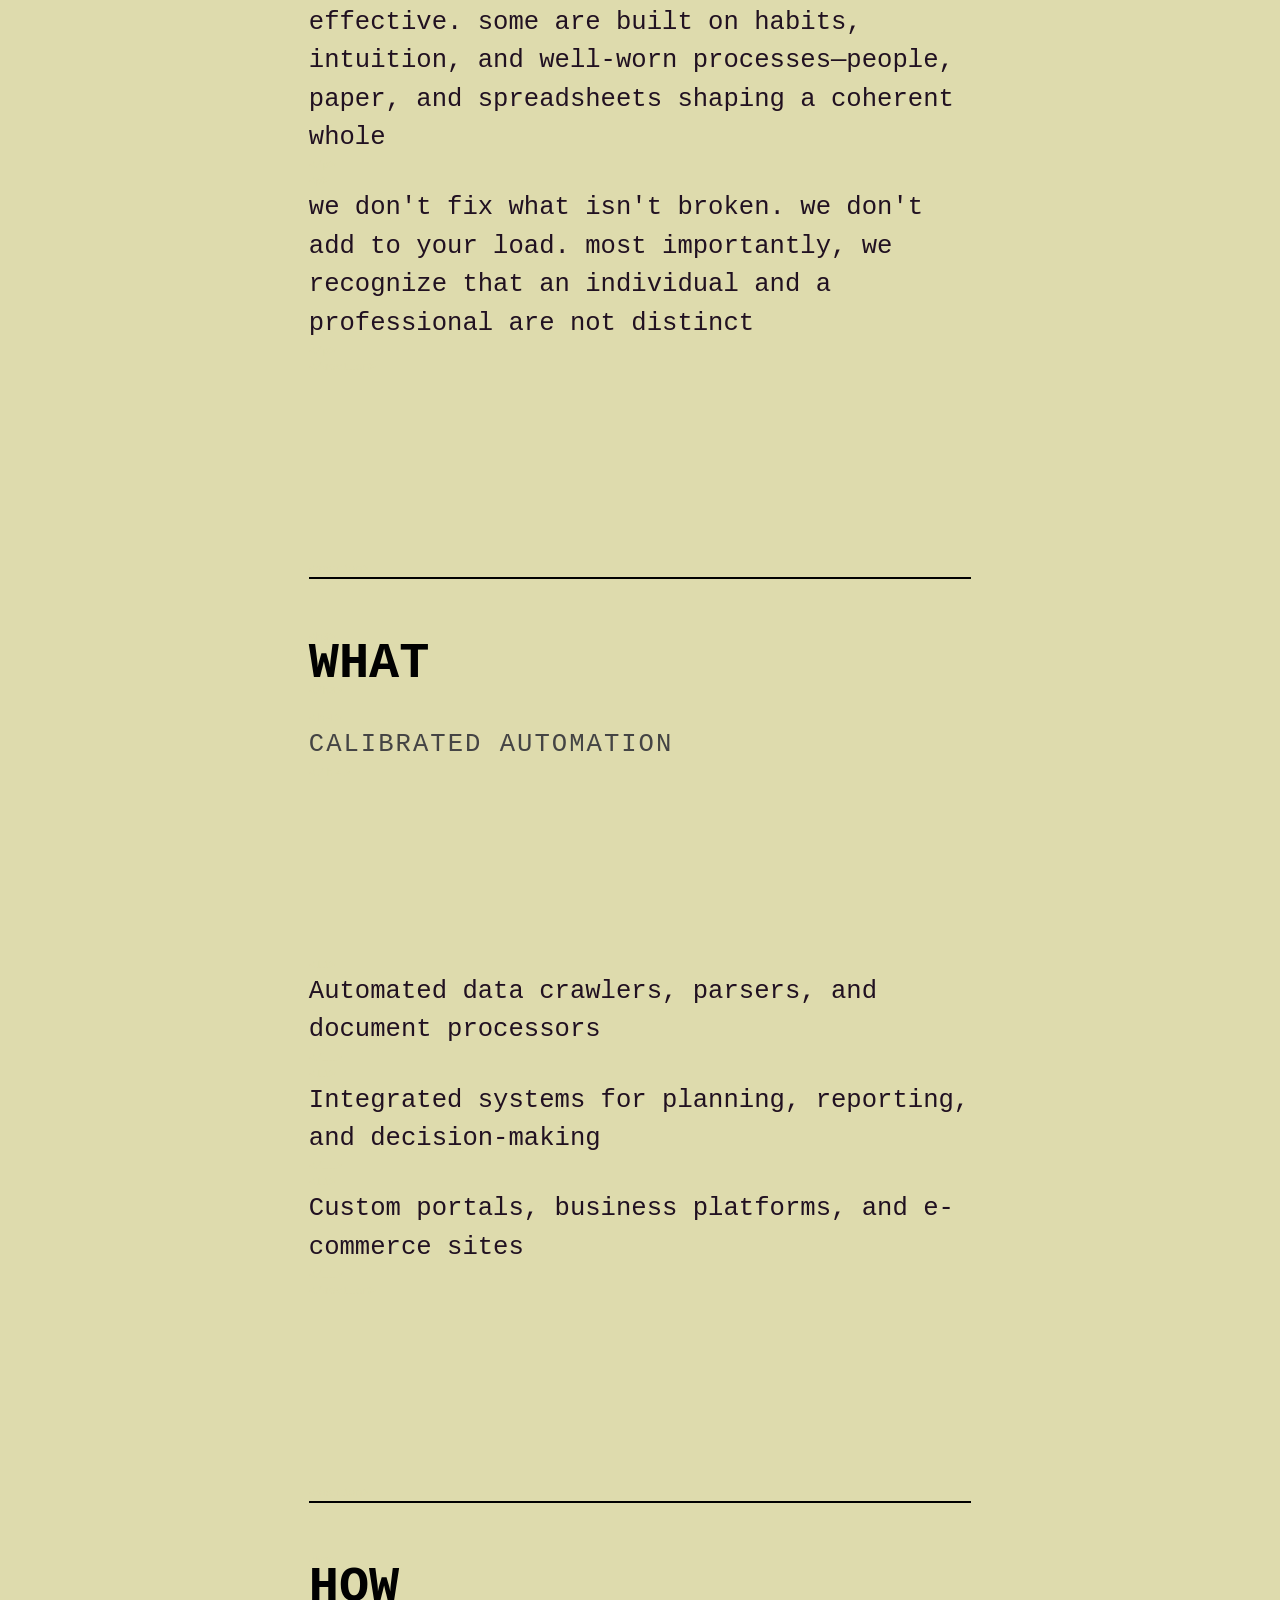
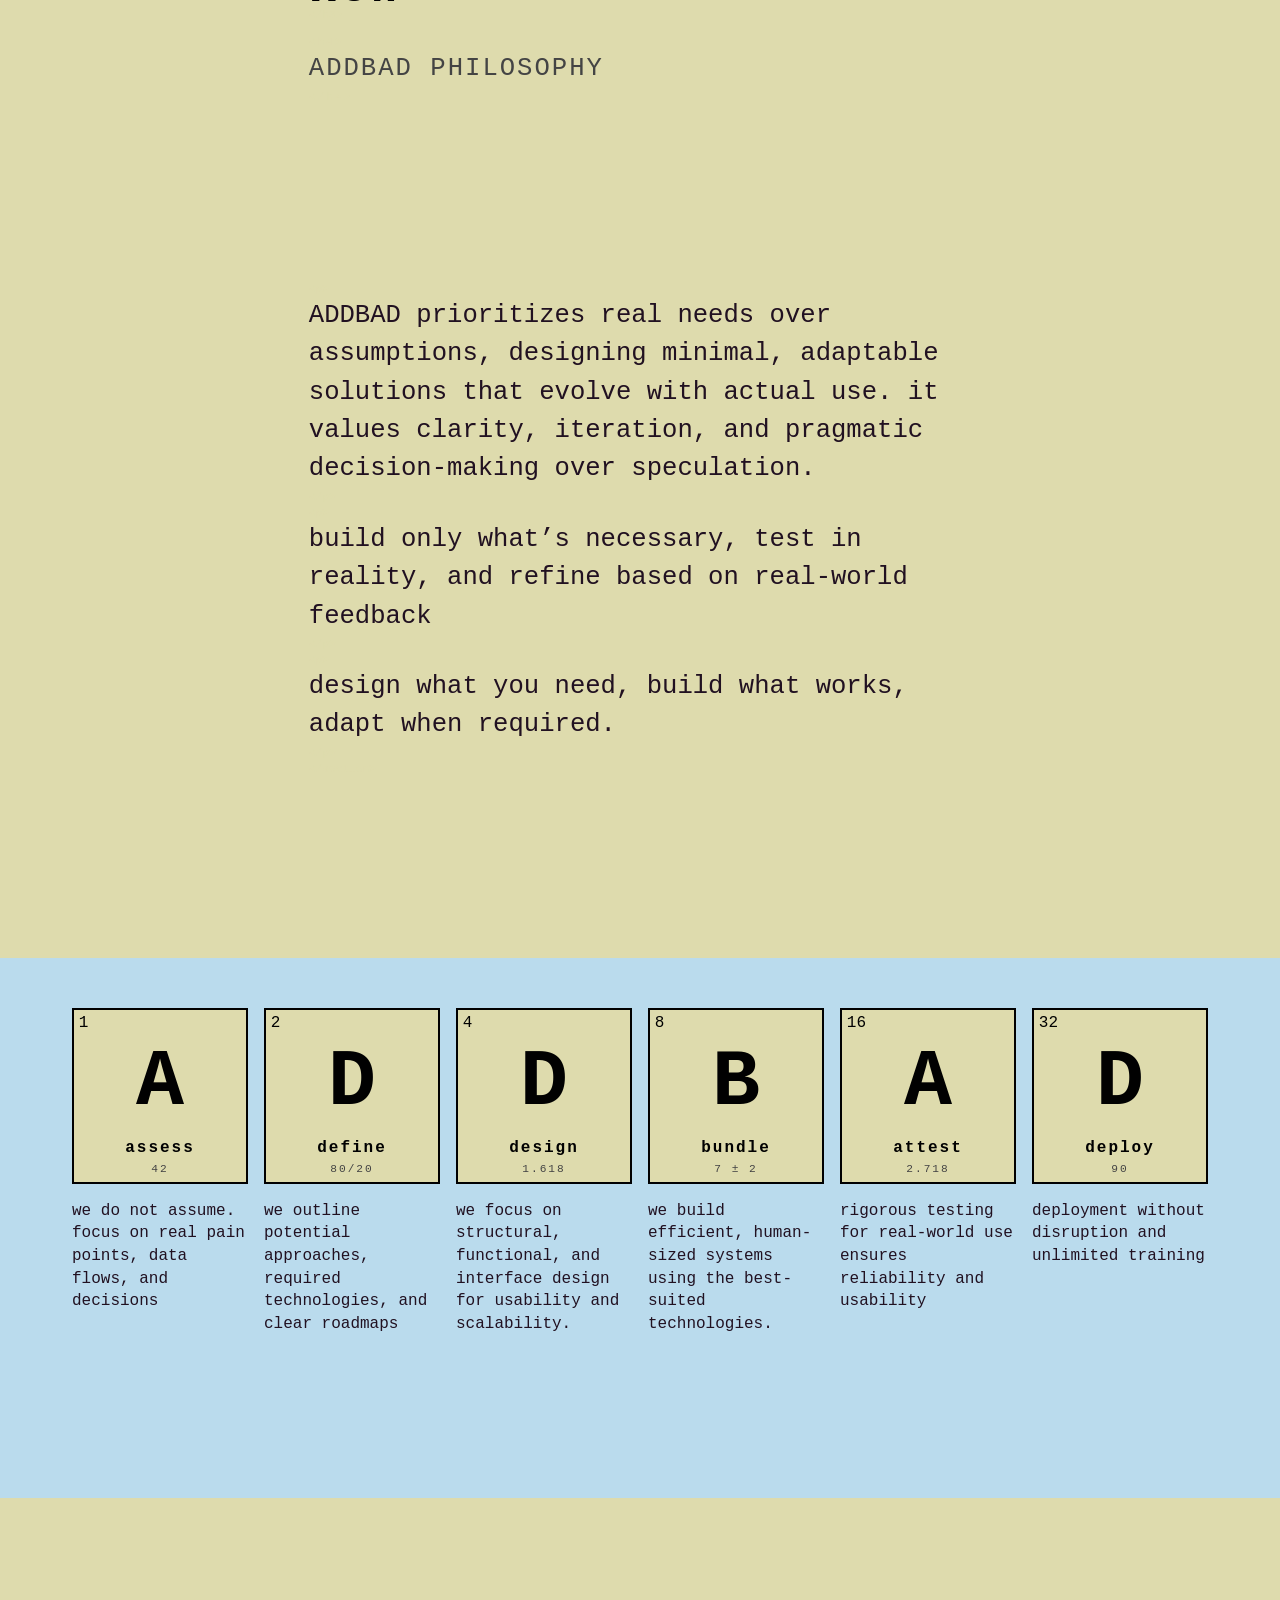
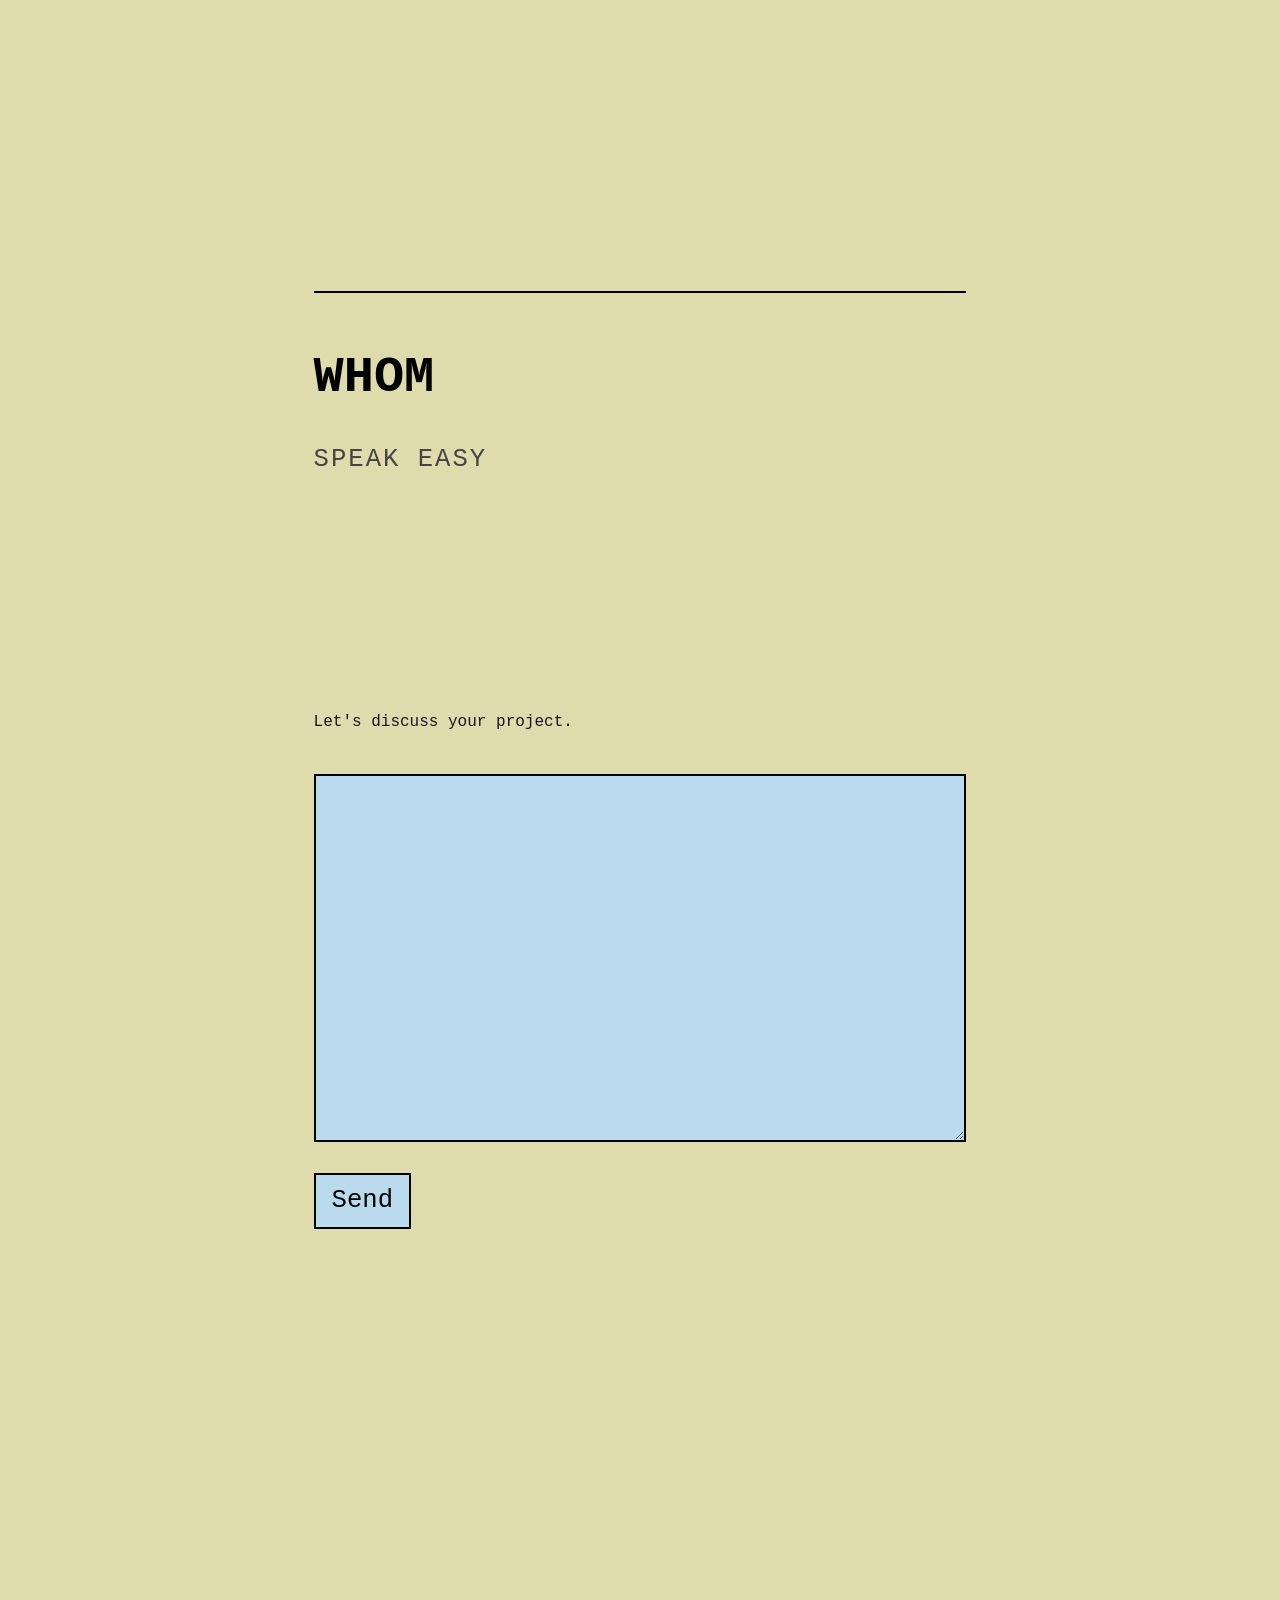
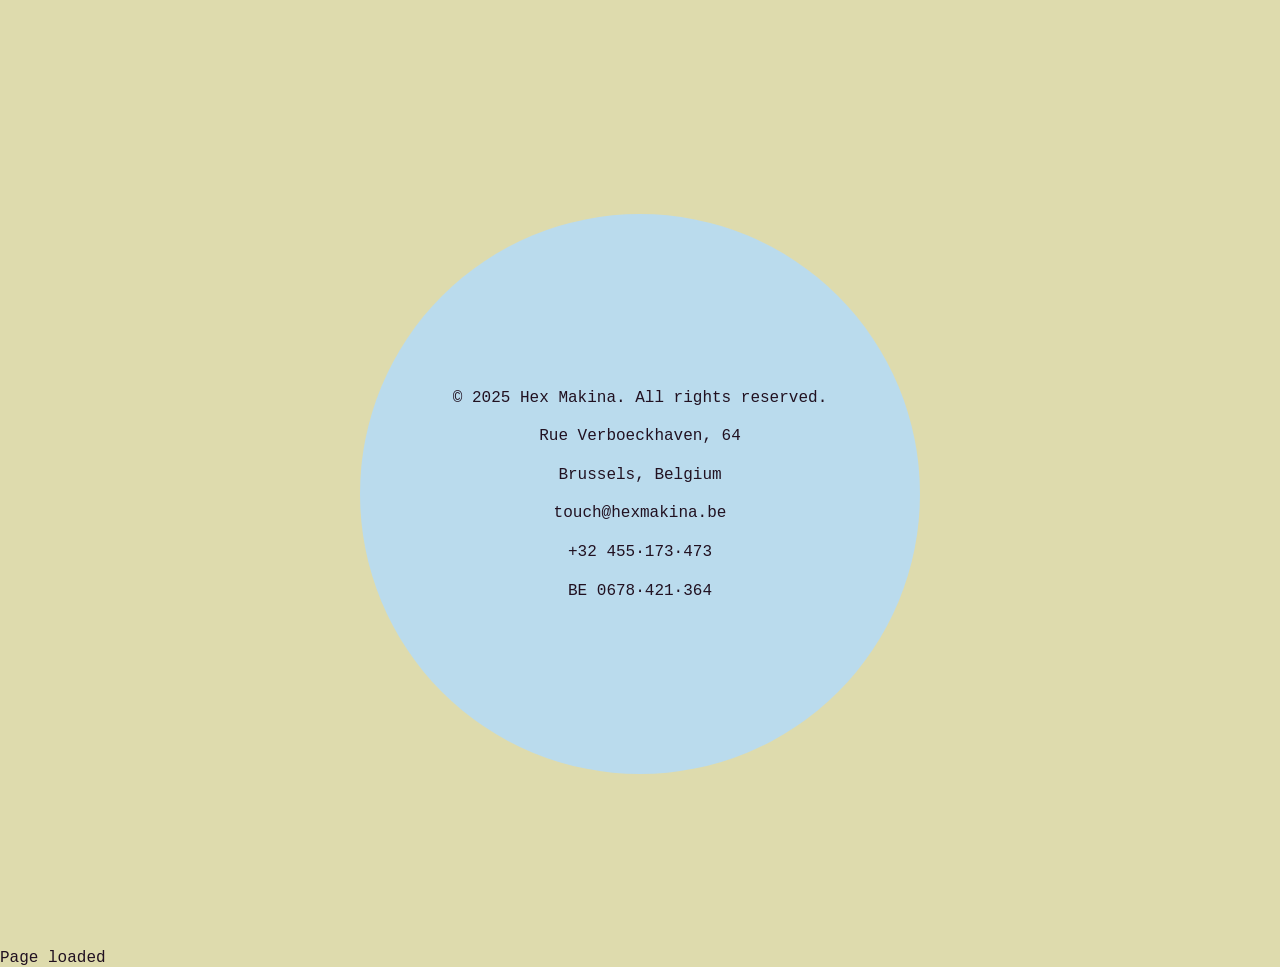
==== commit 0ab2e020: "Merge branch 'main' of github.com:amstram-creation/hexmakina.be into main" ====
--- a/htdocs/index.html
+++ b/htdocs/index.html
@@ -147,6 +147,7 @@
     </div>
 
     <section>
+    <section>
       <h3>Whom</h3>
       <h4>speak easy</h4>
 
@@ -165,7 +166,8 @@
   <footer>
     <span>&copy; 2025 Hex Makina. All rights reserved.</span>
     <address>
-      <strong>Rue Verboeckhaven, 64, Brussels, Belgium</strong>
+      <strong>Rue Verboeckhaven, 64</strong>
+      <strong>Brussels, Belgium</strong>
       <strong>touch@hexmakina.be</strong>
       <strong>+32 455&middot;173&middot;473</strong>
       <strong>BE 0678&middot;421&middot;364</strong>
--- a/htdocs/_ui/hexmakina.css
+++ b/htdocs/_ui/hexmakina.css
@@ -31,6 +31,8 @@
 
     --addbad-periodic: 11rem;
     --douglas-adams: 42rem;
+    --le_shra: 35rem;
+    --mazee: 18rem;
     --life: 2111;
     --love: 1835;
 
@@ -57,6 +59,21 @@
 
 footer {
     background: var(--bg-primary);
+    width: 100%;
+    aspect-ratio: 1/1;
+    display: flex;
+    flex-direction: column;
+    gap: var(--size-lg);
+    align-items: center;
+    justify-content: center;
+    height: 100vh;
+}
+
+address {
+    display: flex;
+    flex-direction: column;
+    gap: var(--size-lg);
+
 }
 
 header {
@@ -281,6 +298,25 @@
         flex-wrap: nowrap;
         align-items: center;
     }
+
+
+}
+
+@media screen and (min-width: calc(2*11rem + 3*1rem)) {
+
+    footer {
+        border-radius: 50%;
+        width: 100%;
+        aspect-ratio: 1/1;
+        height: auto;
+        display: flex;
+        flex-direction: column;
+        gap: var(--size-lg);
+        align-items: center;
+        justify-content: center;
+        max-width: var(--le_shra);
+        margin: var(--addbad-periodic) auto;
+    }
 }
 
 @media screen and (min-width: calc(3*11rem + 4*1rem)) {
